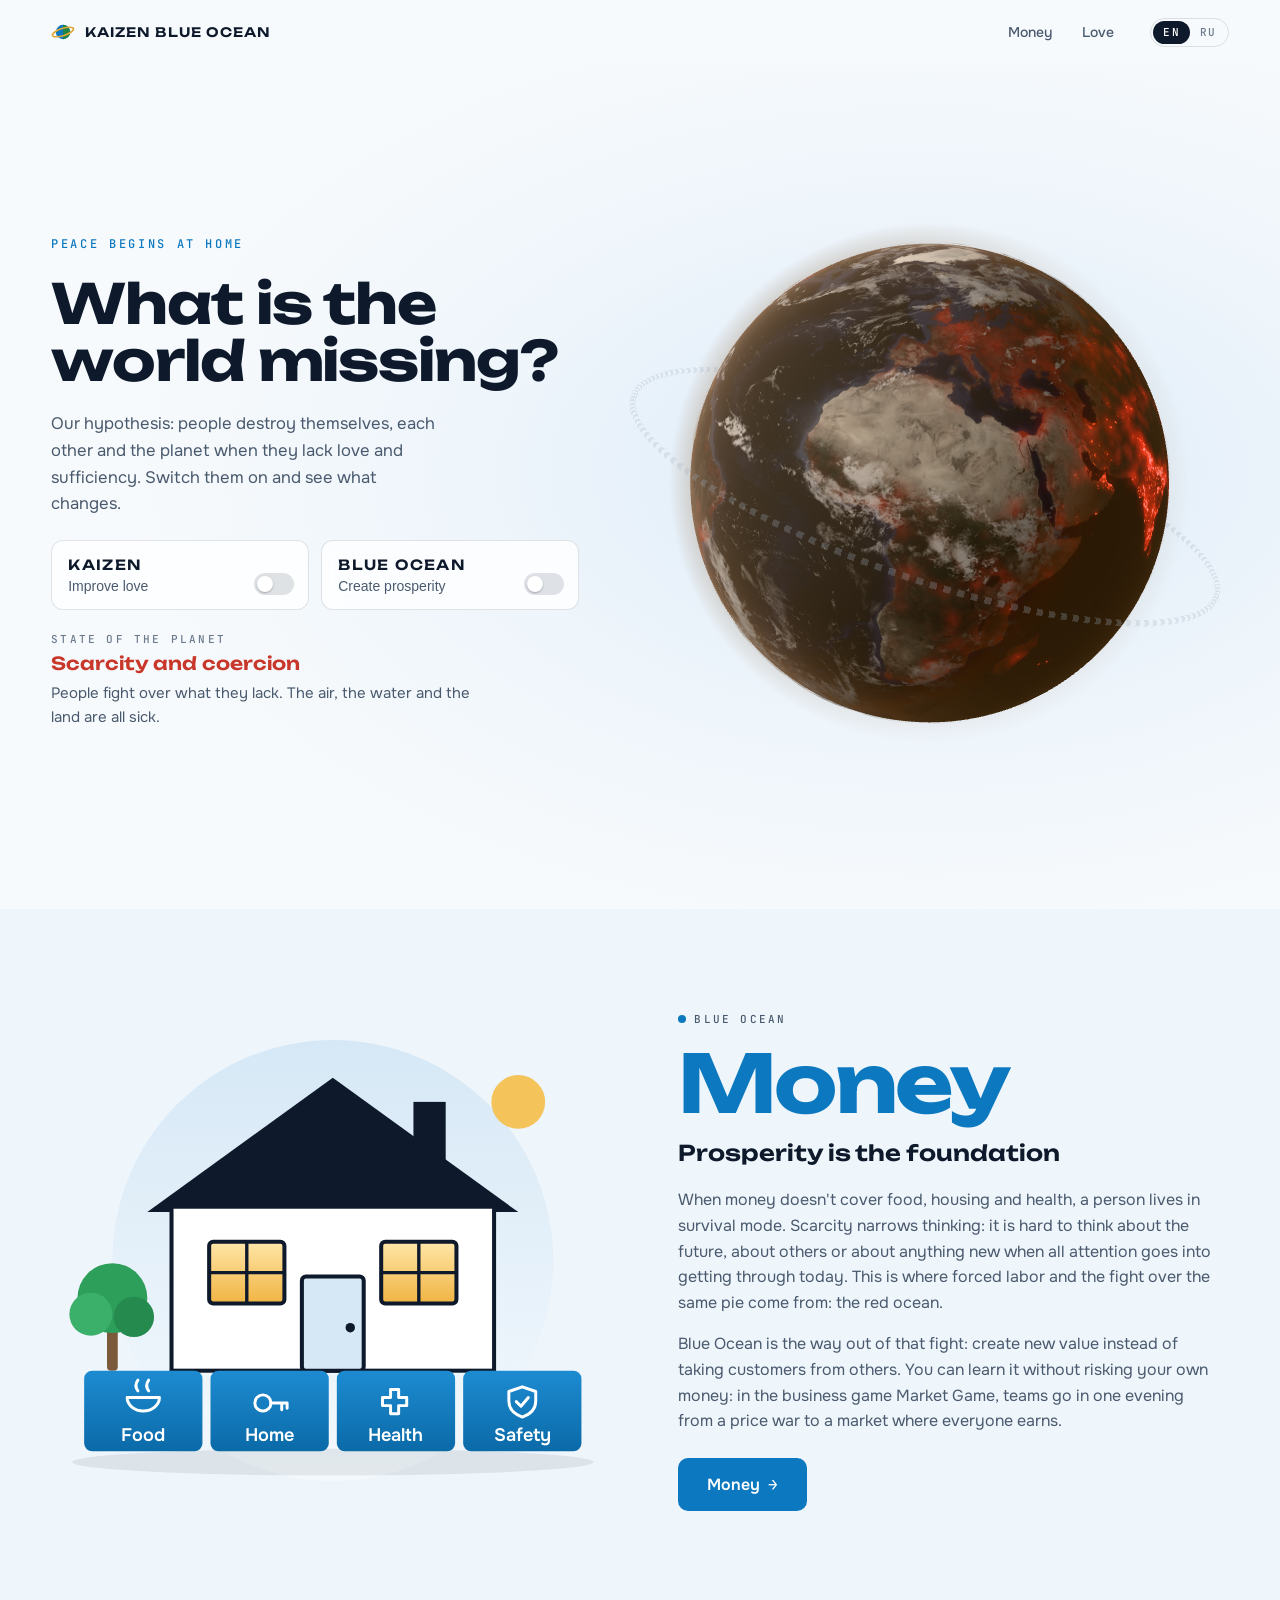
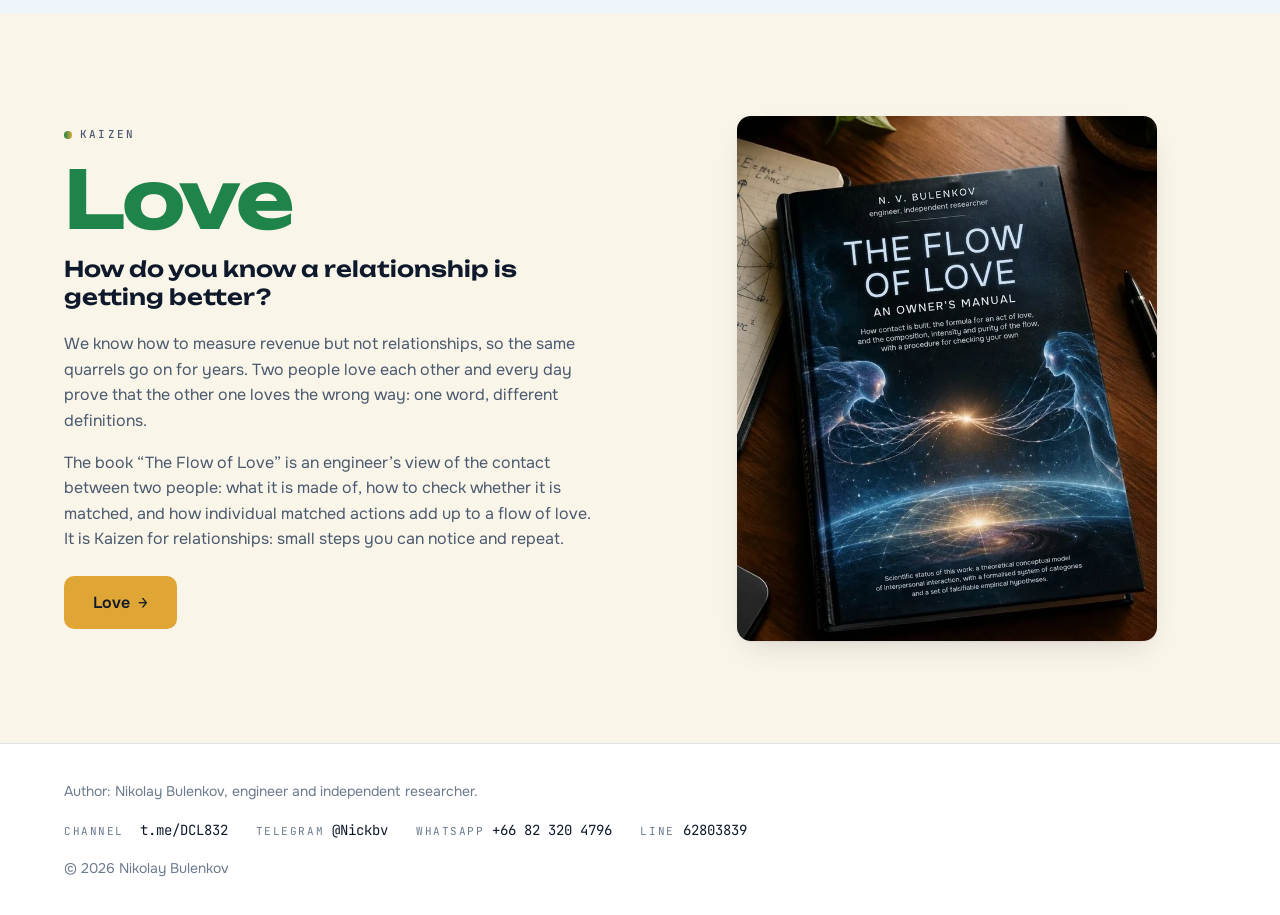
==== src/index.html @ a7308d42 "Launch build: English by default, English book, static pages - The source moves from prototype/ to s" ====
<!doctype html>
<html lang="en">
<head>
<meta charset="utf-8">
<meta name="viewport" content="width=device-width, initial-scale=1, viewport-fit=cover">
<title>Kaizen Blue Ocean</title>
<meta name="description" content="Peace begins at home. Our hypothesis: people destroy themselves, each other and the planet when they lack love and sufficiency.">
<link rel="preconnect" href="https://fonts.googleapis.com">
<link rel="preconnect" href="https://fonts.gstatic.com" crossorigin>
<link rel="stylesheet" href="https://fonts.googleapis.com/css2?family=JetBrains+Mono:wght@400;500&family=Onest:wght@400;500;600&family=Unbounded:wght@600;700&display=swap">
<link rel="stylesheet" href="styles.css">
</head>
<body>
<header class="bar" id="bar">
  <a class="brand" href="#top" aria-label="Kaizen Blue Ocean">
    <svg viewBox="0 0 24 24" aria-hidden="true"><circle cx="12" cy="12" r="7.2" fill="#0b78bf"/><path d="M12 4.8a7.2 7.2 0 0 1 0 14.4z" fill="#1e8449"/><ellipse cx="12" cy="12" rx="11" ry="3.6" fill="none" stroke="#e0a635" stroke-width="1.6" transform="rotate(-18 12 12)"/></svg>
    <span>Kaizen Blue Ocean</span>
  </a>
  <nav class="nav" aria-label="Sections" data-label-ru="Разделы" data-label-en="Sections">
    <a href="#money" data-nav="money"><span data-l="ru">Деньги</span><span data-l="en">Money</span></a>
    <a href="#love" data-nav="love"><span data-l="ru">Любовь</span><span data-l="en">Love</span></a>
  </nav>
  <div class="lang" role="group" aria-label="Язык / Language">
    <button type="button" data-lang="en" aria-pressed="true">EN</button>
    <button type="button" data-lang="ru" aria-pressed="false">RU</button>
  </div>
</header>

<main>
<!-- ═══════════════════ ГЛАВНАЯ ═══════════════════ -->
<div class="view" data-view="home">
  <section class="hero" id="top">
    <canvas class="hero__canvas" id="planet" aria-hidden="true"></canvas>
    <div class="hero__slot" id="planet-slot" aria-hidden="true"></div>
    <p class="nogl"><span data-l="ru">Здесь вращается Земля. Ваш браузер не показывает 3D-графику, но переключатели и подписи работают.</span><span data-l="en">The Earth turns here. Your browser does not show 3D graphics, but the switches and captions work.</span></p>

    <div class="hero__copy">
      <p class="eyebrow"><span data-l="ru">Мир начинается дома</span><span data-l="en">Peace begins at home</span></p>
      <h1><span data-l="ru">Чего не хватает миру?</span><span data-l="en">What is the world missing?</span></h1>
      <p class="lead"><span data-l="ru">Наша гипотеза: люди разрушают себя, друг друга и планету, когда им не хватает любви и достатка. Включите — и посмотрите, что изменится.</span><span data-l="en">Our hypothesis: people destroy themselves, each other and the planet when they lack love and sufficiency. Switch them on and see what changes.</span></p>

      <div class="switches" role="group" id="switches" aria-label="Two directions" data-label-ru="Два направления" data-label-en="Two directions">
        <div class="switch-cell switch-cell--kaizen">
          <button type="button" class="switch switch--kaizen" id="sw-kaizen" aria-pressed="false">
            <span class="switch__name">Kaizen</span>
            <span class="switch__verb"><span data-l="ru">Улучшать любовь</span><span data-l="en">Improve love</span></span>
            <span class="switch__track" aria-hidden="true"><span class="switch__knob"></span></span>
          </button>
          <a class="switch__more" id="more-kaizen" href="#love" hidden><span data-l="ru">Как это работает →</span><span data-l="en">How it works →</span></a>
        </div>
        <div class="switch-cell switch-cell--blue">
          <button type="button" class="switch switch--blue" id="sw-blue" aria-pressed="false">
            <span class="switch__name">Blue Ocean</span>
            <span class="switch__verb"><span data-l="ru">Создавать достаток</span><span data-l="en">Create prosperity</span></span>
            <span class="switch__track" aria-hidden="true"><span class="switch__knob"></span></span>
          </button>
          <a class="switch__more" id="more-blue" href="#money" hidden><span data-l="ru">Как это работает →</span><span data-l="en">How it works →</span></a>
        </div>
      </div>

      <div class="state" id="state" aria-live="polite" data-state="s00">
        <p class="state__label"><span data-l="ru">Состояние планеты</span><span data-l="en">State of the planet</span></p>
        <p class="state__title"><span data-l="ru">Дефицит и принуждение</span><span data-l="en">Scarcity and coercion</span></p>
        <p class="state__text"><span data-l="ru">Люди борются за то, чего не хватает. Болеют и воздух, и вода, и земля.</span><span data-l="en">People fight over what they lack. The air, the water and the land are all sick.</span></p>
      </div>
      <a class="why" id="why" href="#chapters" hidden><span data-l="ru">Как к этому прийти ↓</span><span data-l="en">How to get there ↓</span></a>
    </div>
  </section>

  <section class="chapter chapter--money" id="chapters">
    <div class="chapter__in">
      <div class="chapter__media">
        <svg class="illo" viewBox="80 52 400 336" role="img" aria-label="A house on a foundation of basic needs: food, home, health, safety" data-label-ru="Дом на фундаменте из базовых потребностей: еда, жильё, здоровье, безопасность" data-label-en="A house on a foundation of basic needs: food, home, health, safety">
          <defs>
            <linearGradient id="g-sky" x1="0" y1="0" x2="0" y2="1"><stop offset="0" stop-color="#d6e8f6"/><stop offset="1" stop-color="#f4f9fd"/></linearGradient>
            <linearGradient id="g-block" x1="0" y1="0" x2="0" y2="1"><stop offset="0" stop-color="#1d8bd1"/><stop offset="1" stop-color="#0b6aa8"/></linearGradient>
            <linearGradient id="g-window" x1="0" y1="0" x2="0" y2="1"><stop offset="0" stop-color="#ffe6a8"/><stop offset="1" stop-color="#f0b443"/></linearGradient>
          </defs>
          <circle cx="280" cy="222" r="164" fill="url(#g-sky)"/>
          <circle cx="418" cy="104" r="20" fill="#f4c35a"/>
          <ellipse cx="280" cy="372" rx="194" ry="10" fill="#0e1a2b" opacity=".08"/>
          <rect x="340" y="104" width="24" height="52" fill="#0e1a2b"/>
          <polygon points="142,186 280,86 418,186" fill="#0e1a2b"/>
          <rect x="160" y="182" width="240" height="122" fill="#ffffff" stroke="#0e1a2b" stroke-width="3"/>
          <g stroke="#0e1a2b" stroke-width="3">
            <rect x="188" y="208" width="56" height="46" rx="3" fill="url(#g-window)"/>
            <rect x="316" y="208" width="56" height="46" rx="3" fill="url(#g-window)"/>
            <path d="M216 208v46M188 231h56M344 208v46M316 231h56" fill="none" stroke-width="2.5"/>
            <rect x="257" y="234" width="46" height="70" rx="3" fill="#d6e7f5"/>
          </g>
          <circle cx="293" cy="272" r="3.5" fill="#0e1a2b"/>
          <rect x="112" y="262" width="8" height="42" rx="3" fill="#7a5a3a"/>
          <circle cx="116" cy="250" r="26" fill="#2e9e5b"/><circle cx="100" cy="262" r="16" fill="#3bb06a"/><circle cx="132" cy="264" r="15" fill="#258a4e"/>
          <g font-family="Onest, system-ui, sans-serif" font-size="13.5" font-weight="600" fill="#ffffff" text-anchor="middle">
            <rect x="95" y="304" width="88" height="60" rx="6" fill="url(#g-block)"/>
            <rect x="189" y="304" width="88" height="60" rx="6" fill="url(#g-block)"/>
            <rect x="283" y="304" width="88" height="60" rx="6" fill="url(#g-block)"/>
            <rect x="377" y="304" width="88" height="60" rx="6" fill="url(#g-block)"/>
            <g fill="none" stroke="#ffffff" stroke-width="2.2" stroke-linecap="round" stroke-linejoin="round">
              <path d="M127 324h24a12 10 0 0 1-24 0zM135 319q-3-4 0-8M143 319q-3-4 0-8"/>
              <circle cx="228" cy="328" r="6"/><path d="M234 328h12M242 328v5M246 328v4"/>
              <path d="M323 318h6v6h6v6h-6v6h-6v-6h-6v-6h6z"/>
              <path d="M421 316l10 3.5v7c0 6.5-4.5 10-10 12-5.5-2-10-5.5-10-12v-7z"/><path d="M416.5 327l3.5 3.5 5.5-6.5"/>
            </g>
            <text x="139" y="356" data-l="ru">Еда</text><text x="139" y="356" data-l="en">Food</text>
            <text x="233" y="356" data-l="ru">Жильё</text><text x="233" y="356" data-l="en">Home</text>
            <text x="327" y="356" data-l="ru">Здоровье</text><text x="327" y="356" data-l="en">Health</text>
            <text x="421" y="356" data-l="ru" font-size="11.5">Безопасность</text><text x="421" y="356" data-l="en">Safety</text>
          </g>
        </svg>
      </div>
      <div class="chapter__text">
        <p class="label"><span class="dot dot--money"></span>Blue Ocean</p>
        <h2 class="chapter__title"><span data-l="ru">Деньги</span><span data-l="en">Money</span></h2>
        <p class="chapter__kicker"><span data-l="ru">Достаток — это фундамент</span><span data-l="en">Prosperity is the foundation</span></p>
        <p><span data-l="ru">Когда денег не хватает на еду, жильё и лечение, человек живёт в режиме выживания. Дефицит сужает мышление: трудно думать о будущем, о других и о новом, когда всё внимание уходит на то, чтобы закрыть сегодняшний день. Отсюда вынужденный труд и драка за один и тот же пирог — красный океан.</span><span data-l="en">When money doesn't cover food, housing and health, a person lives in survival mode. Scarcity narrows thinking: it is hard to think about the future, about others or about anything new when all attention goes into getting through today. This is where forced labor and the fight over the same pie come from: the red ocean.</span></p>
        <p><span data-l="ru">Blue Ocean — выход из этой драки: создавать новую ценность, а не отбивать чужих клиентов. Этому можно научиться, не рискуя своими деньгами: в бизнес-игре Market Game команды за один вечер проходят путь от ценовой войны к рынку, на котором зарабатывают все.</span><span data-l="en">Blue Ocean is the way out of that fight: create new value instead of taking customers from others. You can learn it without risking your own money: in the business game Market Game, teams go in one evening from a price war to a market where everyone earns.</span></p>
        <div class="actions"><a class="btn btn--money btn--lg" href="#money"><span data-l="ru">Деньги</span><span data-l="en">Money</span> <span class="arr">→</span></a></div>
      </div>
    </div>
  </section>

  <section class="chapter chapter--love">
    <div class="chapter__in">
      <div class="chapter__media"><img class="book-shot" data-l="ru" src="assets/img/book.webp" width="720" height="1080" loading="lazy" alt="Книга Н. В. Буленкова «Поток любви. Инструкция по эксплуатации»"><img class="book-shot" data-l="en" src="assets/img/book-en.webp" width="720" height="1080" loading="lazy" alt="The book “The Flow of Love: An Owner’s Manual” by N. V. Bulenkov"></div>
      <div class="chapter__text">
        <p class="label"><span class="dot dot--love"></span>Kaizen</p>
        <h2 class="chapter__title"><span data-l="ru">Любовь</span><span data-l="en">Love</span></h2>
        <p class="chapter__kicker"><span data-l="ru">Как понять, что отношения становятся лучше?</span><span data-l="en">How do you know a relationship is getting better?</span></p>
        <p><span data-l="ru">Мы умеем измерять выручку, но не отношения — поэтому одни и те же ссоры идут годами. Двое любят друг друга и каждый день доказывают, что второй любит неправильно: слово одно, а определения разные.</span><span data-l="en">We know how to measure revenue but not relationships, so the same quarrels go on for years. Two people love each other and every day prove that the other one loves the wrong way: one word, different definitions.</span></p>
        <p><span data-l="ru">Книга «Поток любви» — инженерный взгляд на контакт двух людей: из чего он состоит, как проверить, согласован ли он, и как из отдельных согласованных действий складывается поток любви. Это Kaizen для отношений: маленькие шаги, которые можно заметить и повторить.</span><span data-l="en">The book “The Flow of Love” is an engineer’s view of the contact between two people: what it is made of, how to check whether it is matched, and how individual matched actions add up to a flow of love. It is Kaizen for relationships: small steps you can notice and repeat.</span></p>
        <div class="actions"><a class="btn btn--love btn--lg" href="#love"><span data-l="ru">Любовь</span><span data-l="en">Love</span> <span class="arr">→</span></a></div>
      </div>
    </div>
  </section>
</div>

<!-- ═══════════════════ ДЕНЬГИ ═══════════════════ -->
<div class="view" data-view="money" hidden>
  <section class="page-hero">
    <div class="page-hero__text">
      <p class="crumbs"><a href="#top"><span data-l="ru">Главная</span><span data-l="en">Home</span></a> / <span data-l="ru">Деньги</span><span data-l="en">Money</span></p>
      <p class="label"><span class="dot dot--money"></span><span data-l="ru">Деньги · Blue Ocean</span><span data-l="en">Money · Blue Ocean</span></p>
      <h1><span data-l="ru">Красный океан или голубой?</span><span data-l="en">Red ocean or blue?</span></h1>
      <p class="lead"><span data-l="ru">На большинстве рынков все дерутся за одних и тех же клиентов — и вода краснеет. Голубой океан — это пространство, где драться не нужно: вы создаёте новый спрос, а не отбиваете чужой. Этому можно научиться, не рискуя своими деньгами.</span><span data-l="en">In most markets everyone fights for the same customers, and the water turns red. A blue ocean is a space where there is no need to fight: you create new demand instead of taking someone else's. You can learn it without risking your own money.</span></p>
      <div class="actions">
        <a class="btn btn--money btn--lg" data-l="ru" href="https://marketgame.club/?utm_source=kaizenblueocean&amp;utm_medium=referral&amp;utm_campaign=money_page#calendar" target="_blank" rel="noopener">Расписание и запись на игру</a>
        <a class="btn btn--money btn--lg" data-l="en" href="https://marketgame.club/en/?utm_source=kaizenblueocean&amp;utm_medium=referral&amp;utm_campaign=money_page#calendar" target="_blank" rel="noopener">Schedule and sign-up</a>
        <a class="btn btn--ghost btn--lg" href="https://t.me/Nickbv" target="_blank" rel="noopener"><span data-l="ru">Задать вопрос автору</span><span data-l="en">Ask the author</span></a>
      </div>
    </div>
    <figure>
      <img data-l="ru" src="assets/mg/format.jpg" width="1150" height="647" loading="lazy" alt="Формат Market Game: от 4 до 20 участников, игровой год — 12 месяцев, ход — 3–5 минут, онлайн или офлайн">
      <img data-l="en" src="assets/mg/format-en.jpg" width="1150" height="647" loading="lazy" alt="Market Game format: 4 to 20 teams, a 12-month game year, 3–5 minute turns, online or offline">
    </figure>
  </section>

  <section class="sec sec--tint-money">
    <div class="sec__in">
      <h2><span data-l="ru">Узнаёте себя?</span><span data-l="en">Sound familiar?</span></h2>
      <div class="pains">
        <article><h3><span data-l="ru">«Мне не хватает денег»</span><span data-l="en">“I don’t have enough money”</span></h3><p><span data-l="ru">Начните с дешёвой ошибки: в игре она стоит очков, а не накоплений.</span><span data-l="en">Start with a cheap mistake: in the game it costs points, not savings.</span></p></article>
        <article><h3><span data-l="ru">«Работаю только ради выживания»</span><span data-l="en">“I work just to survive”</span></h3><p><span data-l="ru">Посмотрите на рынок глазами владельца: откуда берутся деньги и почему их вечно не хватает.</span><span data-l="en">See the market through an owner’s eyes: where money comes from and why there is never enough.</span></p></article>
        <article><h3><span data-l="ru">«Хочу своё дело»</span><span data-l="en">“I want my own business”</span></h3><p><span data-l="ru">Пройдите путь от открытия до кассового разрыва за один вечер — до того, как вложите свои деньги.</span><span data-l="en">Go from opening day to a cash gap in one evening, before you invest your own money.</span></p></article>
        <article><h3><span data-l="ru">«Хочу больше свободы»</span><span data-l="en">“I want more freedom”</span></h3><p><span data-l="ru">Свобода начинается с понимания: что продавать, кому и по какой цене.</span><span data-l="en">Freedom starts with understanding what to sell, to whom and at what price.</span></p></article>
        <article><h3><span data-l="ru">«Хочу зарабатывать в новых условиях»</span><span data-l="en">“I want to earn in a new world”</span></h3><p><span data-l="ru">Когда у всех одинаковый ИИ-консультант, выигрывает тот, кто умеет играть против живых людей.</span><span data-l="en">When everyone has the same AI consultant, the winner is the one who can play against live people.</span></p></article>
      </div>
    </div>
  </section>

  <section class="sec">
    <div class="sec__in split">
      <div>
        <h2><span data-l="ru">Почему дефицит — ловушка</span><span data-l="en">Why scarcity is a trap</span></h2>
        <p><span data-l="ru">Когда денег не хватает, всё внимание уходит на то, чтобы закрыть сегодняшний день. Исследователи называют это туннельным зрением дефицита: нехватка съедает ресурс, нужный для планирования (Муллайнатан и Шафир, «Дефицит»).</span><span data-l="en">When money runs short, all attention goes into getting through today. Researchers call it the tunnel vision of scarcity: lack eats up the capacity you need to plan (Mullainathan and Shafir, “Scarcity”).</span></p>
        <p><span data-l="ru">Отсюда вынужденный труд и драка за один и тот же пирог. Выход не обязательно в том, чтобы уволиться: сначала нужно научиться видеть рынок иначе.</span><span data-l="en">This is where forced labor and the fight over the same pie come from. The way out is not necessarily to quit: first you need to learn to see the market differently.</span></p>
      </div>
      <div>
        <h2><span data-l="ru">Голубой океан</span><span data-l="en">The blue ocean</span></h2>
        <p><span data-l="ru">Ким и Моборн, «Стратегия голубого океана»: красный океан — существующий рынок, где конкуренты делят спрос; голубой — новое пространство, где конкуренция перестаёт иметь значение.</span><span data-l="en">Kim and Mauborgne, “Blue Ocean Strategy”: a red ocean is an existing market where competitors split the demand; a blue ocean is a new space where competition stops mattering.</span></p>
        <p><span data-l="ru">Ключ — инновация ценности: одновременно повышать ценность для клиента и снижать издержки. Цель не в том, чтобы победить соседа, а в том, чтобы драться стало незачем.</span><span data-l="en">The key is value innovation: raise the value for the customer and cut costs at the same time. The goal is not to beat your neighbor but to make fighting pointless.</span></p>
      </div>
    </div>
  </section>

  <section class="sec sec--tint-money">
    <div class="sec__in feature">
      <figure>
        <img data-l="ru" src="assets/mg/one-market.jpg" width="1150" height="647" loading="lazy" alt="Один рынок на всех: 10 000 клиентов распределяются между ресторанами-участниками">
        <img data-l="en" src="assets/mg/one-market-en.jpg" width="1150" height="647" loading="lazy" alt="One market for all: 10,000 customers are split among the players’ restaurants">
      </figure>
      <div>
        <p class="label">Market Game</p>
        <h2><span data-l="ru">Игроки приходят к голубому океану сами</span><span data-l="en">Players find the blue ocean on their own</span></h2>
        <p><span data-l="ru">Первая игра почти всегда — красный океан: цены вниз, реклама на последние деньги, кассовый разрыв. После нескольких игр команды замечают: выгоднее поднимать качество и держать честную цену — тогда больше зарабатывают все.</span><span data-l="en">The first game is almost always a red ocean: prices go down, the last money goes into ads, a cash gap follows. After a few games, teams notice that raising quality and keeping a fair price pays off, and then everyone earns more.</span></p>
        <p><span data-l="ru">В версии 5.0 это заложено в модель: спрос растёт и от качества, и от снижения цены. Голубой океан появляется не от кнопки, а от баланса решений всех участников. Это и есть play and learn: вывод не прочитан, а прожит.</span><span data-l="en">Version 5.0 builds this into the model: demand grows both with quality and with lower prices. The blue ocean does not appear at the press of a button; it comes from the balance of every player’s decisions. That is play and learn: the lesson is lived, not read.</span></p>
      </div>
    </div>
  </section>

  <section class="sec">
    <div class="sec__in feature feature--rev">
      <figure>
        <img data-l="ru" src="assets/mg/your-company.jpg" width="1150" height="647" loading="lazy" alt="Инструменты игрока: цена, качество, реклама, столики, сотрудники, кредиты, инвестиции">
        <img data-l="en" src="assets/mg/your-company-en.jpg" width="1024" height="576" loading="lazy" alt="The player’s tools: price, quality, advertising, tables, staff, loans, investment">
      </figure>
      <div>
        <h2><span data-l="ru">Как проходит игра</span><span data-l="en">How the game works</span></h2>
        <ul class="facts">
          <li><b><span data-l="ru">4–20 команд</span><span data-l="en">4–20 teams</span></b><span data-l="ru">за одним рынком на 10 000 клиентов</span><span data-l="en">in one market of 10,000 customers</span></li>
          <li><b>12, 24 <span data-l="ru">или</span><span data-l="en">or</span> 36</b><span data-l="ru">игровых месяцев за одну встречу, ход — 3–5 минут</span><span data-l="en">game months in one session, 3–5 minutes per turn</span></li>
          <li><b><span data-l="ru">Около двух часов</span><span data-l="en">About two hours</span></b><span data-l="ru">онлайн или офлайн</span><span data-l="en">online or offline</span></li>
          <li><b><span data-l="ru">Три языка</span><span data-l="en">Three languages</span></b><span data-l="ru">ведущего: русский, английский, вьетнамский</span><span data-l="en">for the host: Russian, English, Vietnamese</span></li>
        </ul>
        <p><span data-l="ru">Каждый ход команда ставит цену, вкладывается в качество, выбирает рекламу, добавляет столики, нанимает людей и берёт кредиты. Модель рынка распределяет клиентов, и команда получает отчёт: выручка, расходы, прибыль, деньги в кассе.</span><span data-l="en">Each turn a team sets its price, invests in quality, picks advertising, adds tables, hires staff and takes loans. The market model splits the customers, and the team gets a report: revenue, costs, profit, cash on hand.</span></p>
      </div>
    </div>
  </section>

  <section class="sec sec--tint-money">
    <div class="sec__in">
      <h2><span data-l="ru">Какая лига вам подходит</span><span data-l="en">Which league fits you</span></h2>
      <div class="leagues">
        <article>
          <p class="label"><span data-l="ru">Лига 12 · Старт</span><span data-l="en">League 12 · Start</span></p>
          <h3><span data-l="ru">Бизнеса ещё нет</span><span data-l="en">No business yet</span></h3>
          <p><span data-l="ru">Понять цену типичных ошибок раньше, чем заплатить за них своими деньгами.</span><span data-l="en">Learn the cost of typical mistakes before you pay for them with your own money.</span></p>
          <a class="btn btn--money" data-l="ru" href="https://marketgame.club/?utm_source=kaizenblueocean&amp;utm_medium=referral&amp;utm_campaign=money_page&amp;utm_content=start#calendar" target="_blank" rel="noopener">Выбрать игру</a>
          <a class="btn btn--money" data-l="en" href="https://marketgame.club/en/?utm_source=kaizenblueocean&amp;utm_medium=referral&amp;utm_campaign=money_page&amp;utm_content=start#calendar" target="_blank" rel="noopener">Pick a game</a>
        </article>
        <article>
          <p class="label"><span data-l="ru">Лига 24 · Рост</span><span data-l="en">League 24 · Growth</span></p>
          <h3><span data-l="ru">Дело уже работает</span><span data-l="en">Your business is running</span></h3>
          <p><span data-l="ru">До 10 сотрудников и оборот до $1 млн в год. Проверить стратегию на длинной дистанции.</span><span data-l="en">Up to 10 employees and up to $1M in annual revenue. Test your strategy over a longer run.</span></p>
          <a class="btn btn--money" data-l="ru" href="https://marketgame.club/?utm_source=kaizenblueocean&amp;utm_medium=referral&amp;utm_campaign=money_page&amp;utm_content=growth#calendar" target="_blank" rel="noopener">Выбрать игру</a>
          <a class="btn btn--money" data-l="en" href="https://marketgame.club/en/?utm_source=kaizenblueocean&amp;utm_medium=referral&amp;utm_campaign=money_page&amp;utm_content=growth#calendar" target="_blank" rel="noopener">Pick a game</a>
        </article>
        <article>
          <p class="label"><span data-l="ru">Лига 36 · Элита</span><span data-l="en">League 36 · Elite</span></p>
          <h3><span data-l="ru">Средний и крупный бизнес</span><span data-l="en">Medium and large business</span></h3>
          <p><span data-l="ru">Стратегическая сессия с расширенным разбором для собственника.</span><span data-l="en">A strategy session with an extended debrief for the owner.</span></p>
          <a class="btn btn--money" data-l="ru" href="https://marketgame.club/?utm_source=kaizenblueocean&amp;utm_medium=referral&amp;utm_campaign=money_page&amp;utm_content=elite#calendar" target="_blank" rel="noopener">Выбрать игру</a>
          <a class="btn btn--money" data-l="en" href="https://marketgame.club/en/?utm_source=kaizenblueocean&amp;utm_medium=referral&amp;utm_campaign=money_page&amp;utm_content=elite#calendar" target="_blank" rel="noopener">Pick a game</a>
        </article>
      </div>
      <p class="note"><span data-l="ru">Цены и ближайшие даты — на сайте игры; расписание показано в вашем часовом поясе.</span><span data-l="en">Prices and upcoming dates are on the game’s site; the schedule is shown in your time zone.</span></p>
    </div>
  </section>

  <section class="sec">
    <div class="lagom">
      <p class="lagom__word"><span data-l="ru">Лагом</span><span data-l="en">Lagom</span></p>
      <div class="prose">
        <p class="label"><span data-l="ru">В самый раз</span><span data-l="en">Just right</span></p>
        <h2><span data-l="ru">Достаток — от «достаточно»</span><span data-l="en">Prosperity means enough</span></h2>
        <p><span data-l="ru">Шведское «лагом» — не слишком мало и не слишком много. Деньги важны, пока закрывают базовые потребности и дают свободу выбора; дальше каждый следующий рубль даёт всё меньше (Jebb и соавт., 2018). Те, кто всегда ищет максимум, в среднем менее счастливы, чем те, кому достаточно хорошего (Schwartz и соавт., 2002). И в игре выигрывает не самая низкая и не самая высокая цена, а баланс.</span><span data-l="en">The Swedish “lagom” means not too little and not too much. Money matters while it covers basic needs and gives freedom of choice; beyond that each extra dollar gives less and less (Jebb et al., 2018). People who always look for the maximum are on average less happy than those who settle for good enough (Schwartz et al., 2002). And in the game it is not the lowest or the highest price that wins, but balance.</span></p>
      </div>
    </div>
  </section>

  <section class="sec sec--tint-money">
    <div class="sec__in author">
      <img src="assets/img/author.webp" width="720" height="960" loading="lazy" data-alt-ru="Николай Буленков" data-alt-en="Nikolay Bulenkov" alt="Nikolay Bulenkov">
      <div>
        <p class="label"><span data-l="ru">Автор игры</span><span data-l="en">The author of the game</span></p>
        <h2><span data-l="ru">Николай Владимирович Буленков</span><span data-l="en">Nikolay Bulenkov</span></h2>
        <p><span data-l="ru">Инженер (МГТУ им. Н. Э. Баумана), больше двадцати лет в продажах, управлении и развитии бизнеса. Создал «Симулятор сделки» — самый полезный инструмент для обучения риэлторов России 2014 года по версии МАУА. Директор по продажам Like Центра (Аяз Шабутдинов) в 2017–2019 годах, руководитель обучающего центра проекта «33 слона» в Mail.ru Group в 2019–2021 годах.</span><span data-l="en">An engineer (Bauman Moscow State Technical University) with more than twenty years in sales, management and business development. Created “Deal Simulator”, named the most useful training tool for realtors in Russia in 2014 by MAUA. Sales director at Like Centre (Ayaz Shabutdinov) in 2017–2019, head of the training centre of the “33 Slona” project at Mail.ru Group in 2019–2021.</span></p>
        <div class="actions"><a class="btn btn--ghost" href="https://t.me/Nickbv" target="_blank" rel="noopener"><span data-l="ru">Написать автору</span><span data-l="en">Message the author</span></a></div>
      </div>
    </div>
  </section>

  <section class="cta-band cta-band--money">
    <div class="sec__in">
      <h2><span data-l="ru">Проверьте стратегию на живом рынке</span><span data-l="en">Test your strategy on a live market</span></h2>
      <p><span data-l="ru">До того, как заплатите за ошибки своими деньгами.</span><span data-l="en">Before you pay for mistakes with your own money.</span></p>
      <div class="actions">
        <a class="btn btn--money btn--lg" data-l="ru" href="https://marketgame.club/?utm_source=kaizenblueocean&amp;utm_medium=referral&amp;utm_campaign=money_page&amp;utm_content=final#calendar" target="_blank" rel="noopener">Расписание и запись на игру</a>
        <a class="btn btn--money btn--lg" data-l="en" href="https://marketgame.club/en/?utm_source=kaizenblueocean&amp;utm_medium=referral&amp;utm_campaign=money_page&amp;utm_content=final#calendar" target="_blank" rel="noopener">Schedule and sign-up</a>
        <a class="btn btn--ghost btn--lg" href="#top"><span data-l="ru">← На главную</span><span data-l="en">← Home</span></a>
      </div>
    </div>
  </section>
</div>

<!-- ═══════════════════ ЛЮБОВЬ ═══════════════════ -->
<div class="view" data-view="love" hidden>
  <section class="page-hero page-hero--love">
    <div class="page-hero__text">
      <p class="crumbs"><a href="#top"><span data-l="ru">Главная</span><span data-l="en">Home</span></a> / <span data-l="ru">Любовь</span><span data-l="en">Love</span></p>
      <p class="label"><span class="dot dot--love"></span><span data-l="ru">Любовь · Kaizen</span><span data-l="en">Love · Kaizen</span></p>
      <h1><span data-l="ru">Выручку можно посчитать. А любовь?</span><span data-l="en">You can count revenue. What about love?</span></h1>
      <p class="lead"><span data-l="ru">«Поток любви. Инструкция по эксплуатации» — книга инженера о том, что происходит между двумя людьми: из чего устроен контакт, как проверить, согласован ли он, и как из отдельных согласованных действий складывается поток любви.</span><span data-l="en">“The Flow of Love: An Owner’s Manual” is an engineer’s book about what happens between two people: what contact is made of, how to check whether it is matched, and how individual matched actions add up to a flow of love.</span></p>
      <div class="actions">
        <a data-l="ru" class="btn btn--love btn--lg" href="https://raw.githubusercontent.com/ph001player1-lab/kaizenblueocean.homes/claude/zealous-dirac-yrij3p/materials/potok-lyubvi.pdf" target="_blank" rel="noopener">Скачать книгу (PDF)</a><a data-l="en" class="btn btn--love btn--lg" href="https://raw.githubusercontent.com/ph001player1-lab/kaizenblueocean.homes/claude/zealous-dirac-yrij3p/materials/the-flow-of-love.pdf" target="_blank" rel="noopener">Download the book (PDF)</a>
        <a data-l="ru" class="btn btn--ghost btn--lg" href="https://docs.google.com/document/d/1nue2fJzhALl1OZwp51XvarfwrpdZXQdk/edit?usp=sharing&amp;ouid=111378171419796986829&amp;rtpof=true&amp;sd=true" target="_blank" rel="noopener">Читать и комментировать</a><a data-l="en" class="btn btn--ghost btn--lg" href="https://docs.google.com/document/d/1wjvjqzIqQW-ZIMuCrQEfcFj4-3WHN8Rn/edit?usp=sharing&amp;ouid=111378171419796986829&amp;rtpof=true&amp;sd=true" target="_blank" rel="noopener">Read and comment</a>
      </div>
      <p class="note"><span data-l="ru">89 страниц · бесплатно · есть <a href="https://raw.githubusercontent.com/ph001player1-lab/kaizenblueocean.homes/claude/zealous-dirac-yrij3p/materials/the-flow-of-love.pdf" target="_blank" rel="noopener">английская версия</a></span><span data-l="en">95 pages · free · also in <a href="https://raw.githubusercontent.com/ph001player1-lab/kaizenblueocean.homes/claude/zealous-dirac-yrij3p/materials/potok-lyubvi.pdf" target="_blank" rel="noopener">Russian</a></span></p>
    </div>
    <figure><img data-l="ru" src="assets/img/book.webp" width="720" height="1080" alt="Обложка книги «Поток любви. Инструкция по эксплуатации»"><img data-l="en" src="assets/img/book-en.webp" width="720" height="1080" alt="Cover of “The Flow of Love: An Owner’s Manual”"></figure>
  </section>

  <section class="sec sec--tint-love">
    <div class="sec__in">
      <h2><span data-l="ru">Что вы слышите в своих отношениях?</span><span data-l="en">What do you hear in your relationship?</span></h2>
      <p class="sec__lead"><span data-l="ru">Фразы из таблицы «Типичные неисправности». Книга устроена как техническая документация: признак, вероятная причина, первое действие.</span><span data-l="en">Phrases from the book’s “Common faults” table. The book is laid out like technical documentation: what is observed, the probable cause, what to check, the first action.</span></p>
      <div class="pains">
        <article><h3><span data-l="ru">«Я ему всё, а ему хоть бы что»</span><span data-l="en">“I give him everything, and he could not care less”</span></h3><p><span data-l="ru">Вклад не принимается и возвращается к тому, кто даёт. Не наращивайте вклад: сначала разберитесь, почему прекратить давать труднее, чем изнашиваться.</span><span data-l="en">The contribution is not taken in and comes back to the giver. Do not increase it: work out why stopping the giving is harder than getting burned.</span></p></article>
        <article><h3><span data-l="ru">«Он меня не слышит» — и так с обеих сторон</span><span data-l="en">“He does not hear me” — from both sides at once</span></h3><p><span data-l="ru">Оба говорят, и приём закрыт у обоих. Одному стоит перейти на приём: громкость только ухудшает.</span><span data-l="en">Both are on “give”, and reception is closed on both sides. One side switches to receiving: turning the volume up makes it worse.</span></p></article>
        <article><h3><span data-l="ru">«Вроде всё нормально, а чего-то не хватает»</span><span data-l="en">“Everything seems fine, and something is missing”</span></h3><p><span data-l="ru">Оба ждут, что начнёт другой, и канал пуст. Начать стоит тому, кто это заметил.</span><span data-l="en">Both are waiting to receive, and the channel is empty. Somebody starts transmitting, usually whoever noticed.</span></p></article>
        <article><h3><span data-l="ru">«Мы отдалились, и непонятно когда»</span><span data-l="en">“We drifted apart, and it is not clear when”</span></h3><p><span data-l="ru">Встреч стало меньше без всякого события. Сосчитайте их за месяц и за прошлый год и назначайте контакты сознательно: само не восстановится.</span><span data-l="en">The intensity of the flow fell, with no event behind it. Count the episodes over the last month and over the last year, and arrange contacts deliberately: it will not restore itself.</span></p></article>
        <article><h3><span data-l="ru">«Я всё для тебя делаю» — «Мне это не нужно»</span><span data-l="en">“I do everything for you” — “I do not need this”</span></h3><p><span data-l="ru">Заботятся не тем, чего ждут. Спросите прямо, что нужно, и меняйте не старание, а «диапазон».</span><span data-l="en">What is given is not what is needed. Ask directly what the other person needs, and change band instead of increasing effort.</span></p></article>
        <article><h3><span data-l="ru">«Нам было так хорошо, что я растворился»</span><span data-l="en">“It was so good between us that I dissolved”</span></h3><p><span data-l="ru">Хорошего стало слишком много. Восстанавливайте остальные связи: это не измена текущей.</span><span data-l="en">Matching with no way out: resonant overload. Restore your other connections; that is not a betrayal of the present bond.</span></p></article>
      </div>
    </div>
  </section>

  <section class="sec">
    <div class="sec__in split">
      <div>
        <h2><span data-l="ru">Слово одно — определения разные</span><span data-l="en">One word, different definitions</span></h2>
        <p><span data-l="ru">«Тридцать лет я спрашивал людей, что такое любовь, и получал принципиально разные ответы». Один говорит «доброта», второй — «страсть», третий — «чтобы не предавал». Двое живут под одной крышей, оба любят и каждый день доказывают друг другу, что второй любит неправильно.</span><span data-l="en">“For thirty years I asked people what love is, and the answers I got were different in kind.” One person says “kindness,” the second says “passion,” the third says “never betraying me.” And so they live: two people under one roof, both loving, both spending every day proving to the other that the other loves wrongly.</span></p>
        <p><span data-l="ru">Книга показывает: определения расходятся не содержанием, а координатой. Чувство — строка, поступок — столбец. Спорить, что важнее, — то же, что спорить, что важнее в адресе: улица или номер дома.</span><span data-l="en">The book shows that the definitions differ not in content but in coordinate: a feeling is a row of the matrix, a deed is a column. Arguing about which matters more is like arguing whether the street or the house number matters more in an address.</span></p>
      </div>
      <div>
        <h2><span data-l="ru">Действие по любви</span><span data-l="en">An act of love</span></h2>
        <blockquote class="quote"><span data-l="ru">«Действие по любви — это когда оба что-то делают друг для друга, делают взаимно подходящее, оба этого хотят, оба на это согласны и никто со стороны не запрещает».</span><span data-l="en">“An act of love is when both of them are doing something for each other, what they are doing fits together, both want it, both consent to it, and nobody outside forbids it.”</span></blockquote>
        <p><span data-l="ru">Одно действие — ещё не любовь. Значение имеет то, что повторяется: поток. У него есть состав, интенсивность и чистота — доля времени, которая приходится на действия по любви. Поэтому улучшение становится заметным, а значит, возможен Kaizen.</span><span data-l="en">One act is not yet love. What matters is what repeats: the flow. It has a composition, an intensity and a purity, the share of time taken by acts of love. That makes improvement visible, and so Kaizen becomes possible.</span></p>
      </div>
    </div>
  </section>

  <section class="sec sec--tint-love">
    <div class="sec__in">
      <h2><span data-l="ru">Что внутри книги</span><span data-l="en">What’s inside the book</span></h2>
      <ul class="toc">
        <li><b><span data-l="ru">Из чего устроен контакт</span><span data-l="en">What contact is made of</span></b><span data-l="ru">Что переходит между людьми — информация, ресурс, состояние — и что с этим делают: берут, дают, обмениваются, создают новое.</span><span data-l="en">What passes between people (information, resources, state) and what they do with it: take, give, exchange, create something new.</span></li>
        <li><b><span data-l="ru">Откуда берётся износ</span><span data-l="en">Where wear comes from</span></b><span data-l="ru">Почему отношения устают, даже когда никто не виноват, и кто на самом деле платит за несогласованность.</span><span data-l="en">Why relationships get tired even when no one is to blame, and who actually pays for the mismatch.</span></li>
        <li><b><span data-l="ru">Формула и поток</span><span data-l="en">The formula and the flow</span></b><span data-l="ru">Как из согласованных действий складывается поток любви и почему любовь не передаётся, а исполняется.</span><span data-l="en">How matched actions add up to a flow of love, and why love is not handed over but performed.</span></li>
        <li><b><span data-l="ru">Типичные неисправности</span><span data-l="en">Common faults</span></b><span data-l="ru">Таблица признаков и первых действий — как в технической документации.</span><span data-l="en">A table of signs and first actions, as in technical documentation.</span></li>
        <li><b><span data-l="ru">Как найти своего человека</span><span data-l="en">How to find your person</span></b><span data-l="ru">Шесть осей совместимости и сколько людей на самом деле приходится просмотреть.</span><span data-l="en">Six axes of compatibility and how many people you actually need to meet.</span></li>
        <li><b><span data-l="ru">Техника безопасности</span><span data-l="en">Safety rules</span></b><span data-l="ru">Где модель не работает и когда нужна не схема, а помощь.</span><span data-l="en">Where the model does not apply and when you need help, not a diagram.</span></li>
      </ul>
      <div class="actions"><a data-l="ru" class="btn btn--love" href="https://raw.githubusercontent.com/ph001player1-lab/kaizenblueocean.homes/claude/zealous-dirac-yrij3p/materials/potok-lyubvi.pdf" target="_blank" rel="noopener">Скачать книгу (PDF)</a><a data-l="en" class="btn btn--love" href="https://raw.githubusercontent.com/ph001player1-lab/kaizenblueocean.homes/claude/zealous-dirac-yrij3p/materials/the-flow-of-love.pdf" target="_blank" rel="noopener">Download the book (PDF)</a></div>
    </div>
  </section>

  <section class="sec">
    <div class="sec__in feature">
      <div class="stat"><b>1938</b><span><span data-l="ru">год начала Гарвардского исследования развития взрослых</span><span data-l="en">the year the Harvard Study of Adult Development began</span></span></div>
      <div>
        <p class="label"><span data-l="ru">Самое длинное исследование счастья</span><span data-l="en">The longest study of happiness</span></p>
        <h2><span data-l="ru">«Хорошие отношения делают нас счастливее и здоровее. Точка»</span><span data-l="en">“Good relationships keep us happier and healthier. Period.”</span></h2>
        <p><span data-l="ru">С 1938 года Гарвард наблюдает 724 мужчин — студентов университета и подростков из бедных районов Бостона, а теперь и больше 1 300 их детей. Самые довольные своими отношениями в 50 лет оказались самыми здоровыми в 80: это предсказывало старость точнее, чем холестерин.</span><span data-l="en">Since 1938, Harvard has followed 724 men, university students and teenagers from poor Boston neighborhoods, and now more than 1,300 of their children. Those most satisfied with their relationships at 50 were the healthiest at 80, a better predictor of old age than cholesterol.</span></p>
        <p><span data-l="ru">Руководители исследования называют это «социальной формой»: отношениям, как телу, нужны регулярные упражнения. Это и есть Kaizen — маленькие шаги, которые повторяются.</span><span data-l="en">The study’s directors call it “social fitness”: relationships, like the body, need regular exercise. That is Kaizen: small steps, repeated.</span></p>
      </div>
    </div>
  </section>

  <section class="sec sec--tint-love">
    <div class="lagom">
      <p class="lagom__word"><span data-l="ru">Лагом</span><span data-l="en">Lagom</span></p>
      <div class="prose">
        <p class="label"><span data-l="ru">В самый раз</span><span data-l="en">Just right</span></p>
        <h2><span data-l="ru">У близости тоже есть оптимум</span><span data-l="en">Closeness has an optimum too</span></h2>
        <p><span data-l="ru">«Чистота, равная единице, недостижима и не является целью», — пишет автор. Хорошее не бесконечно: у него есть пик, после которого продолжение даёт всё меньше и стоит всё дороже. Выходить стоит вскоре после пика, а не когда надоест.</span><span data-l="en">“A purity of one is unreachable and is not the goal,” the author writes. Good things are not endless: they have a peak, after which continuing yields less and costs more. It is best to leave soon after the peak, not when you are tired of it.</span></p>
      </div>
    </div>
  </section>

  <section class="sec">
    <div class="sec__in split">
      <div>
        <h2><span data-l="ru">Честно о книге</span><span data-l="en">About the book, honestly</span></h2>
        <p><span data-l="ru">Это теоретическая модель с набором проверяемых гипотез. Работа выполнена вне института и пока не проходила рецензирования. Психологическая и социологическая часть — обзор литературы и проверка источников — подготовлена в сотрудничестве с языковой моделью Claude (Anthropic); это прямо сказано в книге.</span><span data-l="en">It is a theoretical model with a set of testable hypotheses. The work was carried out outside any institution and has not been peer-reviewed. The psychology and sociology part (literature review and source checks) was prepared together with the language model Claude (Anthropic), as the book states openly.</span></p>
        <p><span data-l="ru">Комментарии в книге открыты. Если вы исследователь, психолог или просто внимательный читатель — помогите развивать теорию.</span><span data-l="en">Comments in the book are open. If you are a researcher, a psychologist or simply a careful reader, help develop the theory.</span></p>
        <div class="actions"><a data-l="ru" class="btn btn--ghost" href="https://docs.google.com/document/d/1nue2fJzhALl1OZwp51XvarfwrpdZXQdk/edit?usp=sharing&amp;ouid=111378171419796986829&amp;rtpof=true&amp;sd=true" target="_blank" rel="noopener">Комментировать в Google Docs</a><a data-l="en" class="btn btn--ghost" href="https://docs.google.com/document/d/1wjvjqzIqQW-ZIMuCrQEfcFj4-3WHN8Rn/edit?usp=sharing&amp;ouid=111378171419796986829&amp;rtpof=true&amp;sd=true" target="_blank" rel="noopener">Comment in Google Docs</a></div>
      </div>
      <div>
        <h2><span data-l="ru">Ищете своего человека?</span><span data-l="en">Looking for your person?</span></h2>
        <p><span data-l="ru">«Найти подходящего человека — задача минимизации трения. Строить поток — задача согласованного взаимодействия». Для первой задачи есть «Шесть из шести»: шесть вопросов о главном — где жить, как жить вместе, как зарабатывать, во что верить, — и сразу видно, с кем вы сойдётесь без спора.</span><span data-l="en">“Finding a suitable person is a task of minimising friction. Building a flow is a task of matched interaction.” For the first task there is “Six of Six”: six questions about the essentials (where to live, how to live together, how to earn, what to believe), and you see at once whom you will agree with without a fight.</span></p>
        <p class="note"><span data-l="ru">Работает при личной встрече: сканируете QR-код, и совпадение видно мгновенно. Приложение на русском, другие языки в разработке.</span><span data-l="en">It works when you meet in person: scan a QR code and see the match instantly. The app is in Russian; other languages are in development.</span></p>
        <div class="actions"><a class="btn btn--ghost" href="https://t.me/FastNetwork6x6" target="_blank" rel="noopener"><span data-l="ru">Открыть «Шесть из шести»</span><span data-l="en">Open “Six of Six”</span></a></div>
      </div>
    </div>
  </section>

  <section class="sec sec--flush">
    <div class="sec__in"><p class="safety"><span data-l="ru">Если в отношениях есть насилие — вас бьют, запугивают, вы не можете уйти или рядом ребёнок, которому плохо, — разбор откладывается. Нужна помощь: <a href="https://findahelpline.com/" target="_blank" rel="noopener">найдите службу поддержки в вашей стране</a>.</span><span data-l="en">If there is violence in the relationship (you are hit, threatened, cannot leave, or a child nearby is suffering), set the analysis aside. You need help: <a href="https://findahelpline.com/" target="_blank" rel="noopener">find a helpline in your country</a>.</span></p></div>
  </section>

  <section class="sec sec--tint-love">
    <div class="sec__in author">
      <img src="assets/img/author.webp" width="720" height="960" loading="lazy" data-alt-ru="Николай Буленков" data-alt-en="Nikolay Bulenkov" alt="Nikolay Bulenkov">
      <div>
        <p class="label"><span data-l="ru">Автор книги</span><span data-l="en">The author</span></p>
        <h2><span data-l="ru">Николай Владимирович Буленков</span><span data-l="en">Nikolay Bulenkov</span></h2>
        <p><span data-l="ru">Инженер связи по образованию (МГТУ им. Н. Э. Баумана, радиоэлектроника) и независимый исследователь. Инженер задаёт о любом канале три вопроса: что по нему идёт, согласован ли он, разрешена ли полоса. Из этих вопросов выросла книга.</span><span data-l="en">A communications engineer by training (Bauman Moscow State Technical University, radio electronics) and an independent researcher. A communications engineer asks three questions about any channel: What is going down it? Is it matched? Is this band allowed? The book grew out of those three questions.</span></p>
        <div class="actions"><a class="btn btn--ghost" href="https://t.me/DCL832/304" target="_blank" rel="noopener"><span data-l="ru">Канал автора в Telegram</span><span data-l="en">Author’s Telegram channel</span></a></div>
      </div>
    </div>
  </section>

  <section class="cta-band cta-band--love">
    <div class="sec__in">
      <h2><span data-l="ru">Kaizen для отношений начинается с одного разговора</span><span data-l="en">Kaizen for relationships starts with one conversation</span></h2>
      <p><span data-l="ru">Скачайте книгу и найдите в ней свою «неисправность».</span><span data-l="en">Download the book and find your case in the table of common faults.</span></p>
      <div class="actions">
        <a data-l="ru" class="btn btn--love btn--lg" href="https://raw.githubusercontent.com/ph001player1-lab/kaizenblueocean.homes/claude/zealous-dirac-yrij3p/materials/potok-lyubvi.pdf" target="_blank" rel="noopener">Скачать «Поток любви»</a><a data-l="en" class="btn btn--love btn--lg" href="https://raw.githubusercontent.com/ph001player1-lab/kaizenblueocean.homes/claude/zealous-dirac-yrij3p/materials/the-flow-of-love.pdf" target="_blank" rel="noopener">Download “The Flow of Love”</a>
        <a data-l="ru" class="btn btn--ghost btn--lg" href="https://docs.google.com/document/d/1nue2fJzhALl1OZwp51XvarfwrpdZXQdk/edit?usp=sharing&amp;ouid=111378171419796986829&amp;rtpof=true&amp;sd=true" target="_blank" rel="noopener">Читать и комментировать</a><a data-l="en" class="btn btn--ghost btn--lg" href="https://docs.google.com/document/d/1wjvjqzIqQW-ZIMuCrQEfcFj4-3WHN8Rn/edit?usp=sharing&amp;ouid=111378171419796986829&amp;rtpof=true&amp;sd=true" target="_blank" rel="noopener">Read and comment</a>
      </div>
    </div>
  </section>
</div>
</main>

<footer class="foot">
  <div class="foot__in">
    <p><span data-l="ru">Автор — Николай Владимирович Буленков, инженер и независимый исследователь.</span><span data-l="en">Author: Nikolay Bulenkov, engineer and independent researcher.</span></p>
    <div class="contacts">
      <a href="https://t.me/DCL832" target="_blank" rel="noopener"><span><span data-l="ru">Канал</span><span data-l="en">Channel</span></span><code>t.me/DCL832</code></a>
      <a href="https://t.me/Nickbv" target="_blank" rel="noopener"><span>Telegram</span><code>@Nickbv</code></a>
      <a href="https://wa.me/66823204796" target="_blank" rel="noopener"><span>WhatsApp</span><code>+66 82 320 4796</code></a>
      <a href="https://line.me/ti/p/~62803839" target="_blank" rel="noopener"><span>LINE</span><code>62803839</code></a>
    </div>
    <p><span data-l="ru">© 2026 Николай Буленков</span><span data-l="en">© 2026 Nikolay Bulenkov</span></p>
  </div>
</footer>

<script type="module" src="app.js"></script>
</body>
</html>
---- src/styles.css ----
/* Kaizen Blue Ocean. Светлая тема: воздух, вода, зелень.
   Синий — деньги и Blue Ocean, золото и зелень — любовь и Kaizen,
   красный — только для «больного» состояния планеты. */

:root {
  color-scheme: light;
  --paper: #f7fafc;
  --white: #ffffff;
  --sky: #e6f1fa;
  --ink: #0e1a2b;
  --slate: #4a5a6e;
  --mute: #6b7a8c;
  --line: rgba(14, 26, 43, 0.12);
  --ocean: #0b78bf;
  --ocean-soft: #eef5fb;
  --leaf: #1e8449;
  --gold: #e0a635;
  --gold-ink: #9a620a;
  --love-soft: #faf5e9;
  --fever: #c8372a;
  --display: 'Unbounded', 'Arial Black', system-ui, sans-serif;
  --text: 'Onest', system-ui, -apple-system, 'Segoe UI', Roboto, sans-serif;
  --mono: 'JetBrains Mono', ui-monospace, Menlo, Consolas, monospace;
  --gutter: clamp(16px, 4vw, 56px);
  --shadow: 0 1px 2px rgba(14, 26, 43, 0.06), 0 12px 32px -12px rgba(14, 26, 43, 0.18);
}

* { box-sizing: border-box; }
[hidden] { display: none !important; }
html { -webkit-text-size-adjust: 100%; }
body {
  margin: 0;
  background: var(--paper);
  color: var(--ink);
  font: 16px/1.6 var(--text);
  -webkit-font-smoothing: antialiased;
}
/* Без атрибута lang (пока скрипт не отработал) показываем русский. */
html:not([lang="en"]) [data-l="en"], html[lang="en"] [data-l="ru"] { display: none !important; }
img { max-width: 100%; height: auto; display: block; }
a { color: inherit; text-underline-offset: 3px; }
:focus-visible { outline: 2px solid var(--ocean); outline-offset: 3px; border-radius: 4px; }
[tabindex="-1"]:focus { outline: none; }
h1, h2, h3 { text-wrap: balance; }

/* ── шапка ─────────────────────────────────────────── */
.bar {
  position: sticky; top: env(safe-area-inset-top, 0px); z-index: 10;
  display: flex; align-items: center; gap: 24px;
  padding: 14px var(--gutter);
  background: rgba(247, 250, 252, 0.86);
  -webkit-backdrop-filter: saturate(1.4) blur(12px); backdrop-filter: saturate(1.4) blur(12px);
  border-bottom: 1px solid transparent;
}
.bar--scrolled { border-bottom-color: var(--line); }
.brand {
  display: flex; align-items: center; gap: 10px; text-decoration: none;
  font: 600 13px/1 var(--display); letter-spacing: 0.08em; text-transform: uppercase;
}
.brand svg { width: 24px; height: 24px; flex: none; }
.nav { display: flex; gap: 6px; margin-left: auto; }
.nav a {
  font-size: 14px; font-weight: 500; color: var(--slate); text-decoration: none;
  padding: 7px 12px; border-radius: 999px;
}
.nav a:hover { color: var(--ink); background: rgba(14, 26, 43, 0.05); }
.nav a[aria-current="page"] { color: var(--ink); background: rgba(14, 26, 43, 0.07); }
.lang { display: flex; border: 1px solid var(--line); border-radius: 999px; padding: 2px; }
/* В исходнике язык переключают кнопки, на сайте — ссылки на другую версию. */
.lang button, .lang a, .lang span {
  font: 500 11px/1 var(--mono); letter-spacing: 0.1em; color: var(--mute); text-decoration: none;
  background: none; border: 0; padding: 6px 10px; border-radius: 999px; cursor: pointer;
}
.lang a:hover { color: var(--ink); }
.lang button[aria-pressed="true"], .lang [aria-current] { background: var(--ink); color: var(--white); cursor: default; }
@media (max-width: 560px) {
  .bar { gap: 10px; }
  .brand span { display: none; }
  .nav a { padding: 7px 9px; }
}

/* ── кнопки ────────────────────────────────────────── */
.btn {
  display: inline-flex; align-items: center; justify-content: center; gap: 8px;
  padding: 13px 22px; border-radius: 10px; border: 1px solid transparent;
  font: 600 15px/1.2 var(--text); text-decoration: none; cursor: pointer;
  transition: transform 0.15s, box-shadow 0.2s, background 0.2s;
}
.btn:hover { transform: translateY(-1px); box-shadow: var(--shadow); }
.btn--money { background: var(--ocean); color: var(--white); }
.btn--love { background: var(--gold); color: var(--ink); }
.btn--ghost { background: transparent; color: var(--ink); border-color: rgba(14, 26, 43, 0.22); }
.btn--ghost:hover { background: var(--white); }
.btn--lg { padding: 16px 28px; font-size: 16px; }
.btn .arr { font-family: var(--mono); }
.actions { display: flex; flex-wrap: wrap; gap: 12px; }
@media (prefers-reduced-motion: reduce) { .btn, .btn:hover { transition: none; transform: none; } }

/* ── главный экран ─────────────────────────────────── */
.hero {
  position: relative; overflow: hidden;
  display: grid; align-items: center;
  grid-template-columns: minmax(0, 33rem) minmax(0, 1fr);
  gap: clamp(16px, 4vw, 64px);
  min-height: min(calc(100svh - 56px), 900px);
  padding: 32px var(--gutter) 40px;
  background: radial-gradient(90% 80% at 72% 48%, #dcebf7 0%, #eef5fb 38%, var(--paper) 70%);
}
.hero__canvas {
  position: absolute; inset: 0; width: 100%; height: 100%;
  opacity: 0; transition: opacity 1.4s ease;
}
.hero__canvas.is-ready { opacity: 1; }
.hero__slot {
  grid-column: 2; grid-row: 1; justify-self: center;
  width: min(100%, 76svh); aspect-ratio: 1; pointer-events: none;
}
.hero__copy { grid-column: 1; grid-row: 1; position: relative; z-index: 1; display: flex; flex-direction: column; gap: 22px; }
.eyebrow { margin: 0; font: 500 12px/1.4 var(--mono); letter-spacing: 0.22em; text-transform: uppercase; color: var(--ocean); }
.hero h1 { margin: 0; font: 700 clamp(2rem, 4.3vw, 3.5rem)/1.04 var(--display); letter-spacing: -0.02em; }
.lead { margin: 0; max-width: 36ch; font-size: clamp(1rem, 1.3vw, 1.15rem); color: var(--slate); }

/* Кнопки — в первой строке сетки, ссылки «Как это работает» — во второй:
   так кнопки одной высоты, даже если подпись одной из них в две строки. */
.switches { display: grid; grid-template-columns: 1fr 1fr; column-gap: 12px; }
.switch-cell { display: contents; }
.switch--kaizen { grid-area: 1 / 1; }
.switch--blue { grid-area: 1 / 2; }
#more-kaizen { grid-area: 2 / 1; margin-top: 8px; }
#more-blue { grid-area: 2 / 2; margin-top: 8px; }
.switch {
  --dir: var(--ink);
  position: relative; display: grid; gap: 4px; width: 100%; text-align: left; cursor: pointer;
  padding: 16px 16px 15px; color: var(--ink);
  background: rgba(255, 255, 255, 0.78); border: 1px solid var(--line); border-radius: 12px;
  -webkit-backdrop-filter: blur(8px); backdrop-filter: blur(8px);
  transition: border-color 0.4s, box-shadow 0.4s, background 0.4s;
}
.switch--kaizen { --dir: var(--gold); --track: linear-gradient(90deg, var(--leaf), var(--gold)); }
.switch--blue { --dir: var(--ocean); --track: var(--ocean); }
.switch:hover { border-color: rgba(14, 26, 43, 0.3); }
.switch__name { font: 600 14px/1.2 var(--display); letter-spacing: 0.1em; text-transform: uppercase; }
.switch__verb { font-size: 14px; color: var(--slate); padding-right: 50px; }
.switch__track {
  position: absolute; bottom: 14px; right: 14px; width: 40px; height: 22px; border-radius: 999px;
  background: rgba(14, 26, 43, 0.12); transition: background 0.4s;
}
.switch__knob {
  position: absolute; top: 3px; left: 3px; width: 16px; height: 16px; border-radius: 50%;
  background: var(--white); box-shadow: 0 1px 2px rgba(14, 26, 43, 0.3);
  transition: transform 0.35s cubic-bezier(.2, .8, .2, 1);
}
.switch[aria-pressed="true"] { border-color: var(--dir); box-shadow: 0 0 0 1px var(--dir) inset, 0 10px 28px -14px var(--dir); background: var(--white); }
.switch[aria-pressed="true"] .switch__verb { color: var(--ink); }
.switch[aria-pressed="true"] .switch__track { background: var(--track); }
.switch[aria-pressed="true"] .switch__knob { transform: translateX(18px); }
.switch__more { font-size: 13px; font-weight: 500; text-decoration: none; padding-left: 4px; }
.switch__more:hover { text-decoration: underline; }
.switch-cell--kaizen .switch__more { color: var(--gold-ink); }
.switch-cell--blue .switch__more { color: var(--ocean); }
.hint .switch { animation: nudge 1.6s ease-in-out 3; }
.hint .switch--blue { animation-delay: 0.25s; }
@keyframes nudge {
  0%, 100% { box-shadow: 0 0 0 0 rgba(11, 120, 191, 0); }
  50% { box-shadow: 0 0 0 6px rgba(11, 120, 191, 0.14); }
}
@media (prefers-reduced-motion: reduce) {
  .hint .switch { animation: none; border-color: rgba(11, 120, 191, 0.5); }
  .hero__canvas, .switch, .switch__knob, .switch__track { transition: none; }
}

.state { display: grid; gap: 4px; min-height: 6.2em; transition: opacity 0.18s; }
.state--swap { opacity: 0; }
.state__label { margin: 0; font: 500 11px/1.4 var(--mono); letter-spacing: 0.2em; text-transform: uppercase; color: var(--mute); }
.state__title { margin: 0; font: 600 18px/1.3 var(--display); }
.state__text { margin: 0; font-size: 15px; color: var(--slate); max-width: 42ch; }
.state[data-state="s00"] .state__title { color: var(--fever); }
.state[data-state="s01"] .state__title { color: var(--ocean); }
.state[data-state="s10"] .state__title { color: var(--gold-ink); }
.state[data-state="s11"] .state__title { color: var(--leaf); }
.why { align-self: flex-start; font-size: 14px; font-weight: 500; color: var(--ink); text-decoration: none; border-bottom: 1px solid var(--line); }

.nogl { display: none; }
.no-webgl .nogl {
  display: block; grid-column: 2; grid-row: 1; align-self: center; justify-self: center; z-index: 1;
  max-width: 26ch; text-align: center; color: var(--slate); font-size: 14px;
}
.no-webgl .hero__slot {
  background: radial-gradient(circle at 38% 40%, #7fb8e6 0%, #2f6fa6 45%, #0e2a47 72%);
  border-radius: 50%; width: min(100%, 56svh);
}

@media (max-width: 860px) {
  .hero { grid-template-columns: minmax(0, 1fr); gap: 4px; min-height: 0; padding-block: 8px 36px; }
  .hero__slot { grid-column: 1; grid-row: 1; width: min(100%, 48svh); }
  .hero__copy { grid-column: 1; grid-row: 2; gap: 18px; }
  .hero .lead { order: 5; }
  .no-webgl .nogl { grid-column: 1; }
}
@media (max-width: 380px) {
  .switch { padding: 14px 12px 13px; }
  .switch__name { font-size: 12px; letter-spacing: 0.06em; }
}

/* ── две главы на главной ──────────────────────────── */
.chapter { padding: clamp(56px, 8vw, 104px) var(--gutter); }
.chapter--money { background: var(--ocean-soft); }
.chapter--love { background: var(--love-soft); }
.chapter__in {
  max-width: 72rem; margin: 0 auto;
  display: grid; grid-template-columns: minmax(0, 1fr) minmax(0, 1fr); gap: clamp(28px, 6vw, 88px); align-items: center;
}
.chapter--love .chapter__media { order: 2; }
.chapter__text { display: flex; flex-direction: column; gap: 16px; }
.chapter__text h2 { margin: 0; font: 700 clamp(1.7rem, 3.2vw, 2.6rem)/1.1 var(--display); letter-spacing: -0.01em; }
.chapter__text p { margin: 0; color: var(--slate); max-width: 58ch; }
.chapter__text .chapter__title { font-size: clamp(2.8rem, 6.4vw, 5rem); line-height: 1; letter-spacing: -0.03em; }
.chapter--money .chapter__title { color: var(--ocean); }
.chapter--love .chapter__title { color: var(--leaf); }
.chapter__text .chapter__kicker { font: 600 clamp(1.1rem, 1.7vw, 1.4rem)/1.3 var(--display); color: var(--ink); margin-bottom: 4px; }
.chapter__text .actions { margin-top: 8px; }
.label {
  margin: 0; display: flex; align-items: center; gap: 8px;
  font: 500 11px/1.4 var(--mono); letter-spacing: 0.2em; text-transform: uppercase; color: var(--mute);
}
.dot { width: 8px; height: 8px; border-radius: 50%; flex: none; }
.dot--money { background: var(--ocean); }
.dot--love { background: linear-gradient(90deg, var(--leaf), var(--gold)); }
.illo { width: 100%; height: auto; }
.book-shot { border-radius: 14px; box-shadow: var(--shadow); width: min(100%, 420px); aspect-ratio: 4 / 5; object-fit: cover; object-position: 50% 45%; margin-inline: auto; }
@media (max-width: 760px) {
  .chapter__in { grid-template-columns: minmax(0, 1fr); }
  .chapter--love .chapter__media { order: 0; }
  .book-shot { width: min(100%, 320px); }
}

/* ── страницы «Деньги» и «Любовь» ──────────────────── */
.page-hero {
  padding: clamp(28px, 5vw, 64px) var(--gutter) clamp(48px, 7vw, 88px);
  display: grid; grid-template-columns: minmax(0, 1.05fr) minmax(0, 1fr); gap: clamp(28px, 5vw, 72px); align-items: center;
  max-width: calc(72rem + 2 * var(--gutter)); margin: 0 auto;
}
.page-hero__text { display: flex; flex-direction: column; gap: 18px; }
.page-hero h1 { margin: 0; font: 700 clamp(2rem, 4.2vw, 3.3rem)/1.05 var(--display); letter-spacing: -0.02em; }
.page-hero .lead { max-width: 46ch; }
.page-hero figure { margin: 0; }
.page-hero figure img { border-radius: 14px; box-shadow: var(--shadow); }
.page-hero--love figure img { width: min(100%, 420px); aspect-ratio: 4 / 5; object-fit: cover; object-position: 50% 45%; margin-inline: auto; }
.crumbs { margin: 0; font-size: 13px; color: var(--mute); }
.crumbs a { color: var(--mute); }
.note { margin: 0; font-size: 13px; color: var(--mute); }
@media (max-width: 860px) { .page-hero { grid-template-columns: minmax(0, 1fr); } }

.sec { padding: clamp(44px, 6vw, 80px) var(--gutter); }
.sec--flush { padding-top: 0; }
.sec--tint-money { background: var(--ocean-soft); }
.sec--tint-love { background: var(--love-soft); }
.sec__in { max-width: 72rem; margin: 0 auto; display: grid; gap: clamp(20px, 3vw, 32px); }
.sec h2 { margin: 0; font: 700 clamp(1.45rem, 2.6vw, 2.1rem)/1.15 var(--display); }
.sec h3 { margin: 0; font: 600 17px/1.3 var(--display); }
.sec p { margin: 0; color: var(--slate); }
.sec__lead { max-width: 60ch; }
.prose { display: grid; gap: 14px; max-width: 64ch; }

.split { display: grid; grid-template-columns: repeat(2, minmax(0, 1fr)); gap: clamp(28px, 5vw, 64px); }
.split > div { display: grid; gap: 14px; align-content: start; }
.feature { display: grid; grid-template-columns: minmax(0, 1.1fr) minmax(0, 1fr); gap: clamp(28px, 5vw, 64px); align-items: center; }
.feature--rev figure { order: 2; }
.feature figure { margin: 0; }
.feature figure img { border-radius: 12px; box-shadow: var(--shadow); }
.feature > div { display: grid; gap: 14px; }
@media (max-width: 860px) {
  .split, .feature { grid-template-columns: minmax(0, 1fr); }
  .feature--rev figure { order: 0; }
}

.pains { display: grid; grid-template-columns: repeat(auto-fill, minmax(min(100%, 20rem), 1fr)); gap: 14px; }
.pains article {
  display: grid; gap: 8px; align-content: start; padding: 20px;
  background: var(--white); border: 1px solid var(--line); border-radius: 12px;
}
.pains h3 { font: 600 16px/1.35 var(--text); }
.pains p { font-size: 15px; }

.facts { margin: 0; padding: 0; list-style: none; display: grid; gap: 10px; }
.facts li { display: grid; grid-template-columns: 11rem minmax(0, 1fr); gap: 12px; padding-bottom: 10px; border-bottom: 1px solid var(--line); color: var(--slate); }
.facts b { font: 600 15px/1.4 var(--display); color: var(--ink); }
@media (max-width: 480px) { .facts li { grid-template-columns: minmax(0, 1fr); gap: 2px; } }

.leagues { display: grid; grid-template-columns: repeat(auto-fit, minmax(min(100%, 17rem), 1fr)); gap: 14px; }
.leagues article {
  display: flex; flex-direction: column; gap: 10px; padding: 22px;
  background: var(--white); border: 1px solid var(--line); border-radius: 12px;
}
.leagues article .btn { margin-top: auto; align-self: flex-start; }

.toc { margin: 0; padding: 0; list-style: none; display: grid; grid-template-columns: repeat(auto-fit, minmax(min(100%, 20rem), 1fr)); gap: 14px 32px; }
.toc li { color: var(--slate); padding-top: 12px; border-top: 1px solid var(--line); }
.toc b { display: block; color: var(--ink); font-weight: 600; margin-bottom: 4px; }

.quote {
  margin: 0; padding: 4px 0 4px 18px; border-left: 3px solid var(--gold);
  font: 500 clamp(1.05rem, 1.6vw, 1.2rem)/1.5 var(--text); color: var(--ink);
}
.stat { display: grid; gap: 6px; align-content: center; justify-items: start; padding: clamp(24px, 4vw, 40px); background: var(--white); border-radius: 14px; border: 1px solid var(--line); }
.stat b { font: 700 clamp(3.2rem, 8vw, 5.5rem)/1 var(--display); color: var(--leaf); letter-spacing: -0.03em; }
.stat span { color: var(--slate); font-size: 15px; }

.lagom { max-width: 72rem; margin: 0 auto; display: grid; grid-template-columns: auto minmax(0, 1fr); gap: clamp(20px, 4vw, 48px); align-items: start; }
.sec .lagom__word { font: 700 clamp(2rem, 5vw, 3.4rem)/1 var(--display); color: var(--ocean); letter-spacing: -0.02em; }
.sec--tint-love .lagom__word { color: var(--leaf); }
@media (max-width: 640px) { .lagom { grid-template-columns: minmax(0, 1fr); } }

.author { display: grid; grid-template-columns: 200px minmax(0, 1fr); gap: clamp(20px, 4vw, 44px); align-items: center; }
.author img { width: 200px; height: 240px; object-fit: cover; object-position: 60% 30%; border-radius: 14px; }
.author > div { display: grid; gap: 12px; }
.author p { max-width: 62ch; }
@media (max-width: 560px) { .author { grid-template-columns: minmax(0, 1fr); } .author img { width: 160px; height: 192px; } }

.safety {
  padding: 18px 20px; border: 1px solid rgba(200, 55, 42, 0.35); background: #fdf3f1; border-radius: 12px; font-size: 15px;
}
.sec .safety { color: var(--ink); }
.safety a { color: var(--fever); font-weight: 600; }

.cta-band { padding: clamp(48px, 7vw, 88px) var(--gutter); text-align: left; }
.cta-band--money { background: var(--ink); color: var(--white); }
.cta-band--love { background: #16301f; color: var(--white); }
.cta-band .sec__in { gap: 14px; }
.cta-band h2 { margin: 0; font: 700 clamp(1.6rem, 3vw, 2.4rem)/1.12 var(--display); }
.cta-band p { margin: 0; color: rgba(255, 255, 255, 0.78); }
.cta-band .actions { margin-top: 8px; }
.cta-band .btn--ghost { color: var(--white); border-color: rgba(255, 255, 255, 0.4); }
.cta-band .btn--ghost:hover { background: rgba(255, 255, 255, 0.08); }

/* ── подвал ────────────────────────────────────────── */
.foot { padding: 36px var(--gutter) calc(36px + env(safe-area-inset-bottom, 0px)); border-top: 1px solid var(--line); background: var(--white); }
.foot__in { max-width: 72rem; margin: 0 auto; display: grid; gap: 16px; }
.foot p { margin: 0; color: var(--mute); font-size: 14px; }
.contacts { display: flex; flex-wrap: wrap; gap: 10px 28px; font-size: 14px; }
.contacts a { text-decoration: none; }
.contacts span { font: 11px/1 var(--mono); letter-spacing: 0.14em; text-transform: uppercase; color: var(--mute); margin-right: 8px; }
.contacts code { font: 14px var(--mono); color: var(--ink); user-select: all; }
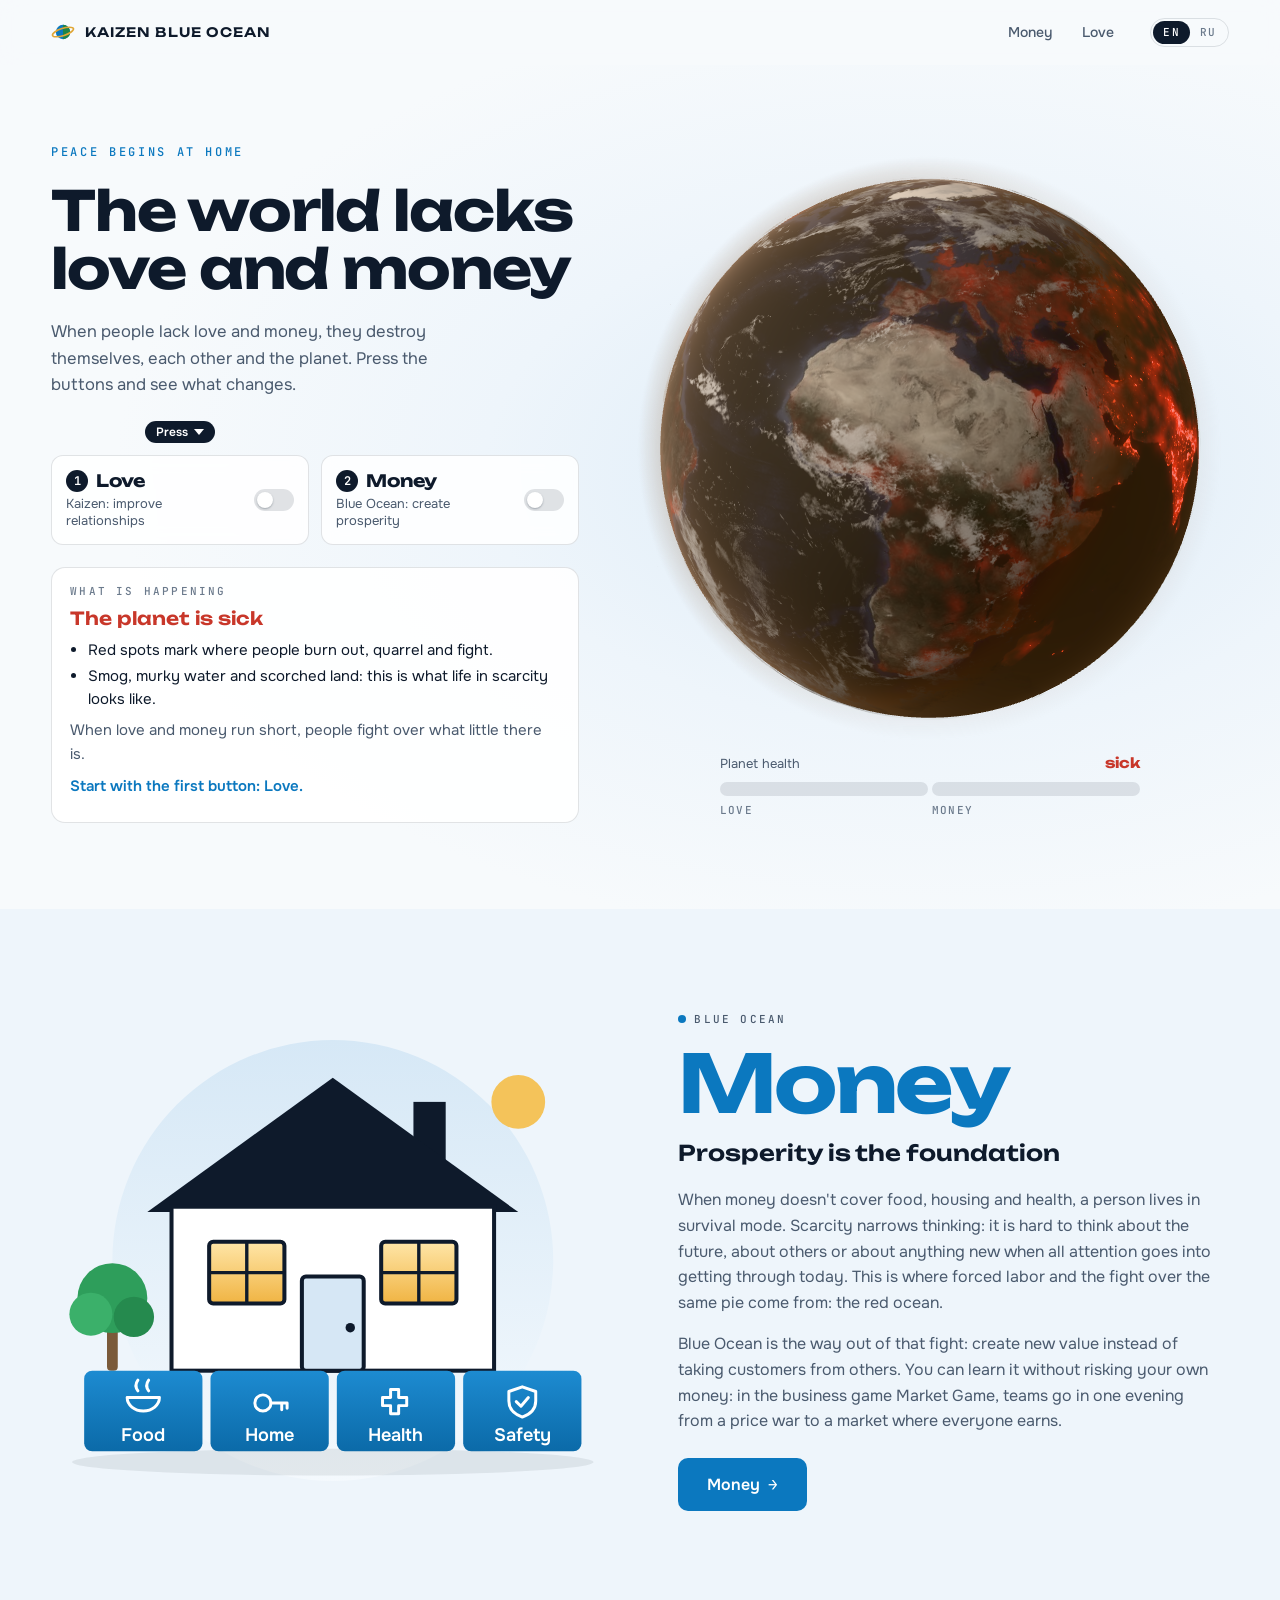
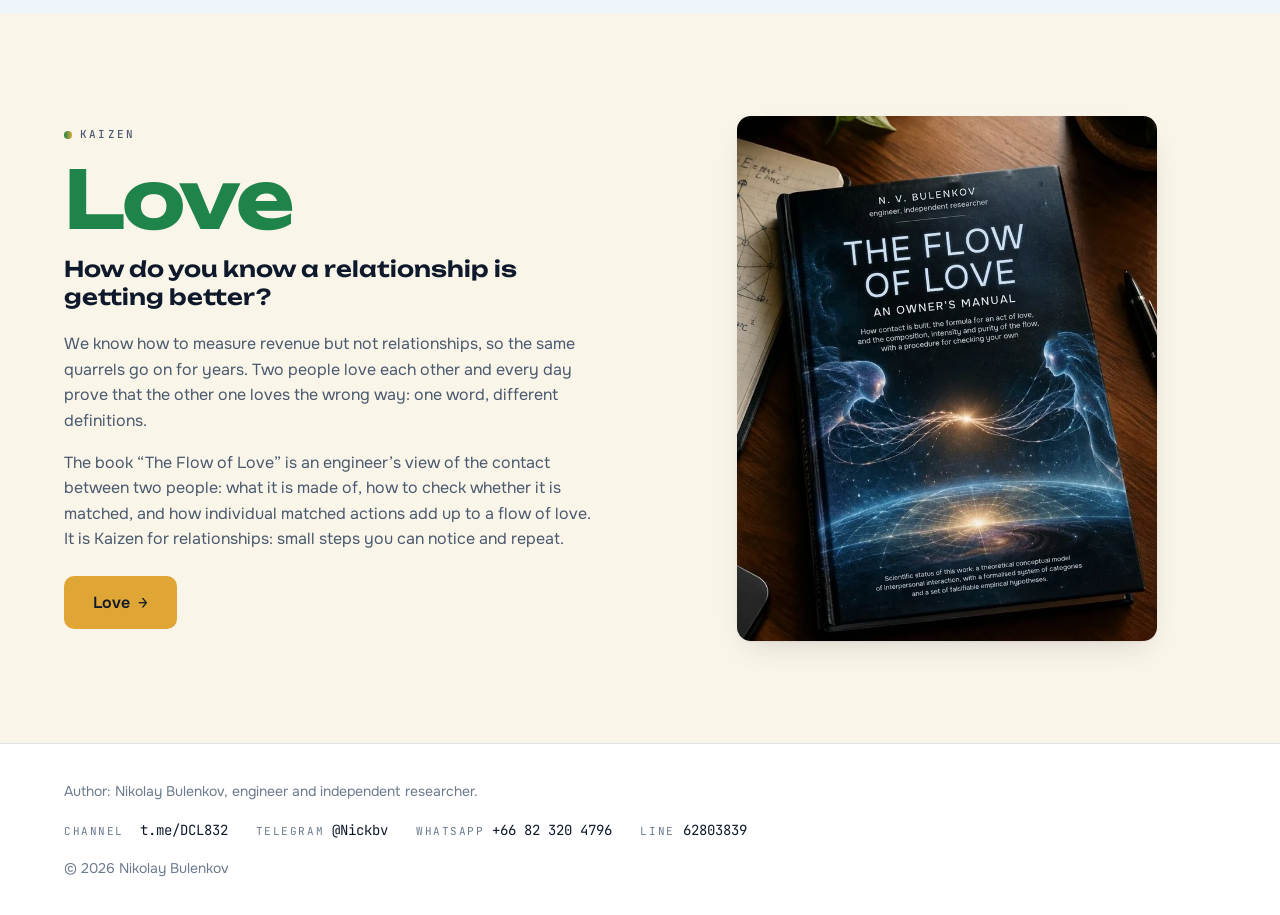
==== commit 5810b182: "First screen: "The world lacks love and money", steps and a health bar Visitors did not understand w" ====
--- a/src/index.html
+++ b/src/index.html
@@ -31,39 +31,50 @@
 <div class="view" data-view="home">
   <section class="hero" id="top">
     <canvas class="hero__canvas" id="planet" aria-hidden="true"></canvas>
-    <div class="hero__slot" id="planet-slot" aria-hidden="true"></div>
-    <p class="nogl"><span data-l="ru">Здесь вращается Земля. Ваш браузер не показывает 3D-графику, но переключатели и подписи работают.</span><span data-l="en">The Earth turns here. Your browser does not show 3D graphics, but the switches and captions work.</span></p>
+    <div class="hero__art">
+      <div class="hero__slot" id="planet-slot" aria-hidden="true"></div>
+      <p class="nogl"><span data-l="ru">Здесь вращается Земля. Ваш браузер не показывает 3D-графику, но кнопки и подписи работают.</span><span data-l="en">The Earth turns here. Your browser does not show 3D graphics, but the buttons and captions work.</span></p>
+      <div class="health" id="health" data-level="0">
+        <p class="health__top"><span><span data-l="ru">Здоровье планеты</span><span data-l="en">Planet health</span></span><b id="health-status"><span data-l="ru">больна</span><span data-l="en">sick</span></b></p>
+        <div class="health__bar" aria-hidden="true"><span class="health__half health__half--love"></span><span class="health__half health__half--money"></span></div>
+        <p class="health__names" aria-hidden="true"><span><span data-l="ru">Любовь</span><span data-l="en">Love</span></span><span><span data-l="ru">Деньги</span><span data-l="en">Money</span></span></p>
+      </div>
+    </div>
 
     <div class="hero__copy">
       <p class="eyebrow"><span data-l="ru">Мир начинается дома</span><span data-l="en">Peace begins at home</span></p>
-      <h1><span data-l="ru">Чего не хватает миру?</span><span data-l="en">What is the world missing?</span></h1>
-      <p class="lead"><span data-l="ru">Наша гипотеза: люди разрушают себя, друг друга и планету, когда им не хватает любви и достатка. Включите — и посмотрите, что изменится.</span><span data-l="en">Our hypothesis: people destroy themselves, each other and the planet when they lack love and sufficiency. Switch them on and see what changes.</span></p>
-
-      <div class="switches" role="group" id="switches" aria-label="Two directions" data-label-ru="Два направления" data-label-en="Two directions">
-        <div class="switch-cell switch-cell--kaizen">
-          <button type="button" class="switch switch--kaizen" id="sw-kaizen" aria-pressed="false">
-            <span class="switch__name">Kaizen</span>
-            <span class="switch__verb"><span data-l="ru">Улучшать любовь</span><span data-l="en">Improve love</span></span>
-            <span class="switch__track" aria-hidden="true"><span class="switch__knob"></span></span>
-          </button>
-          <a class="switch__more" id="more-kaizen" href="#love" hidden><span data-l="ru">Как это работает →</span><span data-l="en">How it works →</span></a>
-        </div>
-        <div class="switch-cell switch-cell--blue">
-          <button type="button" class="switch switch--blue" id="sw-blue" aria-pressed="false">
-            <span class="switch__name">Blue Ocean</span>
-            <span class="switch__verb"><span data-l="ru">Создавать достаток</span><span data-l="en">Create prosperity</span></span>
-            <span class="switch__track" aria-hidden="true"><span class="switch__knob"></span></span>
-          </button>
-          <a class="switch__more" id="more-blue" href="#money" hidden><span data-l="ru">Как это работает →</span><span data-l="en">How it works →</span></a>
-        </div>
-      </div>
-
-      <div class="state" id="state" aria-live="polite" data-state="s00">
-        <p class="state__label"><span data-l="ru">Состояние планеты</span><span data-l="en">State of the planet</span></p>
-        <p class="state__title"><span data-l="ru">Дефицит и принуждение</span><span data-l="en">Scarcity and coercion</span></p>
-        <p class="state__text"><span data-l="ru">Люди борются за то, чего не хватает. Болеют и воздух, и вода, и земля.</span><span data-l="en">People fight over what they lack. The air, the water and the land are all sick.</span></p>
-      </div>
-      <a class="why" id="why" href="#chapters" hidden><span data-l="ru">Как к этому прийти ↓</span><span data-l="en">How to get there ↓</span></a>
+      <h1><span data-l="ru">Миру не хватает любви и денег</span><span data-l="en">The world lacks love and money</span></h1>
+      <p class="lead"><span data-l="ru">Когда людям не хватает любви и денег, они разрушают себя, друг друга и планету. Нажмите на кнопки и посмотрите, что изменится.</span><span data-l="en">When people lack love and money, they destroy themselves, each other and the planet. Press the buttons and see what changes.</span></p>
+
+      <div class="switches" role="group" id="switches" aria-label="Love and money" data-label-ru="Любовь и деньги" data-label-en="Love and money">
+        <p class="cue" id="cue" data-at="k" aria-hidden="true"><span><span data-l="ru">Нажмите</span><span data-l="en">Press</span></span></p>
+        <button type="button" class="switch switch--kaizen" id="sw-kaizen" aria-pressed="false">
+          <span class="switch__name"><span class="switch__num" aria-hidden="true">1</span><span data-l="ru">Любовь</span><span data-l="en">Love</span></span>
+          <span class="switch__verb"><span data-l="ru">Kaizen: улучшать отношения</span><span data-l="en">Kaizen: improve relationships</span></span>
+          <span class="switch__track" aria-hidden="true"><span class="switch__knob"></span></span>
+        </button>
+        <button type="button" class="switch switch--blue" id="sw-blue" aria-pressed="false">
+          <span class="switch__name"><span class="switch__num" aria-hidden="true">2</span><span data-l="ru">Деньги</span><span data-l="en">Money</span></span>
+          <span class="switch__verb"><span data-l="ru">Blue Ocean: создавать достаток</span><span data-l="en">Blue Ocean: create prosperity</span></span>
+          <span class="switch__track" aria-hidden="true"><span class="switch__knob"></span></span>
+        </button>
+      </div>
+
+      <div class="explain" id="explain" aria-live="polite" data-state="00">
+        <p class="explain__label"><span data-l="ru">Что происходит</span><span data-l="en">What is happening</span></p>
+        <p class="explain__title"><span data-l="ru">Планета больна</span><span data-l="en">The planet is sick</span></p>
+        <ul class="explain__list">
+          <li><span data-l="ru">Красные очаги — там, где люди выгорают, ссорятся и воюют.</span><span data-l="en">Red spots mark where people burn out, quarrel and fight.</span></li>
+          <li><span data-l="ru">Смог, мутная вода и выжженная земля — так выглядит жизнь в нехватке.</span><span data-l="en">Smog, murky water and scorched land: this is what life in scarcity looks like.</span></li>
+        </ul>
+        <p class="explain__meaning"><span data-l="ru">Когда не хватает любви и денег, люди борются за то, чего мало.</span><span data-l="en">When love and money run short, people fight over what little there is.</span></p>
+        <p class="explain__next"><span data-l="ru">Начните с первой кнопки — «Любовь».</span><span data-l="en">Start with the first button: Love.</span></p>
+        <p class="explain__more">
+          <a id="more-kaizen" href="#love" hidden><span data-l="ru">Подробнее о любви →</span><span data-l="en">More about love →</span></a>
+          <a id="more-blue" href="#money" hidden><span data-l="ru">Подробнее о деньгах →</span><span data-l="en">More about money →</span></a>
+          <a id="why" href="#chapters" hidden><span data-l="ru">Как к этому прийти ↓</span><span data-l="en">How to get there ↓</span></a>
+        </p>
+      </div>
     </div>
   </section>
 
--- a/src/styles.css
+++ b/src/styles.css
@@ -18,6 +18,7 @@
   --gold-ink: #9a620a;
   --love-soft: #faf5e9;
   --fever: #c8372a;
+  --amber: #a86a0c;
   --display: 'Unbounded', 'Arial Black', system-ui, sans-serif;
   --text: 'Onest', system-ui, -apple-system, 'Segoe UI', Roboto, sans-serif;
   --mono: 'JetBrains Mono', ui-monospace, Menlo, Consolas, monospace;
@@ -111,38 +112,35 @@
   opacity: 0; transition: opacity 1.4s ease;
 }
 .hero__canvas.is-ready { opacity: 1; }
-.hero__slot {
-  grid-column: 2; grid-row: 1; justify-self: center;
-  width: min(100%, 76svh); aspect-ratio: 1; pointer-events: none;
-}
+/* Правая колонка: место под планету (её рисует холст под ним) и шкала здоровья. */
+.hero__art { grid-column: 2; grid-row: 1; position: relative; z-index: 1; display: grid; justify-items: center; gap: 6px; }
+.hero__slot { width: min(100%, 70svh); aspect-ratio: 1; pointer-events: none; }
 .hero__copy { grid-column: 1; grid-row: 1; position: relative; z-index: 1; display: flex; flex-direction: column; gap: 22px; }
 .eyebrow { margin: 0; font: 500 12px/1.4 var(--mono); letter-spacing: 0.22em; text-transform: uppercase; color: var(--ocean); }
 .hero h1 { margin: 0; font: 700 clamp(2rem, 4.3vw, 3.5rem)/1.04 var(--display); letter-spacing: -0.02em; }
-.lead { margin: 0; max-width: 36ch; font-size: clamp(1rem, 1.3vw, 1.15rem); color: var(--slate); }
-
-/* Кнопки — в первой строке сетки, ссылки «Как это работает» — во второй:
-   так кнопки одной высоты, даже если подпись одной из них в две строки. */
-.switches { display: grid; grid-template-columns: 1fr 1fr; column-gap: 12px; }
-.switch-cell { display: contents; }
-.switch--kaizen { grid-area: 1 / 1; }
-.switch--blue { grid-area: 1 / 2; }
-#more-kaizen { grid-area: 2 / 1; margin-top: 8px; }
-#more-blue { grid-area: 2 / 2; margin-top: 8px; }
+.lead { margin: 0; max-width: 40ch; font-size: clamp(1rem, 1.3vw, 1.15rem); color: var(--slate); }
+
+/* Кнопки: пронумерованы, над следующей — подсказка «Нажмите». */
+.switches { position: relative; display: grid; grid-template-columns: 1fr 1fr; gap: 12px; padding-top: 34px; }
 .switch {
   --dir: var(--ink);
-  position: relative; display: grid; gap: 4px; width: 100%; text-align: left; cursor: pointer;
-  padding: 16px 16px 15px; color: var(--ink);
-  background: rgba(255, 255, 255, 0.78); border: 1px solid var(--line); border-radius: 12px;
+  position: relative; display: grid; gap: 3px; align-content: start; width: 100%; text-align: left; cursor: pointer;
+  padding: 14px 64px 14px 14px; color: var(--ink); font: inherit;
+  background: rgba(255, 255, 255, 0.85); border: 1px solid var(--line); border-radius: 12px;
   -webkit-backdrop-filter: blur(8px); backdrop-filter: blur(8px);
   transition: border-color 0.4s, box-shadow 0.4s, background 0.4s;
 }
 .switch--kaizen { --dir: var(--gold); --track: linear-gradient(90deg, var(--leaf), var(--gold)); }
 .switch--blue { --dir: var(--ocean); --track: var(--ocean); }
 .switch:hover { border-color: rgba(14, 26, 43, 0.3); }
-.switch__name { font: 600 14px/1.2 var(--display); letter-spacing: 0.1em; text-transform: uppercase; }
-.switch__verb { font-size: 14px; color: var(--slate); padding-right: 50px; }
+.switch__name { font: 700 17px/1.25 var(--display); }
+.switch__num {
+  display: inline-grid; place-items: center; width: 22px; height: 22px; margin-right: 8px; vertical-align: 2px;
+  border-radius: 50%; background: var(--ink); color: var(--white); font: 600 12px/1 var(--mono);
+}
+.switch__verb { font-size: 13px; line-height: 1.35; color: var(--slate); }
 .switch__track {
-  position: absolute; bottom: 14px; right: 14px; width: 40px; height: 22px; border-radius: 999px;
+  position: absolute; top: 50%; right: 14px; margin-top: -11px; width: 40px; height: 22px; border-radius: 999px;
   background: rgba(14, 26, 43, 0.12); transition: background 0.4s;
 }
 .switch__knob {
@@ -154,52 +152,92 @@
 .switch[aria-pressed="true"] .switch__verb { color: var(--ink); }
 .switch[aria-pressed="true"] .switch__track { background: var(--track); }
 .switch[aria-pressed="true"] .switch__knob { transform: translateX(18px); }
-.switch__more { font-size: 13px; font-weight: 500; text-decoration: none; padding-left: 4px; }
-.switch__more:hover { text-decoration: underline; }
-.switch-cell--kaizen .switch__more { color: var(--gold-ink); }
-.switch-cell--blue .switch__more { color: var(--ocean); }
-.hint .switch { animation: nudge 1.6s ease-in-out 3; }
-.hint .switch--blue { animation-delay: 0.25s; }
+.switch.is-next { animation: nudge 1.6s ease-in-out infinite; }
 @keyframes nudge {
   0%, 100% { box-shadow: 0 0 0 0 rgba(11, 120, 191, 0); }
-  50% { box-shadow: 0 0 0 6px rgba(11, 120, 191, 0.14); }
-}
+  50% { box-shadow: 0 0 0 7px rgba(11, 120, 191, 0.18); }
+}
+.cue {
+  position: absolute; top: 0; left: 0; width: calc(50% - 6px); margin: 0;
+  display: flex; justify-content: center; pointer-events: none;
+  transition: transform 0.45s cubic-bezier(.2, .8, .2, 1), opacity 0.3s;
+}
+.cue[data-at="b"] { transform: translateX(calc(100% + 12px)); }
+.cue[data-at="none"] { opacity: 0; }
+.cue > span {
+  display: inline-flex; align-items: center; gap: 6px; padding: 5px 11px; border-radius: 999px;
+  background: var(--ink); color: var(--white); font: 600 12px/1 var(--text); animation: bob 1.4s ease-in-out infinite;
+}
+.cue > span::after {
+  content: ''; width: 0; height: 0;
+  border-left: 5px solid transparent; border-right: 5px solid transparent; border-top: 6px solid var(--white);
+}
+@keyframes bob { 0%, 100% { transform: translateY(0); } 50% { transform: translateY(4px); } }
 @media (prefers-reduced-motion: reduce) {
-  .hint .switch { animation: none; border-color: rgba(11, 120, 191, 0.5); }
-  .hero__canvas, .switch, .switch__knob, .switch__track { transition: none; }
-}
-
-.state { display: grid; gap: 4px; min-height: 6.2em; transition: opacity 0.18s; }
-.state--swap { opacity: 0; }
-.state__label { margin: 0; font: 500 11px/1.4 var(--mono); letter-spacing: 0.2em; text-transform: uppercase; color: var(--mute); }
-.state__title { margin: 0; font: 600 18px/1.3 var(--display); }
-.state__text { margin: 0; font-size: 15px; color: var(--slate); max-width: 42ch; }
-.state[data-state="s00"] .state__title { color: var(--fever); }
-.state[data-state="s01"] .state__title { color: var(--ocean); }
-.state[data-state="s10"] .state__title { color: var(--gold-ink); }
-.state[data-state="s11"] .state__title { color: var(--leaf); }
-.why { align-self: flex-start; font-size: 14px; font-weight: 500; color: var(--ink); text-decoration: none; border-bottom: 1px solid var(--line); }
+  .switch.is-next { animation: none; border-color: rgba(11, 120, 191, 0.55); }
+  .cue > span { animation: none; }
+  .hero__canvas, .switch, .switch__knob, .switch__track, .cue { transition: none; }
+}
+
+/* Что происходит на планете после каждого нажатия. */
+.explain {
+  display: grid; gap: 8px; padding: 16px 18px;
+  background: rgba(255, 255, 255, 0.9); border: 1px solid var(--line); border-radius: 14px;
+  transition: opacity 0.18s;
+}
+.explain--swap { opacity: 0; }
+.explain__label { margin: 0; font: 500 11px/1.4 var(--mono); letter-spacing: 0.2em; text-transform: uppercase; color: var(--mute); }
+.explain__title { margin: 0; font: 600 18px/1.3 var(--display); }
+.explain[data-state="00"] .explain__title { color: var(--fever); }
+.explain[data-state="10"] .explain__title { color: var(--gold-ink); }
+.explain[data-state="01"] .explain__title { color: var(--ocean); }
+.explain[data-state="11"] .explain__title { color: var(--leaf); }
+.explain__list { margin: 0; padding-left: 18px; display: grid; gap: 4px; font-size: 15px; line-height: 1.5; }
+.explain__meaning { margin: 0; font-size: 15px; color: var(--slate); }
+.explain__next { margin: 0; font-size: 15px; font-weight: 600; color: var(--ocean); }
+.explain__more { margin: 0; display: flex; flex-wrap: wrap; gap: 4px 18px; font-size: 14px; }
+.explain__more:empty { display: none; }
+.explain__more a { font-weight: 500; color: var(--ink); text-decoration: none; border-bottom: 1px solid var(--line); }
+.explain__more a:hover { border-bottom-color: var(--ink); }
+
+/* Шкала здоровья: любовь лечит одну половину, деньги — другую. */
+.health { width: min(100%, 420px); display: grid; gap: 7px; }
+.health__top { margin: 0; display: flex; flex-wrap: wrap; justify-content: space-between; align-items: baseline; gap: 2px 10px; font-size: 13px; color: var(--slate); }
+.health__top b { font: 700 14px/1.2 var(--display); color: var(--fever); }
+.health[data-level="1"] .health__top b { color: var(--amber); }
+.health[data-level="2"] .health__top b { color: var(--leaf); }
+.health__bar { display: grid; grid-template-columns: 1fr 1fr; gap: 4px; height: 14px; }
+.health__half { position: relative; border-radius: 999px; background: rgba(14, 26, 43, 0.1); overflow: hidden; }
+.health__half::after {
+  content: ''; position: absolute; inset: 0; transform: scaleX(0); transform-origin: left;
+  transition: transform 0.9s cubic-bezier(.2, .8, .2, 1);
+}
+.health__half--love::after { background: linear-gradient(90deg, var(--leaf), var(--gold)); }
+.health__half--money::after { background: var(--ocean); }
+.health__half.is-on::after { transform: scaleX(1); }
+.health__names { margin: 0; display: grid; grid-template-columns: 1fr 1fr; gap: 4px; font: 500 11px/1.3 var(--mono); letter-spacing: 0.12em; text-transform: uppercase; color: var(--mute); }
+@media (prefers-reduced-motion: reduce) { .health__half::after, .explain { transition: none; } }
 
 .nogl { display: none; }
-.no-webgl .nogl {
-  display: block; grid-column: 2; grid-row: 1; align-self: center; justify-self: center; z-index: 1;
-  max-width: 26ch; text-align: center; color: var(--slate); font-size: 14px;
-}
+.no-webgl .nogl { display: block; margin: 0; max-width: 26ch; text-align: center; color: var(--slate); font-size: 14px; }
 .no-webgl .hero__slot {
   background: radial-gradient(circle at 38% 40%, #7fb8e6 0%, #2f6fa6 45%, #0e2a47 72%);
-  border-radius: 50%; width: min(100%, 56svh);
+  border-radius: 50%; width: min(100%, 52svh);
 }
 
 @media (max-width: 860px) {
-  .hero { grid-template-columns: minmax(0, 1fr); gap: 4px; min-height: 0; padding-block: 8px 36px; }
-  .hero__slot { grid-column: 1; grid-row: 1; width: min(100%, 48svh); }
+  .hero { grid-template-columns: minmax(0, 1fr); gap: 16px; min-height: 0; padding-block: 8px 36px; }
+  .hero__art { grid-column: 1; grid-row: 1; }
+  .hero__slot { width: min(100%, 38svh); }
+  .health { width: min(100%, 360px); }
   .hero__copy { grid-column: 1; grid-row: 2; gap: 18px; }
-  .hero .lead { order: 5; }
-  .no-webgl .nogl { grid-column: 1; }
-}
-@media (max-width: 380px) {
-  .switch { padding: 14px 12px 13px; }
-  .switch__name { font-size: 12px; letter-spacing: 0.06em; }
+}
+/* На узком экране номер шага и переключатель — в верхней строке,
+   название и подпись под ними занимают всю ширину. */
+@media (max-width: 480px) {
+  .switch { padding: 12px; }
+  .switch__num { display: grid; margin: 0 0 8px; }
+  .switch__track { top: 12px; right: 12px; margin-top: 0; }
 }
 
 /* ── две главы на главной ──────────────────────────── */
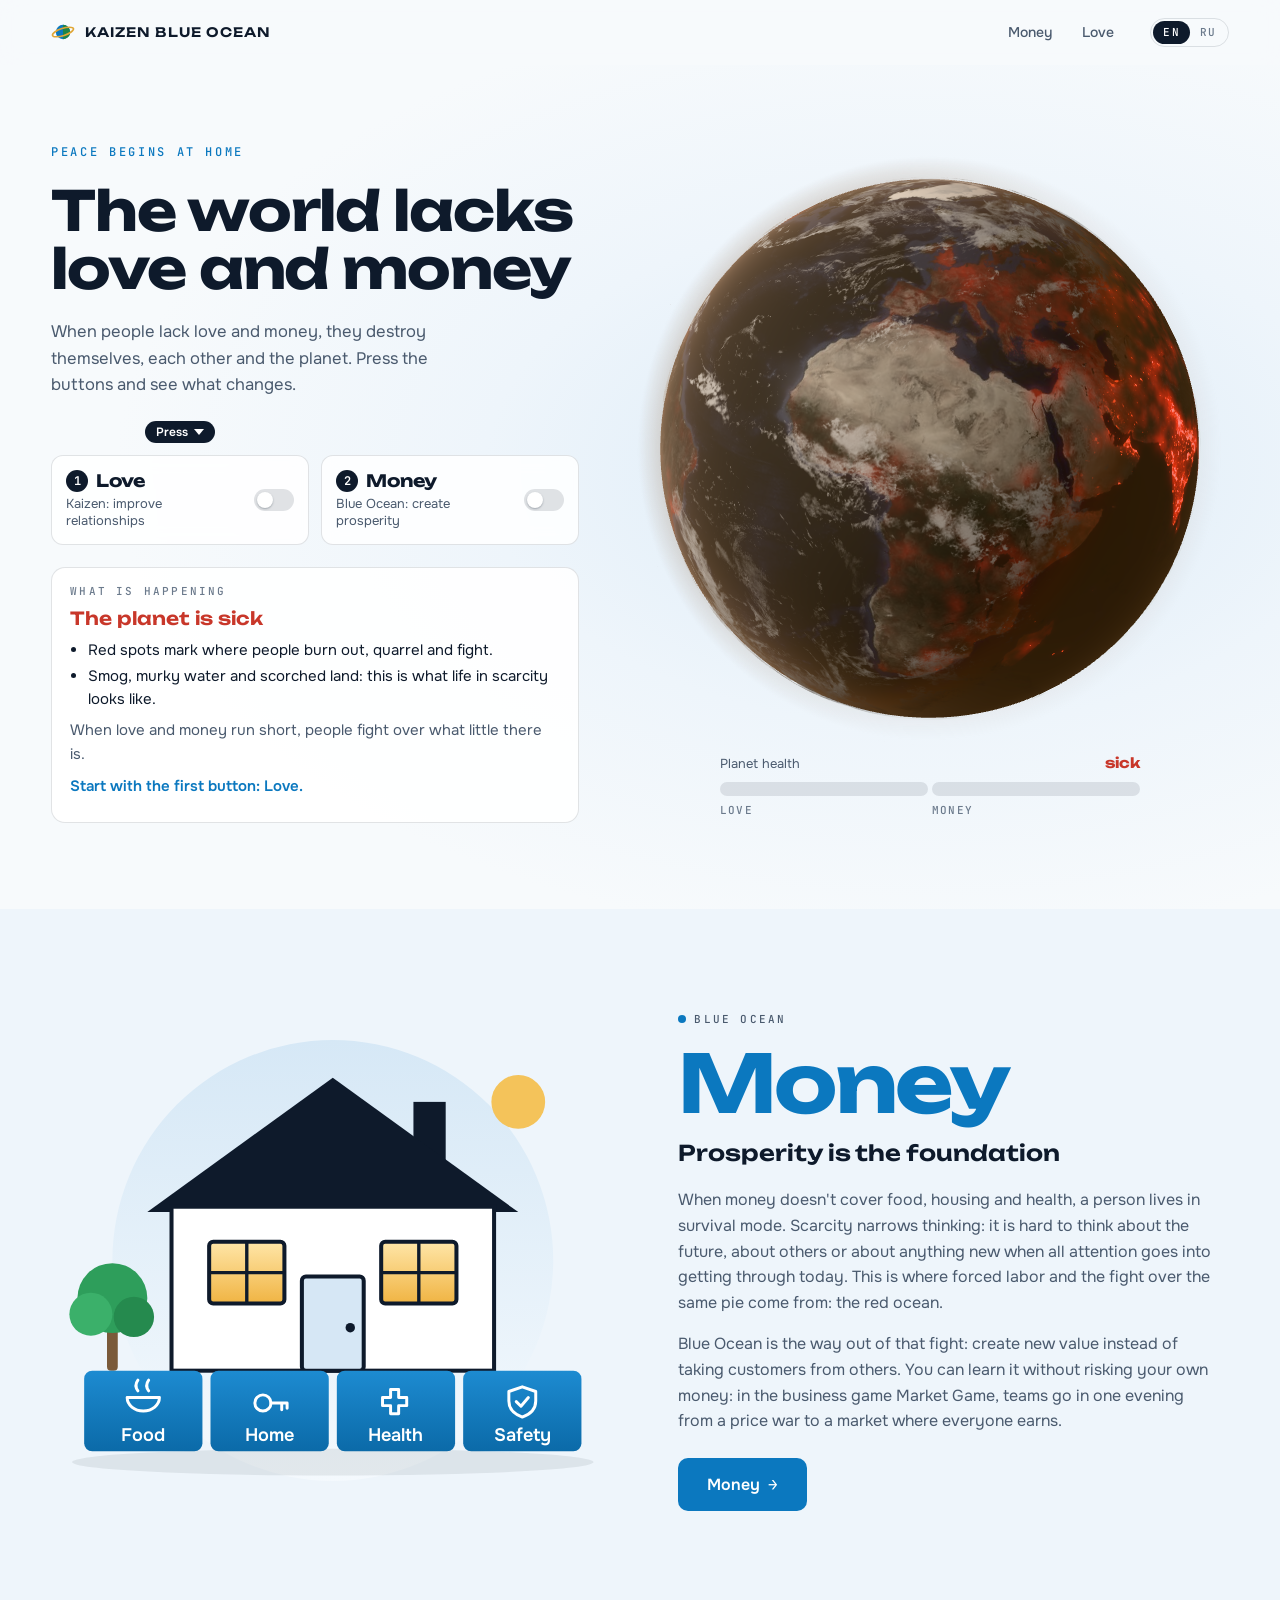
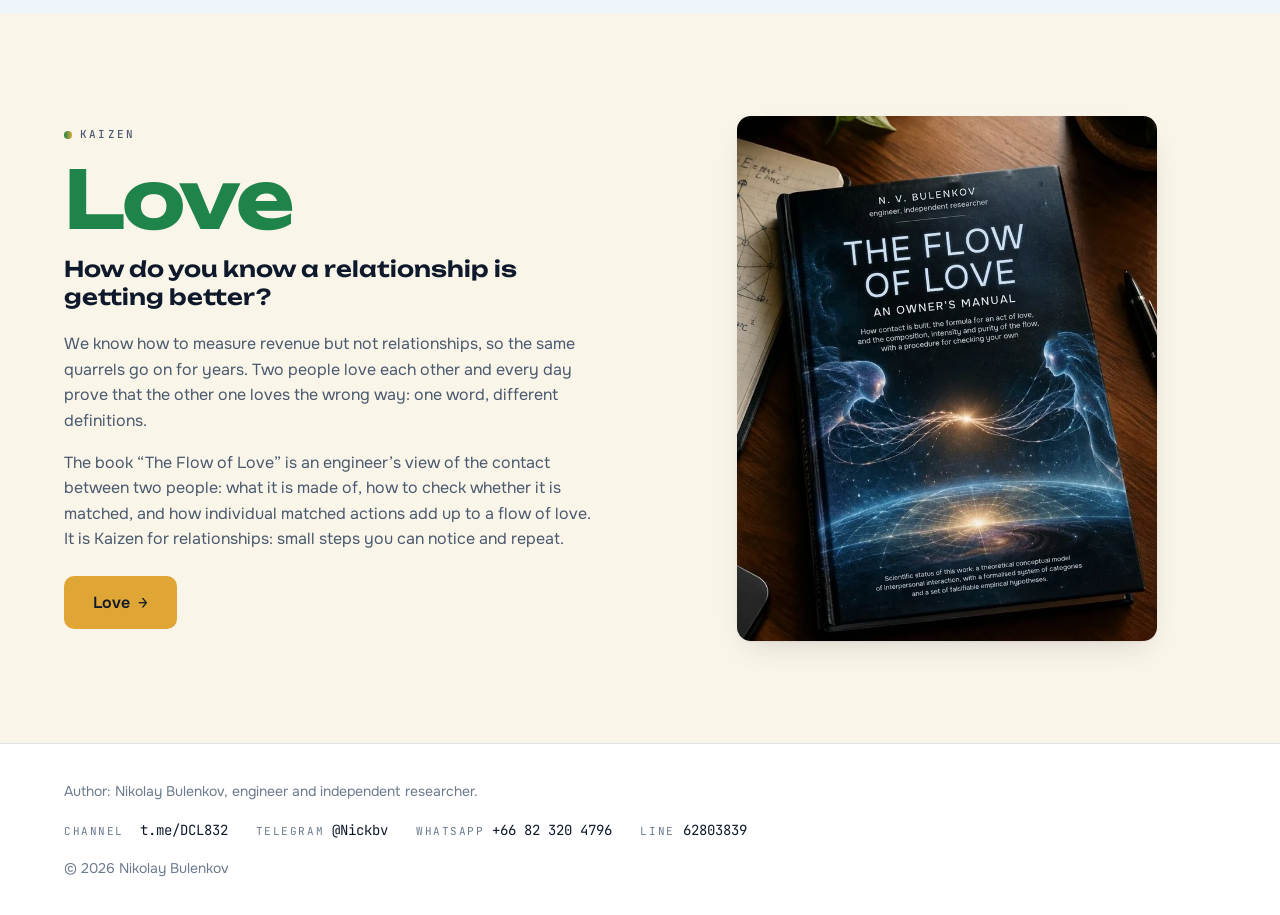
==== commit a5eb0615: "Money page: drop the host languages from the game facts At the author's request the game facts no lo" ====
--- a/src/index.html
+++ b/src/index.html
@@ -221,7 +221,6 @@
           <li><b><span data-l="ru">4–20 команд</span><span data-l="en">4–20 teams</span></b><span data-l="ru">за одним рынком на 10 000 клиентов</span><span data-l="en">in one market of 10,000 customers</span></li>
           <li><b>12, 24 <span data-l="ru">или</span><span data-l="en">or</span> 36</b><span data-l="ru">игровых месяцев за одну встречу, ход — 3–5 минут</span><span data-l="en">game months in one session, 3–5 minutes per turn</span></li>
           <li><b><span data-l="ru">Около двух часов</span><span data-l="en">About two hours</span></b><span data-l="ru">онлайн или офлайн</span><span data-l="en">online or offline</span></li>
-          <li><b><span data-l="ru">Три языка</span><span data-l="en">Three languages</span></b><span data-l="ru">ведущего: русский, английский, вьетнамский</span><span data-l="en">for the host: Russian, English, Vietnamese</span></li>
         </ul>
         <p><span data-l="ru">Каждый ход команда ставит цену, вкладывается в качество, выбирает рекламу, добавляет столики, нанимает людей и берёт кредиты. Модель рынка распределяет клиентов, и команда получает отчёт: выручка, расходы, прибыль, деньги в кассе.</span><span data-l="en">Each turn a team sets its price, invests in quality, picks advertising, adds tables, hires staff and takes loans. The market model splits the customers, and the team gets a report: revenue, costs, profit, cash on hand.</span></p>
       </div>
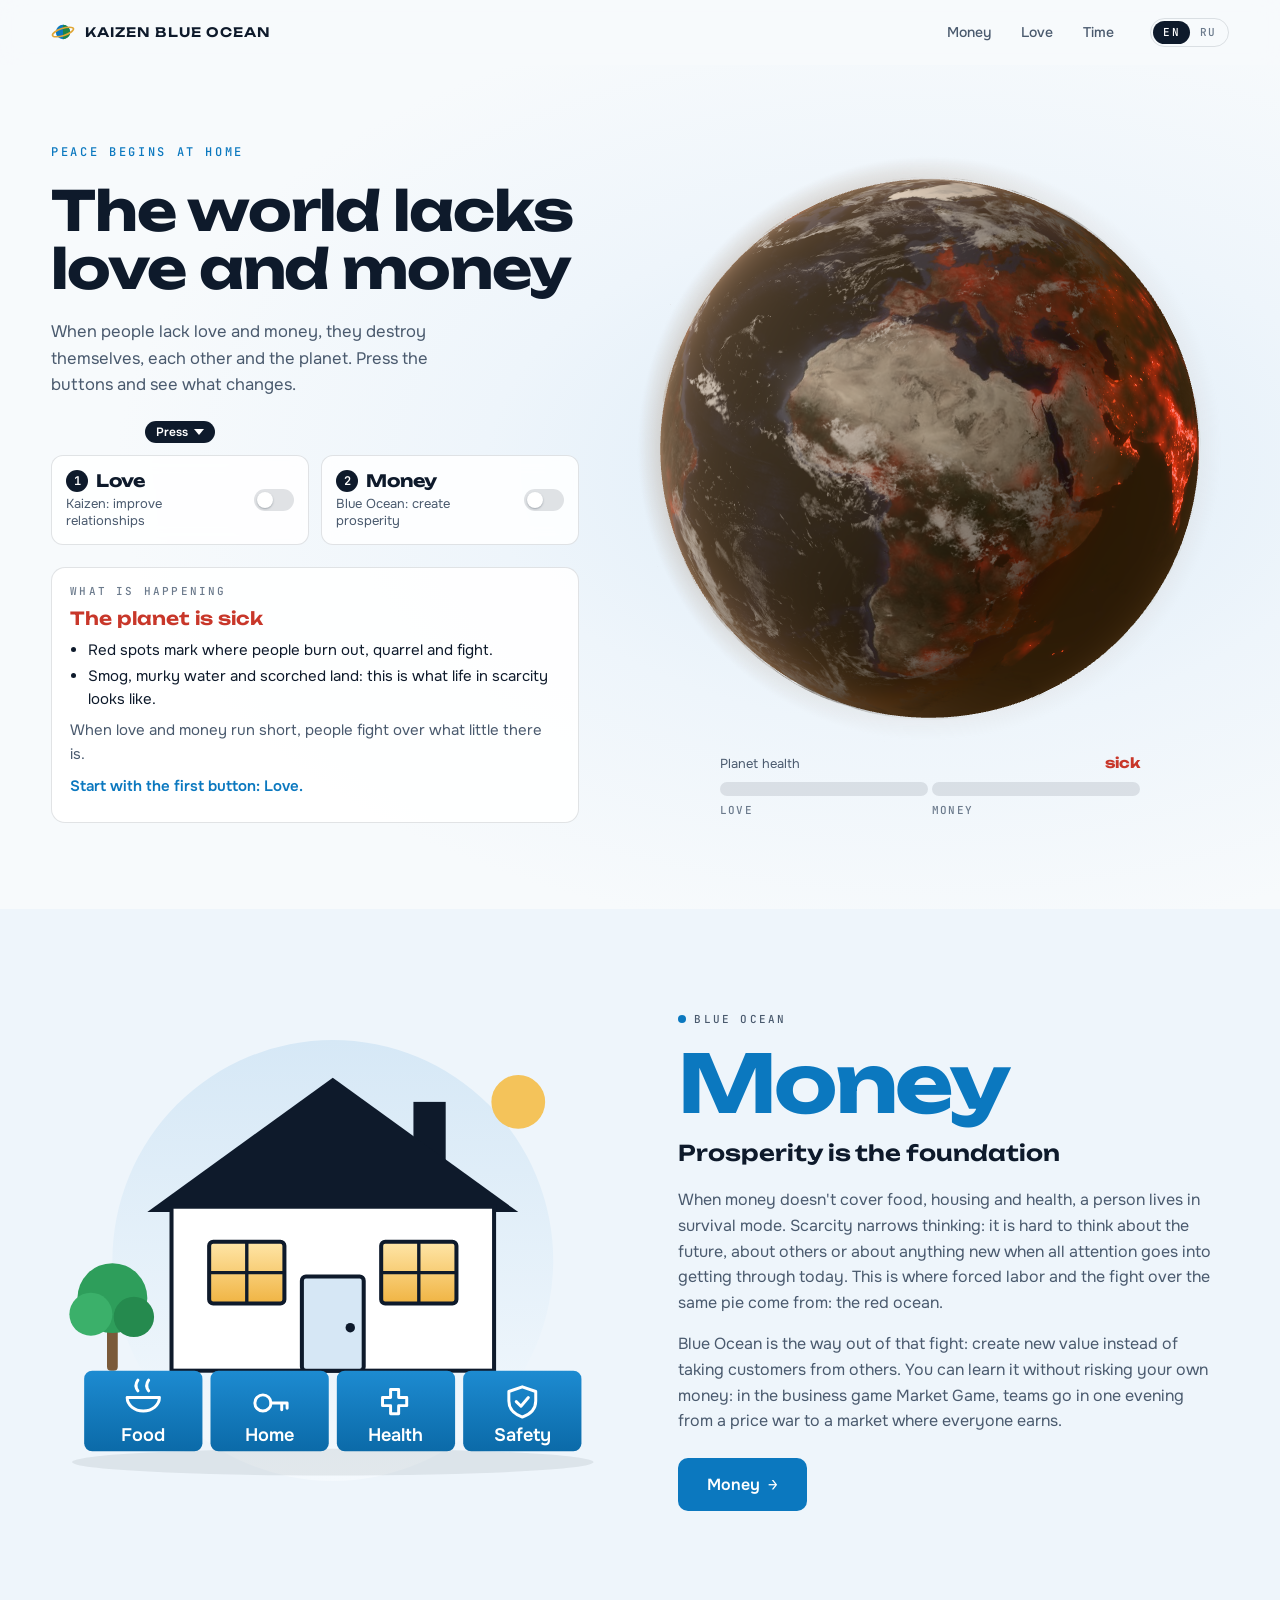
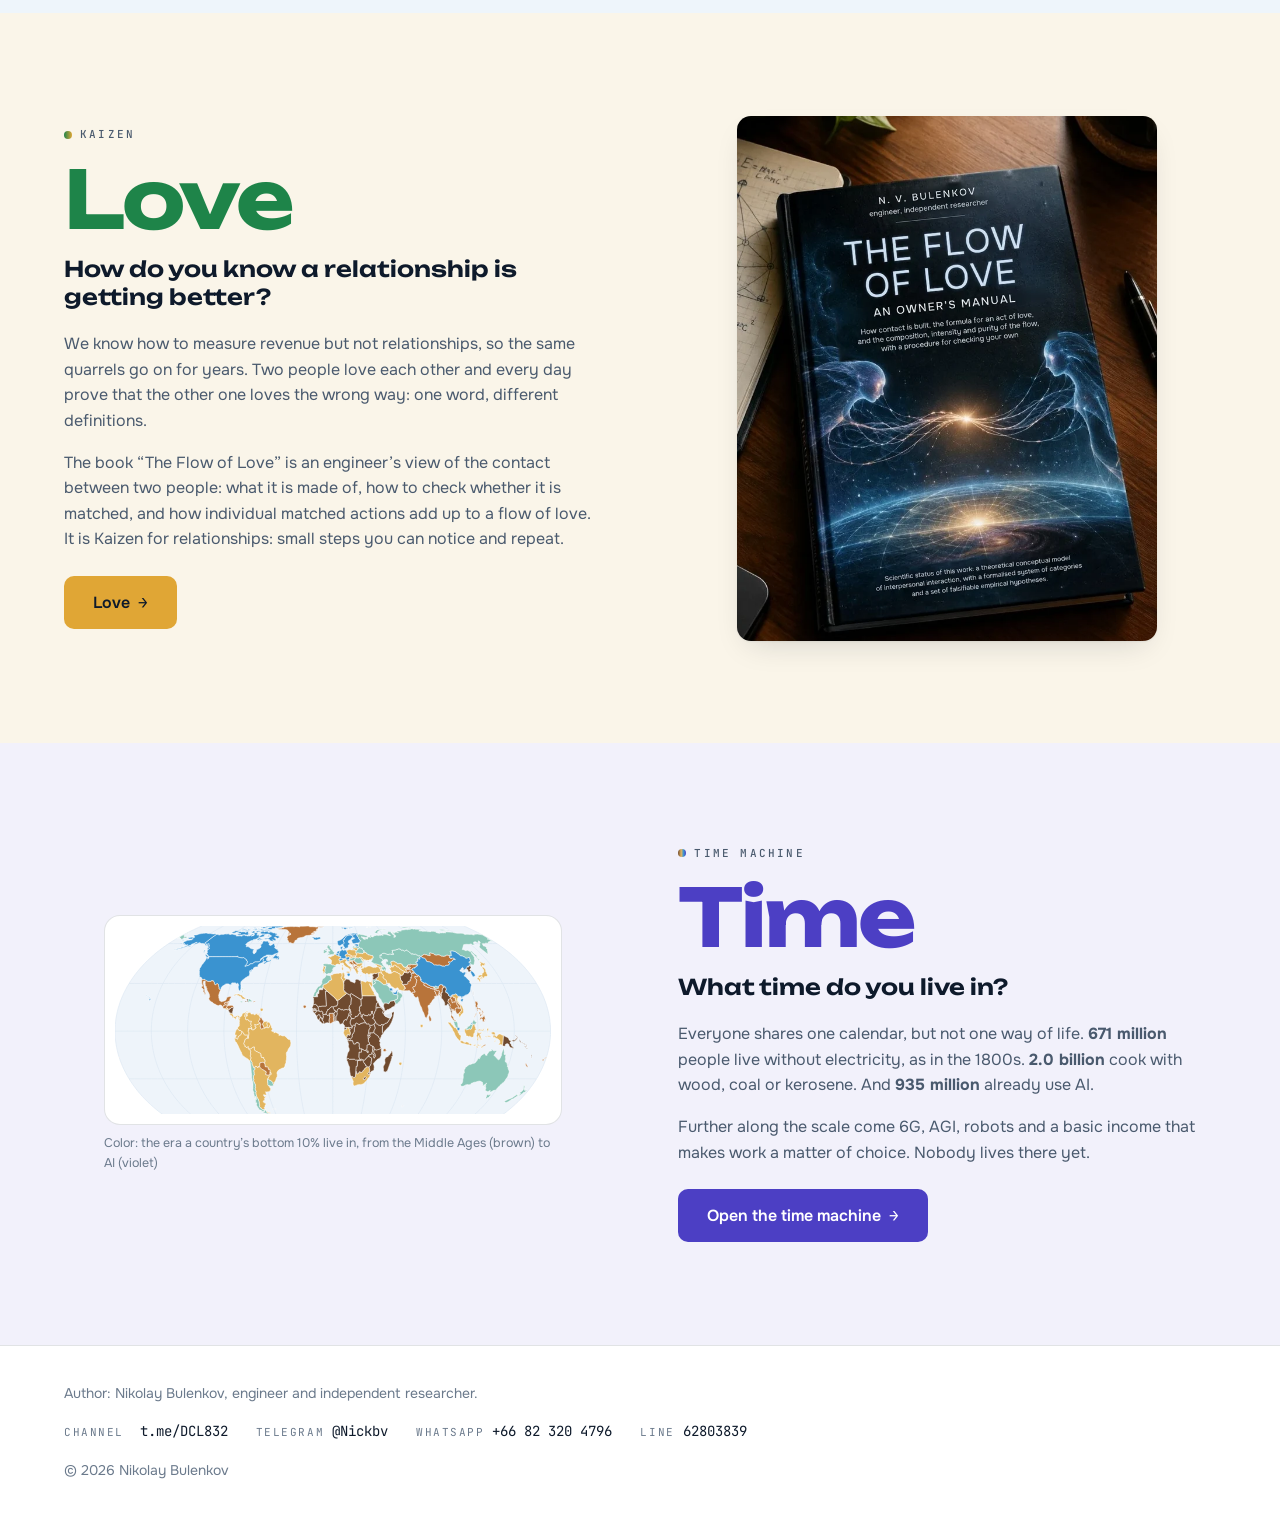
==== commit 9d917cbc: "Time page and a world map with Love, Money and Time tabs The author's "time machine" idea: show whic" ====
--- a/src/index.html
+++ b/src/index.html
@@ -19,6 +19,7 @@
   <nav class="nav" aria-label="Sections" data-label-ru="Разделы" data-label-en="Sections">
     <a href="#money" data-nav="money"><span data-l="ru">Деньги</span><span data-l="en">Money</span></a>
     <a href="#love" data-nav="love"><span data-l="ru">Любовь</span><span data-l="en">Love</span></a>
+    <a href="#time" data-nav="time"><span data-l="ru">Время</span><span data-l="en">Time</span></a>
   </nav>
   <div class="lang" role="group" aria-label="Язык / Language">
     <button type="button" data-lang="en" aria-pressed="true">EN</button>
@@ -144,6 +145,25 @@
       </div>
     </div>
   </section>
+
+  <section class="chapter chapter--time">
+    <div class="chapter__in">
+      <div class="chapter__media">
+        <figure class="atlas-mini__fig">
+          <div class="atlas-mini"><div data-atlas-mini style="aspect-ratio: 1000 / 433"></div></div>
+          <figcaption class="atlas-mini__cap"><span data-l="ru">Цвет — эпоха, в которой живут нижние 10% жителей страны: от Средних веков (коричневый) до ИИ (фиолетовый)</span><span data-l="en">Color: the era a country’s bottom 10% live in, from the Middle Ages (brown) to AI (violet)</span></figcaption>
+        </figure>
+      </div>
+      <div class="chapter__text">
+        <p class="label"><span class="dot dot--time"></span><span data-l="ru">Машина времени</span><span data-l="en">Time machine</span></p>
+        <h2 class="chapter__title"><span data-l="ru">Время</span><span data-l="en">Time</span></h2>
+        <p class="chapter__kicker"><span data-l="ru">В каком времени вы живёте?</span><span data-l="en">What time do you live in?</span></p>
+        <p><span data-l="ru">Календарь у всех один, а быт разный. <b data-world="no_el">671 млн</b> человек живут без электричества, как в XIX веке. <b data-world="cook_fire">2,0 млрд</b> готовят на дровах, угле или керосине. А <b data-world="ai">935 млн</b> уже пользуются ИИ.</span><span data-l="en">Everyone shares one calendar, but not one way of life. <b data-world="no_el">671 million</b> people live without electricity, as in the 1800s. <b data-world="cook_fire">2.0 billion</b> cook with wood, coal or kerosene. And <b data-world="ai">935 million</b> already use AI.</span></p>
+        <p><span data-l="ru">Дальше на шкале — 6G, AGI, роботы и базовый доход, при котором работать можно по желанию. Там пока никого нет.</span><span data-l="en">Further along the scale come 6G, AGI, robots and a basic income that makes work a matter of choice. Nobody lives there yet.</span></p>
+        <div class="actions"><a class="btn btn--time btn--lg" href="#time"><span data-l="ru">Открыть машину времени</span><span data-l="en">Open the time machine</span> <span class="arr">→</span></a></div>
+      </div>
+    </div>
+  </section>
 </div>
 
 <!-- ═══════════════════ ДЕНЬГИ ═══════════════════ -->
@@ -268,6 +288,14 @@
     </div>
   </section>
 
+  <section class="atlas" data-atlas="money" aria-labelledby="atlas-money-h">
+    <div class="atlas__in">
+      <div class="atlas__head"><h2 id="atlas-money-h"><span data-l="ru">Деньги на карте мира</span><span data-l="en">Money on the world map</span></h2></div>
+      <p class="atlas__fallback"><span data-l="ru">Карта мира в трёх вкладках: свобода по индексу V-Dem, доходы самых бедных 10% по данным Всемирного банка и эпоха, в которой живут люди, — от Средних веков до ИИ. Чтобы её увидеть, включите JavaScript.</span><span data-l="en">A world map in three tabs: freedom by the V-Dem index, the income of the poorest 10% from World Bank data, and the era people live in, from the Middle Ages to AI. Turn on JavaScript to see it.</span></p>
+      <div class="atlas__app" hidden></div>
+    </div>
+  </section>
+
   <section class="sec sec--tint-money">
     <div class="sec__in author">
       <img src="assets/img/author.webp" width="720" height="960" loading="lazy" data-alt-ru="Николай Буленков" data-alt-en="Nikolay Bulenkov" alt="Nikolay Bulenkov">
@@ -378,6 +406,14 @@
     </div>
   </section>
 
+  <section class="atlas" data-atlas="love" aria-labelledby="atlas-love-h">
+    <div class="atlas__in">
+      <div class="atlas__head"><h2 id="atlas-love-h"><span data-l="ru">Любовь на карте мира</span><span data-l="en">Love on the world map</span></h2></div>
+      <p class="atlas__fallback"><span data-l="ru">Карта мира в трёх вкладках: свобода по индексу V-Dem, доходы самых бедных 10% по данным Всемирного банка и эпоха, в которой живут люди, — от Средних веков до ИИ. Чтобы её увидеть, включите JavaScript.</span><span data-l="en">A world map in three tabs: freedom by the V-Dem index, the income of the poorest 10% from World Bank data, and the era people live in, from the Middle Ages to AI. Turn on JavaScript to see it.</span></p>
+      <div class="atlas__app" hidden></div>
+    </div>
+  </section>
+
   <section class="sec">
     <div class="sec__in split">
       <div>
@@ -418,6 +454,76 @@
       <div class="actions">
         <a data-l="ru" class="btn btn--love btn--lg" href="https://raw.githubusercontent.com/ph001player1-lab/kaizenblueocean.homes/claude/zealous-dirac-yrij3p/materials/potok-lyubvi.pdf" target="_blank" rel="noopener">Скачать «Поток любви»</a><a data-l="en" class="btn btn--love btn--lg" href="https://raw.githubusercontent.com/ph001player1-lab/kaizenblueocean.homes/claude/zealous-dirac-yrij3p/materials/the-flow-of-love.pdf" target="_blank" rel="noopener">Download “The Flow of Love”</a>
         <a data-l="ru" class="btn btn--ghost btn--lg" href="https://docs.google.com/document/d/1nue2fJzhALl1OZwp51XvarfwrpdZXQdk/edit?usp=sharing&amp;ouid=111378171419796986829&amp;rtpof=true&amp;sd=true" target="_blank" rel="noopener">Читать и комментировать</a><a data-l="en" class="btn btn--ghost btn--lg" href="https://docs.google.com/document/d/1wjvjqzIqQW-ZIMuCrQEfcFj4-3WHN8Rn/edit?usp=sharing&amp;ouid=111378171419796986829&amp;rtpof=true&amp;sd=true" target="_blank" rel="noopener">Read and comment</a>
+      </div>
+    </div>
+  </section>
+</div>
+
+<!-- ═══════════════════ ВРЕМЯ ═══════════════════ -->
+<div class="view" data-view="time" hidden>
+  <section class="page-hero page-hero--time">
+    <div class="page-hero__text">
+      <p class="crumbs"><a href="#top"><span data-l="ru">Главная</span><span data-l="en">Home</span></a> / <span data-l="ru">Время</span><span data-l="en">Time</span></p>
+      <p class="label"><span class="dot dot--time"></span><span data-l="ru">Время · машина времени</span><span data-l="en">Time · time machine</span></p>
+      <h1><span data-l="ru">В каком времени вы живёте?</span><span data-l="en">What time do you live in?</span></h1>
+      <p class="lead"><span data-l="ru">Календарь у всех один — 2026 год. А быт у всех разный: одни готовят на дровах, как в Средние века, другие уже советуются с ИИ. Впереди — 6G, AGI, роботы и базовый доход. Нажмите на эпоху, и карта покажет, где в ней живут люди сейчас.</span><span data-l="en">Everyone shares one calendar year, 2026. Daily life differs: some people cook over firewood as in the Middle Ages, others already ask AI for advice. Ahead lie 6G, AGI, robots and basic income. Press an era and the map will show where people live in it today.</span></p>
+    </div>
+    <ul class="world-facts">
+      <li><i style="background:#6f4a2f"></i><b data-world="no_el"><span data-l="ru">671 млн</span><span data-l="en">671 million</span></b><span><span data-l="ru">живут без электричества, как в XIX веке</span><span data-l="en">live without electricity, as in the 1800s</span></span></li>
+      <li><i style="background:#b8743a"></i><b data-world="cook_fire"><span data-l="ru">2,0 млрд</span><span data-l="en">2.0 billion</span></b><span><span data-l="ru">готовят на дровах, угле или керосине</span><span data-l="en">cook with wood, coal or kerosene</span></span></li>
+      <li><i style="background:#4c3fc4"></i><b data-world="ai"><span data-l="ru">935 млн</span><span data-l="en">935 million</span></b><span><span data-l="ru">пользуются ИИ</span><span data-l="en">use AI</span></span></li>
+      <li><i style="background:#f1d38a"></i><b>0</b><span><span data-l="ru">живут в будущем: 6G, AGI, роботы и базовый доход ещё впереди</span><span data-l="en">live in the future: 6G, AGI, robots and basic income are still ahead</span></span></li>
+    </ul>
+  </section>
+
+  <section class="atlas" data-atlas="time" aria-labelledby="atlas-time-h">
+    <div class="atlas__in">
+      <div class="atlas__head"><h2 id="atlas-time-h"><span data-l="ru">Мир на карте</span><span data-l="en">The world on a map</span></h2></div>
+      <p class="atlas__fallback"><span data-l="ru">Карта мира в трёх вкладках: свобода по индексу V-Dem, доходы самых бедных 10% по данным Всемирного банка и эпоха, в которой живут люди, — от Средних веков до ИИ. Чтобы её увидеть, включите JavaScript.</span><span data-l="en">A world map in three tabs: freedom by the V-Dem index, the income of the poorest 10% from World Bank data, and the era people live in, from the Middle Ages to AI. Turn on JavaScript to see it.</span></p>
+      <div class="atlas__app" hidden></div>
+    </div>
+  </section>
+
+  <section class="sec">
+    <div class="sec__in">
+      <h2><span data-l="ru">Как устроена шкала</span><span data-l="en">How the scale works</span></h2>
+      <p class="sec__lead"><span data-l="ru">Эпоха человека — та, что была до первого изобретения, которого у него нет. Поэтому со смартфоном, но без электричества дома человек живёт в XIX веке, а с ИИ, но без 5G рядом — в 2000–2010-х. Шкала меряет технологии в быту, а не людей.</span><span data-l="en">A person’s era is the one before the first invention they still lack. So someone with a smartphone but no electricity at home lives in the 1800s, and someone with AI but no 5G nearby lives in the 2000s–2010s. The scale measures household technology, not people.</span></p>
+      <ol class="ladder">
+        <li><i style="background-color:#3d2b1f"></i><b><span data-l="ru">Каменный век</span><span data-l="en">Stone Age</span></b><div><p><span data-l="ru">Изолированные племена живут без контакта с внешним миром; их технологии — как тысячи лет назад.</span><span data-l="en">Isolated tribes live without contact with the outside world; their technology is thousands of years old.</span></p><small><span data-l="ru">Survival International, 2025: 196 народов в 10 странах. На карте — районы, а не точные места.</span><span data-l="en">Survival International, 2025: 196 peoples in 10 countries. The map shows areas, not exact places.</span></small></div></li>
+        <li><i style="background-color:#6f4a2f"></i><b><span data-l="ru">Средние века – XIX век</span><span data-l="en">Middle Ages – 1800s</span></b><div><p><span data-l="ru">Нет электричества: свет и еда — от огня.</span><span data-l="en">No electricity: light and food come from fire.</span></p><small><span data-l="ru">Доступ к электричеству: Всемирный банк, ВОЗ, МЭА. Амиши живут так по своей вере.</span><span data-l="en">Access to electricity: World Bank, WHO, IEA. The Amish live this way by faith.</span></small></div></li>
+        <li><i style="background-color:#b8743a"></i><b><span data-l="ru">1900–1940-е</span><span data-l="en">1900s–1940s</span></b><div><p><span data-l="ru">Электричество есть, а готовят на дровах, угле, навозе или керосине.</span><span data-l="en">There is electricity, but people cook with wood, coal, dung or kerosene.</span></p><small><span data-l="ru">Доступ к чистой плите: Всемирный банк, ВОЗ, МЭА.</span><span data-l="en">Access to clean cooking: World Bank, WHO, IEA.</span></small></div></li>
+        <li><i style="background-color:#e2b55f"></i><b><span data-l="ru">1950–1990-е</span><span data-l="en">1950s–1990s</span></b><div><p><span data-l="ru">Газовая или электрическая плита есть, а интернетом не пользуются.</span><span data-l="en">There is a gas or electric stove, but no internet use.</span></p><small><span data-l="ru">Пользователи интернета: МСЭ.</span><span data-l="en">Internet users: ITU.</span></small></div></li>
+        <li><i style="background-color:#8cc7b8"></i><b><span data-l="ru">2000–2010-е</span><span data-l="en">2000s–2010s</span></b><div><p><span data-l="ru">Пользуются интернетом, но в зоне 5G не живут.</span><span data-l="en">People use the internet but live outside 5G coverage.</span></p><small><span data-l="ru">Покрытие 5G: МСЭ, база целей устойчивого развития ООН.</span><span data-l="en">5G coverage: ITU, UN Sustainable Development Goals database.</span></small></div></li>
+        <li><i style="background-color:#3a93d0"></i><b><span data-l="ru">Начало 2020-х</span><span data-l="en">Early 2020s</span></b><div><p><span data-l="ru">Живут в зоне 5G, но ИИ не пользуются.</span><span data-l="en">People live within 5G coverage but don’t use AI.</span></p><small><span data-l="ru">Пользователи ИИ: Microsoft AI Diffusion Report, март 2026.</span><span data-l="en">AI users: Microsoft AI Diffusion Report, March 2026.</span></small></div></li>
+        <li><i style="background-color:#4c3fc4"></i><b><span data-l="ru">Сегодня</span><span data-l="en">Today</span></b><div><p><span data-l="ru">Пользуются ИИ.</span><span data-l="en">People use AI.</span></p><small><span data-l="ru">Больше всего — в ОАЭ: там ИИ пользуется больше половины жителей.</span><span data-l="en">The UAE leads: more than half of its people use AI.</span></small></div></li>
+        <li><i class="is-hatched" style="background-color:#cfcdf2"></i><b><span data-l="ru">2030-е</span><span data-l="en">2030s</span></b><div><p><span data-l="ru">6G. Пока нет нигде: идут испытания, первые сети ждут в 2029–2030 годах.</span><span data-l="en">6G. Nowhere yet: it is in testing, and the first networks are expected in 2029–2030.</span></p><small><span data-l="ru">Прогноз Juniper Research, 2026.</span><span data-l="en">Juniper Research forecast, 2026.</span></small></div></li>
+        <li><i class="is-hatched" style="background-color:#dcc6f3"></i><b><span data-l="ru">AGI</span><span data-l="en">AGI</span></b><div><p><span data-l="ru">ИИ, который справляется с любой задачей лучше человека. Пока его нет.</span><span data-l="en">AI that does any task better than people. It does not exist yet.</span></p><small><span data-l="ru">Исследователи ИИ ставят 50 на 50 на 2047 год (AI Impacts, 2023).</span><span data-l="en">AI researchers put even odds on 2047 (AI Impacts, 2023).</span></small></div></li>
+        <li><i class="is-hatched" style="background-color:#c5d0dc"></i><b><span data-l="ru">Роботы</span><span data-l="en">Robots</span></b><div><p><span data-l="ru">Роботы и ИИ производят больше, чем потребляют люди. Пока нигде.</span><span data-l="en">Robots and AI produce more than people consume. Nowhere yet.</span></p><small><span data-l="ru">Больше всего роботов — на заводах Южной Кореи (IFR, 2024).</span><span data-l="en">South Korea’s factories have the most robots (IFR, 2024).</span></small></div></li>
+        <li><i class="is-hatched" style="background-color:#f1d38a"></i><b><span data-l="ru">Базовый доход</span><span data-l="en">Basic income</span></b><div><p><span data-l="ru">Изобилие делится на всех: у каждого есть доход, а работать можно по желанию. Пока нигде.</span><span data-l="en">Abundance is shared: everyone has an income, and work is a matter of choice. Nowhere yet.</span></p><small><span data-l="ru">Есть выплаты всем жителям — на Аляске и в Макао — и опыты в Кении и Финляндии.</span><span data-l="en">There are payouts to all residents in Alaska and Macau, and trials in Kenya and Finland.</span></small></div></li>
+      </ol>
+    </div>
+  </section>
+
+  <section class="sec sec--tint-time">
+    <div class="sec__in">
+      <h2><span data-l="ru">Что впереди</span><span data-l="en">What lies ahead</span></h2>
+      <p class="sec__lead"><span data-l="ru">Будущее на шкале — 6G, AGI, роботы и базовый доход: когда роботы и ИИ производят больше, чем потребляют люди, работать можно по желанию. Пока там никого нет, но первые шаги видны уже сейчас.</span><span data-l="en">The future on the scale is 6G, AGI, robots and basic income: once robots and AI produce more than people consume, work becomes a matter of choice. Nobody lives there yet, but the first steps are already visible.</span></p>
+      <div class="future">
+        <article><h3><span data-l="ru">2030-е · 6G</span><span data-l="en">2030s · 6G</span></h3><p><span data-l="ru">Стандарт 6G готовят к концу десятилетия. Первые подключения, по прогнозу Juniper Research, появятся в 2029 году, раньше всего — в США и Южной Корее; Япония и Китай целятся в 2030 год. Сейчас 6G нет ни у кого.</span><span data-l="en">The 6G standard is due by the end of the decade. Juniper Research expects the first connections in 2029, first in the US and South Korea; Japan and China aim for 2030. Nobody has 6G today.</span></p><p class="src"><a href="https://www.advanced-television.com/2026/05/26/forecast-us-and-south-korea-will-lead-6g-launches-in-2029/" target="_blank" rel="noopener">Juniper Research, 2026</a></p></article>
+        <article><h3><span data-l="ru">AGI</span><span data-l="en">AGI</span></h3><p><span data-l="ru">ИИ, который справляется с любой задачей лучше человека. В опросе 2 778 исследователей ИИ (2023) шанс 50 на 50 пришёлся на 2047 год, а в таком же опросе годом раньше — на 2060-й.</span><span data-l="en">AI that does any task better than people. In a 2023 survey of 2,778 AI researchers, the 50-50 point came in 2047; in the same survey a year earlier it was 2060.</span></p><p class="src"><a href="https://arxiv.org/abs/2401.02843" target="_blank" rel="noopener">AI Impacts, 2023</a></p></article>
+        <article><h3><span data-l="ru">Роботы</span><span data-l="en">Robots</span></h3><p><span data-l="ru">Больше всего роботов на заводах Южной Кореи — 1 220 на 10 000 рабочих. Дальше Сингапур (818), Германия (449) и Япония (446); в среднем по миру — 132.</span><span data-l="en">South Korea’s factories have the most robots: 1,220 per 10,000 workers. Next come Singapore (818), Germany (449) and Japan (446); the world average is 132.</span></p><p class="src"><a href="https://ifr.org/ifr-press-releases/news/robot-density-surges-in-europe-asia-and-americas" target="_blank" rel="noopener">IFR, World Robotics 2025</a></p></article>
+        <article><h3><span data-l="ru">Базовый доход</span><span data-l="en">Basic income</span></h3><p><span data-l="ru">Полностью его нет ни в одной стране. Есть выплаты всем жителям — на Аляске ($1 000 в 2025 году) и в Макао — и опыты: 12 лет в Кении, два года в Финляндии. Исследователи ИИ ставят 50 на 50, что все профессии автоматизируют к 2116 году.</span><span data-l="en">No country has a full one yet. There are payouts to all residents, in Alaska ($1,000 in 2025) and Macau, and trials: 12 years in Kenya, two years in Finland. AI researchers put even odds on all jobs being automated by 2116.</span></p><p class="src"><a href="https://dor.alaska.gov/department-of-revenue/news-detail/2025/09/22/department-of-revenue-announces-2025-permanent-fund-dividend-amount" target="_blank" rel="noopener">Alaska DOR</a>, <a href="https://www.givedirectly.org/" target="_blank" rel="noopener">GiveDirectly</a>, <a href="https://arxiv.org/abs/2401.02843" target="_blank" rel="noopener">AI Impacts</a></p></article>
+      </div>
+    </div>
+  </section>
+
+  <section class="cta-band cta-band--time">
+    <div class="sec__in">
+      <h2><span data-l="ru">Что можно сделать уже сегодня</span><span data-l="en">What you can do today</span></h2>
+      <p><span data-l="ru">Роботы и ИИ меняют быт. А отношения и достаток по-прежнему строим мы сами.</span><span data-l="en">Robots and AI change daily life. Relationships and prosperity are still ours to build.</span></p>
+      <div class="actions">
+        <a class="btn btn--love btn--lg" href="#love"><span data-l="ru">Любовь: книга «Поток любви»</span><span data-l="en">Love: “The Flow of Love”</span> <span class="arr">→</span></a>
+        <a class="btn btn--money btn--lg" href="#money"><span data-l="ru">Деньги: игра Market Game</span><span data-l="en">Money: Market Game</span> <span class="arr">→</span></a>
       </div>
     </div>
   </section>
--- a/src/styles.css
+++ b/src/styles.css
@@ -19,6 +19,10 @@
   --love-soft: #faf5e9;
   --fever: #c8372a;
   --amber: #a86a0c;
+  --time: #4c3fc4;
+  --time-soft: #f2f1fb;
+  --sea: #eef4fa;
+  --nodata: #dfe4ea;
   --display: 'Unbounded', 'Arial Black', system-ui, sans-serif;
   --text: 'Onest', system-ui, -apple-system, 'Segoe UI', Roboto, sans-serif;
   --mono: 'JetBrains Mono', ui-monospace, Menlo, Consolas, monospace;
@@ -90,6 +94,7 @@
 .btn:hover { transform: translateY(-1px); box-shadow: var(--shadow); }
 .btn--money { background: var(--ocean); color: var(--white); }
 .btn--love { background: var(--gold); color: var(--ink); }
+.btn--time { background: var(--time); color: var(--white); }
 .btn--ghost { background: transparent; color: var(--ink); border-color: rgba(14, 26, 43, 0.22); }
 .btn--ghost:hover { background: var(--white); }
 .btn--lg { padding: 16px 28px; font-size: 16px; }
@@ -264,6 +269,7 @@
 .dot { width: 8px; height: 8px; border-radius: 50%; flex: none; }
 .dot--money { background: var(--ocean); }
 .dot--love { background: linear-gradient(90deg, var(--leaf), var(--gold)); }
+.dot--time { background: linear-gradient(90deg, #6f4a2f, #e2b55f 40%, #3a93d0 70%, var(--time)); }
 .illo { width: 100%; height: auto; }
 .book-shot { border-radius: 14px; box-shadow: var(--shadow); width: min(100%, 420px); aspect-ratio: 4 / 5; object-fit: cover; object-position: 50% 45%; margin-inline: auto; }
 @media (max-width: 760px) {
@@ -293,6 +299,7 @@
 .sec--flush { padding-top: 0; }
 .sec--tint-money { background: var(--ocean-soft); }
 .sec--tint-love { background: var(--love-soft); }
+.sec--tint-time { background: var(--time-soft); }
 .sec__in { max-width: 72rem; margin: 0 auto; display: grid; gap: clamp(20px, 3vw, 32px); }
 .sec h2 { margin: 0; font: 700 clamp(1.45rem, 2.6vw, 2.1rem)/1.15 var(--display); }
 .sec h3 { margin: 0; font: 600 17px/1.3 var(--display); }
@@ -371,6 +378,160 @@
 .cta-band .btn--ghost { color: var(--white); border-color: rgba(255, 255, 255, 0.4); }
 .cta-band .btn--ghost:hover { background: rgba(255, 255, 255, 0.08); }
 
+/* ── карта: любовь, деньги, время ──────────────────── */
+/* Карту рисует atlas.js; без него виден короткий текст .atlas__fallback. */
+.atlas { padding: clamp(44px, 6vw, 80px) var(--gutter); background: var(--white); border-block: 1px solid var(--line); }
+.atlas__in { max-width: 72rem; margin: 0 auto; display: grid; gap: 18px; }
+.atlas__head { display: flex; flex-wrap: wrap; align-items: center; justify-content: space-between; gap: 14px 24px; }
+.atlas h2 { margin: 0; font: 700 clamp(1.45rem, 2.6vw, 2.1rem)/1.15 var(--display); }
+.atlas__fallback, .atlas__what { margin: 0; color: var(--slate); max-width: 78ch; }
+.atlas__app { display: grid; gap: 18px; }
+.atlas__tabs { display: flex; gap: 4px; padding: 4px; background: var(--paper); border: 1px solid var(--line); border-radius: 999px; }
+.atlas__tabs button {
+  display: inline-flex; align-items: center; gap: 8px; padding: 9px 16px; border: 0; border-radius: 999px;
+  background: transparent; color: var(--slate); font: 600 15px/1.2 var(--text); cursor: pointer;
+}
+.atlas__tabs button:hover { color: var(--ink); background: rgba(14, 26, 43, 0.05); }
+.atlas__tabs button[aria-selected="true"] { background: var(--ink); color: var(--white); }
+@media (max-width: 420px) { .atlas__tabs button { padding: 8px 12px; font-size: 14px; } }
+
+.tm { display: grid; gap: 10px; }
+.tm > * { min-width: 0; }
+.tm__row { display: flex; flex-wrap: wrap; align-items: center; gap: 8px 12px; }
+.tm__label { margin: 0; font: 500 11px/1.4 var(--mono); letter-spacing: 0.14em; text-transform: uppercase; color: var(--mute); }
+.seg { display: flex; flex-wrap: wrap; gap: 4px; }
+.seg button { border: 1px solid var(--line); background: var(--white); color: var(--slate); padding: 6px 12px; border-radius: 999px; cursor: pointer; font: 500 14px/1.3 var(--text); }
+.seg button[aria-pressed="true"] { background: var(--ink); border-color: var(--ink); color: var(--white); }
+.eras-scroll { overflow-x: auto; margin: 0 -4px; padding: 2px 4px 6px; scrollbar-width: thin; }
+.eras { display: grid; grid-template-columns: repeat(11, minmax(5.9rem, 1fr)); gap: 6px; }
+.eras__group { grid-row: 1; margin: 0; padding: 0 2px 4px; border-bottom: 1px solid var(--line); font: 500 10.5px/1.4 var(--mono); letter-spacing: 0.16em; text-transform: uppercase; color: var(--mute); }
+.era {
+  grid-row: 2; display: grid; gap: 4px; align-content: start; text-align: left; cursor: pointer;
+  padding: 8px 7px 9px; border: 1px solid var(--line); border-radius: 10px; background: var(--white); color: var(--ink); font: inherit;
+}
+.era:hover { border-color: rgba(14, 26, 43, 0.3); }
+.era[aria-pressed="true"] { border-color: var(--ink); box-shadow: inset 0 0 0 1px var(--ink); }
+.era i { height: 8px; border-radius: 4px; }
+.era b { font: 600 12.5px/1.25 var(--text); }
+.era .nb { white-space: nowrap; }
+.era span { font-size: 12px; line-height: 1.3; color: var(--mute); }
+.era--stone i { background: repeating-linear-gradient(135deg, #3d2b1f 0 3px, #8b6a52 3px 6px) !important; }
+.era--future { border-style: dashed; }
+.era--future i { background-image: repeating-linear-gradient(135deg, rgba(255, 255, 255, 0.7) 0 3px, transparent 3px 6px) !important; }
+.tm__now { margin: 0; min-height: 3em; font-size: 15px; display: flex; flex-wrap: wrap; align-items: baseline; gap: 6px 10px; }
+.tm__back { border: 1px solid var(--line); background: var(--white); border-radius: 999px; padding: 3px 10px; cursor: pointer; font: 13px/1.3 var(--text); color: var(--slate); }
+
+.atlas__body { display: grid; grid-template-columns: minmax(0, 1fr) 21.5rem; gap: 20px; align-items: start; }
+.atlas__body > * { min-width: 0; }
+@media (max-width: 980px) { .atlas__body { grid-template-columns: minmax(0, 1fr); } }
+.atlas .panel { background: var(--white); border: 1px solid var(--line); border-radius: 16px; }
+.atlas__map { padding: 14px; display: grid; gap: 12px; }
+.atlas__map > * { min-width: 0; }
+.atlas__mapwrap { position: relative; }
+.atlas__scroll { overflow-x: auto; border-radius: 10px; }
+.atlas__svg { display: block; width: 100%; height: auto; }
+.atlas__sphere { fill: var(--sea); }
+.atlas__grid { fill: none; stroke: #dbe6f1; stroke-width: 0.6; vector-effect: non-scaling-stroke; }
+.atlas__land path, .atlas__land circle { stroke: var(--white); stroke-width: 0.5; vector-effect: non-scaling-stroke; transition: fill 0.45s ease; }
+.atlas__app .atlas__land path, .atlas__app .atlas__land circle { cursor: pointer; }
+.atlas__app .atlas__land path:hover, .atlas__app .atlas__land circle:hover { stroke: var(--ink); stroke-width: 1.2; }
+.atlas__land .is-sel { stroke: var(--ink); stroke-width: 2; }
+.atlas__disputed { fill: var(--nodata); stroke: var(--white); stroke-width: 0.5; vector-effect: non-scaling-stroke; }
+.atlas__marks g { cursor: pointer; }
+.atlas__marks .mk-halo { fill: none; stroke: #3d2b1f; stroke-width: 1; opacity: 0.5; vector-effect: non-scaling-stroke; }
+.atlas__marks .mk-stone { fill: #3d2b1f; }
+.atlas__marks .mk-pre { fill: #6f4a2f; }
+.atlas__marks .mk-ubi { fill: #e0a635; }
+.atlas__marks .mk-stone, .atlas__marks .mk-pre, .atlas__marks .mk-ubi { stroke: var(--white); stroke-width: 1.4; vector-effect: non-scaling-stroke; }
+.atlas__marks g:hover > :not(.mk-halo), .atlas__marks g.is-sel > :not(.mk-halo) { stroke: var(--ink); }
+.atlas__tip {
+  position: absolute; z-index: 3; pointer-events: none; white-space: nowrap; transform: translate(-50%, calc(-100% - 12px));
+  background: var(--white); border: 1px solid var(--line); box-shadow: var(--shadow); border-radius: 8px; padding: 6px 10px; font-size: 13px; line-height: 1.35;
+}
+.atlas__tip b { font-weight: 600; }
+.atlas__swipe { display: none; margin: 0; text-align: center; font: 500 11px/1 var(--mono); letter-spacing: 0.12em; color: var(--mute); }
+@media (max-width: 640px) {
+  .atlas__scroll .atlas__svg { width: 46rem; max-width: none; }
+  .atlas__swipe { display: block; }
+}
+.atlas__legend { display: flex; flex-wrap: wrap; align-items: center; gap: 6px 14px; font-size: 13px; color: var(--slate); }
+.atlas__legend:empty { display: none; }
+.atlas__legend .sw { display: inline-flex; align-items: center; gap: 6px; font-variant-numeric: tabular-nums; }
+.atlas__legend .sw i { width: 18px; height: 12px; border-radius: 3px; border: 1px solid rgba(14, 26, 43, 0.08); }
+.atlas__legend small { flex-basis: 100%; color: var(--mute); font-size: 12.5px; }
+
+.atlas__card { padding: 18px; display: grid; gap: 16px; position: sticky; top: 76px; }
+@media (max-width: 980px) { .atlas__card { position: static; } }
+.atlas__pick { width: 100%; padding: 9px 12px; border: 1px solid var(--line); border-radius: 10px; background: var(--paper); color: var(--ink); font: 500 15px/1.3 var(--text); }
+.atlas__cardbody { display: grid; gap: 16px; }
+.atlas__card h3 { margin: 0; font: 700 1.3rem/1.15 var(--display); }
+.atlas__card .pop { margin: -10px 0 0; color: var(--mute); font-size: 14px; }
+.atlas__card .hint { margin: 0; color: var(--slate); font-size: 14px; }
+.atlas__card .chips { display: flex; flex-wrap: wrap; align-items: center; gap: 6px; }
+.atlas__card .chips button { border: 1px solid var(--line); background: var(--white); border-radius: 999px; padding: 4px 11px; font: 13.5px/1.4 var(--text); color: var(--ink); cursor: pointer; }
+.atlas__card .chips button:hover { border-color: rgba(14, 26, 43, 0.35); }
+.atlas__card .cs { display: grid; gap: 8px; padding-top: 14px; border-top: 1px solid var(--line); }
+.atlas__card .cs .label { font-size: 10.5px; }
+.atlas__card .cs--active .label { color: var(--ink); }
+.atlas__card .big { margin: 0; font: 700 1.7rem/1.1 var(--display); font-variant-numeric: tabular-nums; }
+.atlas__card .big small { font: 500 14px/1 var(--text); color: var(--slate); margin-left: 6px; }
+.atlas__card .sub { margin: -4px 0 0; color: var(--slate); font-size: 13.5px; line-height: 1.4; }
+.atlas__card dl { margin: 0; display: grid; gap: 6px; }
+.atlas__card dl div { display: grid; grid-template-columns: minmax(0, 1fr) auto; gap: 10px; align-items: baseline; font-size: 14px; }
+.atlas__card dt { color: var(--slate); }
+.atlas__card dd { margin: 0; font-weight: 600; font-variant-numeric: tabular-nums; text-align: right; }
+.atlas__card dd em { font-style: normal; font-weight: 400; font-size: 12.5px; color: var(--mute); }
+.atlas__card .pill { display: inline-flex; align-items: center; gap: 6px; }
+.atlas__card .pill i { width: 10px; height: 10px; border-radius: 3px; flex: none; }
+.atlas__card .src { margin: 0; color: var(--mute); font-size: 12px; line-height: 1.4; }
+.atlas__card .note { margin: 0; color: var(--slate); font-size: 14px; line-height: 1.5; }
+.atlas__card .meter { height: 8px; border-radius: 4px; background: #eef1f5; overflow: hidden; }
+.atlas__card .meter i { display: block; height: 100%; border-radius: 4px; }
+.atlas__card .stack { display: flex; height: 14px; border-radius: 5px; overflow: hidden; background: #eef1f5; }
+.atlas__card .stack i { height: 100%; }
+.atlas__card .stack-keys { display: flex; flex-wrap: wrap; gap: 4px 10px; font-size: 12px; color: var(--slate); }
+.atlas__card .stack-keys span { display: inline-flex; align-items: center; gap: 5px; font-variant-numeric: tabular-nums; }
+.atlas__card .stack-keys i { width: 9px; height: 9px; border-radius: 2px; }
+.atlas__card .rest { background: repeating-linear-gradient(135deg, #e3e7ec 0 4px, #f4f6f8 4px 8px); }
+.atlas__sources { margin: 0; font-size: 12.5px; color: var(--mute); max-width: 100ch; line-height: 1.55; }
+@media (prefers-reduced-motion: reduce) { .atlas__land path, .atlas__land circle { transition: none; } }
+
+/* ── страница «Время» ──────────────────────────────── */
+.page-hero--time .lead { max-width: 44ch; }
+.world-facts { margin: 0; padding: 0; list-style: none; display: grid; gap: 10px; }
+.world-facts li {
+  display: grid; grid-template-columns: 6px 8.6rem minmax(0, 1fr); gap: 14px; align-items: center;
+  padding: 12px 16px; background: var(--white); border: 1px solid var(--line); border-radius: 12px;
+}
+.world-facts i { align-self: stretch; border-radius: 3px; }
+.world-facts b { font: 700 clamp(1.1rem, 1.8vw, 1.35rem)/1.1 var(--display); font-variant-numeric: tabular-nums; white-space: nowrap; }
+.world-facts span { color: var(--slate); font-size: 14px; line-height: 1.4; }
+@media (max-width: 420px) { .world-facts li { grid-template-columns: 6px minmax(0, 1fr); } .world-facts span { grid-column: 2; } }
+
+.ladder { margin: 0; padding: 0; list-style: none; display: grid; gap: 0; border-top: 1px solid var(--line); }
+.ladder li { display: grid; grid-template-columns: 12px 13rem minmax(0, 1fr); gap: 6px 18px; align-items: start; padding: 12px 0; border-bottom: 1px solid var(--line); }
+.ladder i { width: 12px; height: 12px; margin-top: 5px; border-radius: 3px; }
+.ladder .is-hatched { background-image: repeating-linear-gradient(135deg, rgba(255, 255, 255, 0.7) 0 2px, transparent 2px 4px); }
+.ladder b { font: 600 15px/1.4 var(--display); }
+.ladder p { margin: 0; color: var(--slate); }
+.ladder small { display: block; margin-top: 2px; color: var(--mute); font-size: 13px; }
+@media (max-width: 640px) { .ladder li { grid-template-columns: 12px minmax(0, 1fr); } .ladder li > div { grid-column: 2; } }
+
+.future { display: grid; grid-template-columns: repeat(auto-fit, minmax(min(100%, 15rem), 1fr)); gap: 14px; }
+.future article { display: grid; gap: 8px; align-content: start; padding: 20px; background: var(--white); border: 1px dashed rgba(76, 63, 196, 0.45); border-radius: 12px; }
+.future h3 { font: 600 17px/1.3 var(--display); color: var(--time); }
+.future p { font-size: 15px; }
+.future .src { font-size: 12.5px; color: var(--mute); }
+.future .src a { color: var(--mute); }
+.cta-band--time { background: #1d1846; color: var(--white); }
+
+/* ── главная: третий блок «Время» ──────────────────── */
+.chapter--time { background: var(--time-soft); }
+.chapter--time .chapter__title { color: var(--time); }
+.atlas-mini { padding: 10px; background: var(--white); border: 1px solid var(--line); border-radius: 16px; }
+.atlas-mini .atlas__svg { width: 100%; }
+.atlas-mini__cap { margin: 8px 0 0; font-size: 12.5px; color: var(--mute); }
+
 /* ── подвал ────────────────────────────────────────── */
 .foot { padding: 36px var(--gutter) calc(36px + env(safe-area-inset-bottom, 0px)); border-top: 1px solid var(--line); background: var(--white); }
 .foot__in { max-width: 72rem; margin: 0 auto; display: grid; gap: 16px; }
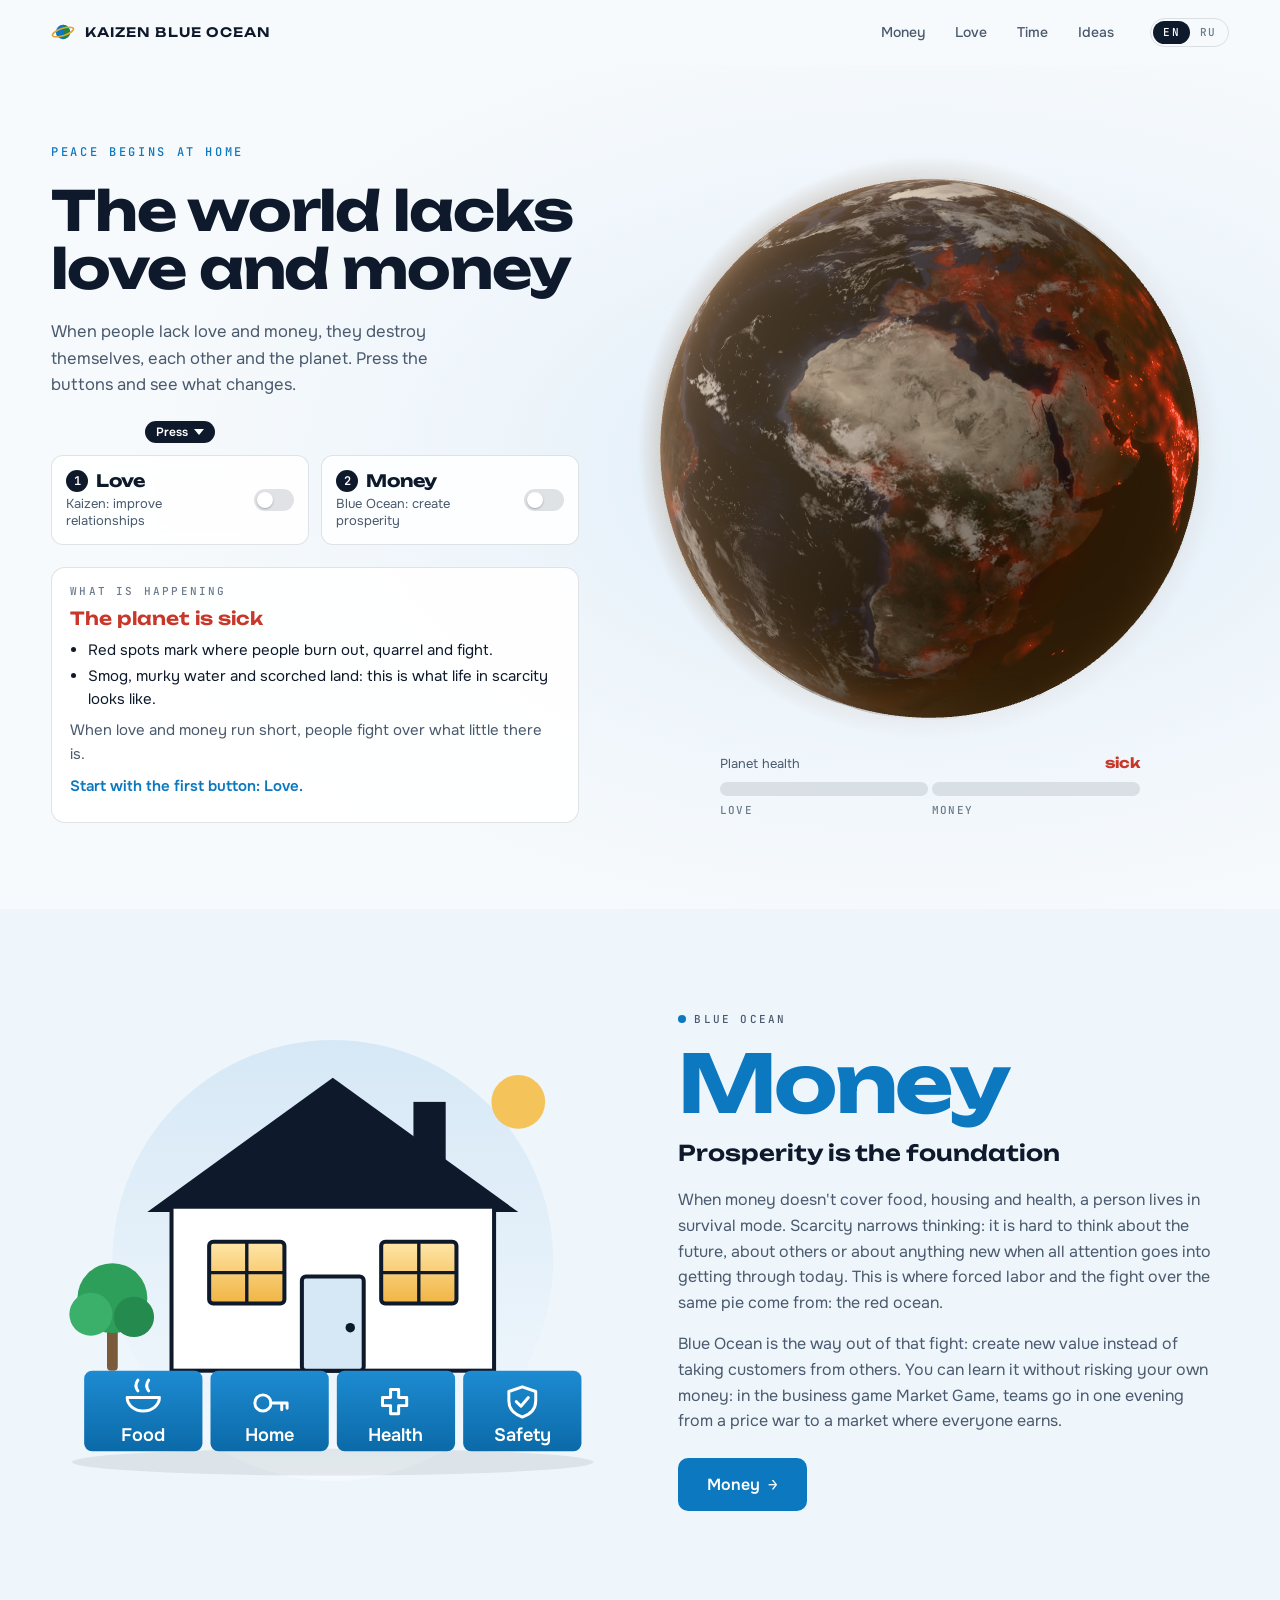
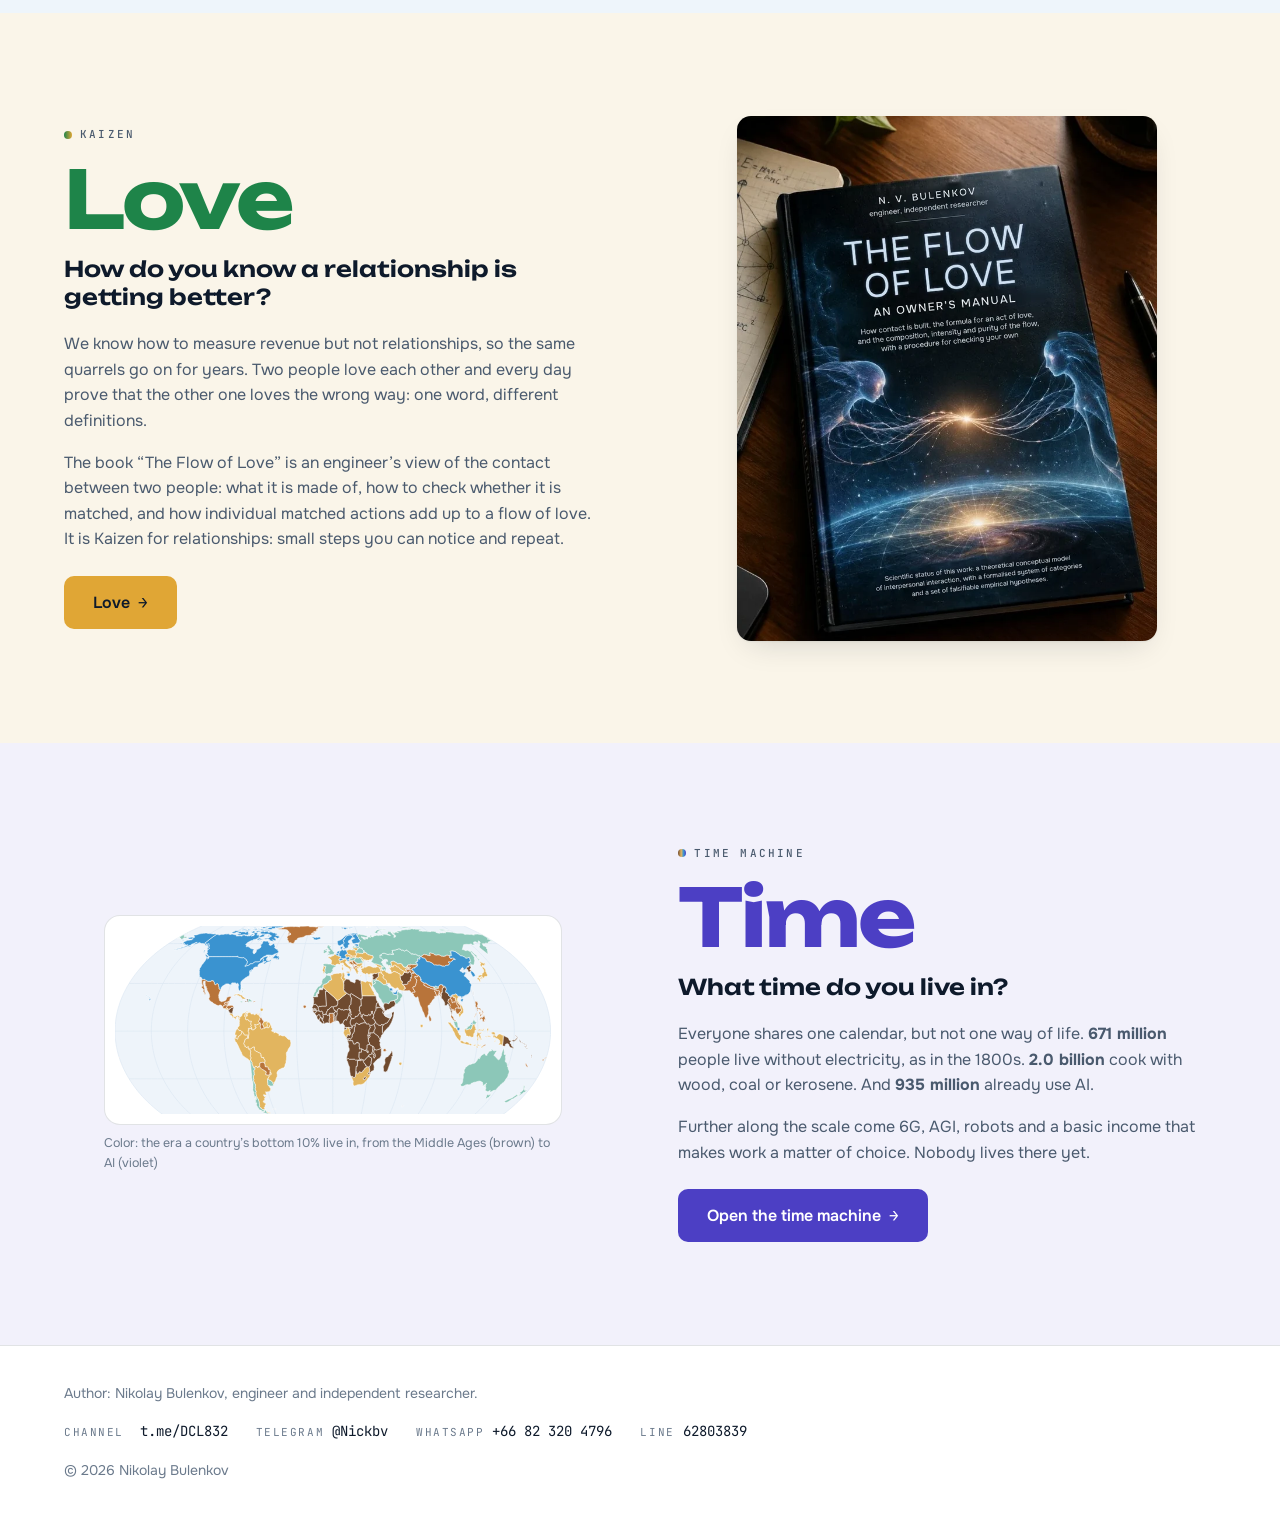
==== commit 6036e374: "Ideas page: an open registry rated on the violence–love scale A new page /ideas/ (and /ru/ideas/) wi" ====
--- a/src/index.html
+++ b/src/index.html
@@ -20,6 +20,7 @@
     <a href="#money" data-nav="money"><span data-l="ru">Деньги</span><span data-l="en">Money</span></a>
     <a href="#love" data-nav="love"><span data-l="ru">Любовь</span><span data-l="en">Love</span></a>
     <a href="#time" data-nav="time"><span data-l="ru">Время</span><span data-l="en">Time</span></a>
+    <a href="#ideas" data-nav="ideas"><span data-l="ru">Идеи</span><span data-l="en">Ideas</span></a>
   </nav>
   <div class="lang" role="group" aria-label="Язык / Language">
     <button type="button" data-lang="en" aria-pressed="true">EN</button>
@@ -528,6 +529,106 @@
     </div>
   </section>
 </div>
+
+<!-- ═══════════════════ ИДЕИ ═══════════════════ -->
+<div class="view" data-view="ideas" hidden>
+  <section class="page-hero page-hero--ideas">
+    <div class="page-hero__text">
+      <p class="crumbs"><a href="#top"><span data-l="ru">Главная</span><span data-l="en">Home</span></a> / <span data-l="ru">Идеи</span><span data-l="en">Ideas</span></p>
+      <p class="label"><span class="dot dot--ideas"></span><span data-l="ru">Идеи · шкала «насилие — любовь»</span><span data-l="en">Ideas · the violence–love scale</span></p>
+      <h1><span data-l="ru">Идеи для мира без насилия</span><span data-l="en">Ideas for a world without violence</span></h1>
+      <p class="lead"><span data-l="ru">Многие придумывают, как сделать мир лучше, но их идеи тонут в шуме, а проверить их не по чему. Здесь каждую идею оценивают по одной открытой шкале: снижает ли она насилие или только переносит его на других. Лучшие идеи видят все: их можно прочитать, скачать и передать дальше.</span><span data-l="en">Many people imagine how to make the world better, but their ideas drown in the noise and there is nothing to test them against. Here every idea is rated on one open scale: does it reduce violence, or only shift it onto others? The best ideas are visible to everyone: read them, download them, pass them on.</span></p>
+      <div class="actions">
+        <a class="btn btn--ideas btn--lg" href="#idea-prompt"><span data-l="ru">Предложить идею</span><span data-l="en">Propose an idea</span> <span class="arr">↓</span></a>
+        <a class="btn btn--ghost btn--lg" href="#idea-list"><span data-l="ru">Рейтинг идей</span><span data-l="en">Idea ranking</span></a>
+      </div>
+    </div>
+    <ol class="steps">
+      <li><b><span data-l="ru">Интервью с вашим ИИ</span><span data-l="en">An interview with your AI</span></b><span><span data-l="ru">Скопируйте промпт в ChatGPT, Claude или другой ИИ. Он задаст 13 вопросов, сыграет за тех, кто против, и соберёт файл идеи.</span><span data-l="en">Copy the prompt into ChatGPT, Claude or another AI. It asks 13 questions, speaks for those who disagree and builds the idea file.</span></span></li>
+      <li><b><span data-l="ru">Отправка файла</span><span data-l="en">Send the file</span></b><span><span data-l="ru">Загрузите файл или вставьте текст. Сайт примет только файл, собранный после интервью.</span><span data-l="en">Upload the file or paste the text. The site accepts only a file built after the interview.</span></span></li>
+      <li><b><span data-l="ru">Оценка и публикация</span><span data-l="en">Rating and publication</span></b><span><span data-l="ru">ИИ оценивает идею по открытым правилам, и она сразу появляется в рейтинге — с разбором и советами.</span><span data-l="en">An AI rates the idea by open rules, and it goes straight into the ranking, with a review and advice.</span></span></li>
+    </ol>
+  </section>
+
+  <section class="sec" id="idea-scale">
+    <div class="sec__in">
+      <h2><span data-l="ru">Шкала «насилие — любовь»</span><span data-l="en">The violence–love scale</span></h2>
+      <p class="sec__lead"><span data-l="ru">Насилие здесь — любое действие, которое человек совершает или терпит без одного из трёх «да»: хочу, согласен с последствиями, можно. Идея поднимается по шкале, когда всё больше людей получают все три «да» — и никто не платит за это своими.</span><span data-l="en">Violence here is any action a person takes or endures without one of three yeses: I want it, I agree with the consequences, it is allowed. An idea climbs the scale when more people get all three yeses, and nobody pays for it with their own.</span></p>
+      <div class="ideas-scale" data-ideas-scale><p class="note"><span data-l="ru">Шкала с отметками появится на собранном сайте.</span><span data-l="en">The scale with its marks appears on the built site.</span></p></div>
+      <h3><span data-l="ru">Пять флагов, из которых складывается уровень</span><span data-l="en">Five flags that set the level</span></h3>
+      <ul class="facts flags-legend">
+        <li><b><span data-l="ru">Перенос</span><span data-l="en">Transfer</span></b><span><span data-l="ru">Не оплачен ли выигрыш одних потерей других? Не загоняет ли запрет людей в тень, где споры решают силой?</span><span data-l="en">Is what some gain paid for by what others lose? Does a ban push people underground, where disputes are settled by force?</span></span></li>
+        <li><b><span data-l="ru">Откат</span><span data-l="en">Rollback</span></b><span><span data-l="ru">Держится ли изменение у тех, кто не выбирал его сам, — у второго поколения? Или только на энтузиазме, кризисе и силе?</span><span data-l="en">Does the change hold for people who didn’t choose it themselves, the second generation? Or only on enthusiasm, crisis and force?</span></span></li>
+        <li><b><span data-l="ru">Выход</span><span data-l="en">Exit</span></b><span><span data-l="ru">Может ли несогласный уйти без потерь? Согласие засчитывается только там, где можно отказаться.</span><span data-l="en">Can someone who disagrees leave without losing anything? Consent counts only where people can say no.</span></span></li>
+        <li><b><span data-l="ru">Мост</span><span data-l="en">Bridge</span></b><span><span data-l="ru">Если идея снимает давление — ведёт ли что-то людей к хорошему результату с первого дня? Снять запрет мало, нужен путь.</span><span data-l="en">If the idea lifts pressure, does something lead people to a good outcome from day one? Lifting a ban is not enough; there has to be a path.</span></span></li>
+        <li><b><span data-l="ru">Опекун</span><span data-l="en">Guardian</span></b><span><span data-l="ru">Дети и будущие поколения ещё не могут согласиться сами. Спрашивают ли их, и когда они получат своё «да»?</span><span data-l="en">Children and future generations can’t consent yet. Are they asked, and when will they get their own yes?</span></span></li>
+      </ul>
+      <p class="note"><span data-l="ru">Правила одни для всех идей и открыты: </span><span data-l="en">The rules are the same for every idea and open to all: </span><a href="https://github.com/ph001player1-lab/kaizenblueocean.homes/blob/claude/zealous-dirac-yrij3p/docs/ideas-rubric.md" target="_blank" rel="noopener"><span data-l="ru">как оцениваются идеи</span><span data-l="en">how ideas are rated (in Russian)</span></a>. <span data-l="ru">Оценку делает ИИ по этим правилам и может ошибаться. Исторические случаи на шкале — отметки на линейке: они показывают, как шкала работает на событиях с известным исходом.</span><span data-l="en">An AI rates ideas by these rules and can be wrong. The historical cases on the scale are marks on a ruler: they show how the scale works on events whose outcome is known.</span></p>
+    </div>
+  </section>
+
+  <section class="sec sec--tint-ideas" id="idea-prompt">
+    <div class="sec__in">
+      <h2><span data-l="ru">Шаг 1. Интервью с вашим ИИ</span><span data-l="en">Step 1. An interview with your AI</span></h2>
+      <p class="sec__lead"><span data-l="ru">Скопируйте промпт и вставьте его в ChatGPT, Claude или любой другой ИИ. Интервью займёт 15–30 минут. В конце ИИ честно скажет, где идея рискует обернуться насилием, и соберёт файл для отправки.</span><span data-l="en">Copy the prompt and paste it into ChatGPT, Claude or any other AI. The interview takes 15–30 minutes. At the end, the AI tells you honestly where the idea risks turning into violence, and builds the file to send.</span></p>
+      <div class="actions">
+        <button type="button" class="btn btn--ideas" data-copy-prompt><span data-label><span data-l="ru">Скопировать промпт</span><span data-l="en">Copy the prompt</span></span></button>
+        <a class="btn btn--ghost" data-l="ru" href="assets/ideas/prompt-ru.md" download="kbo-idea-prompt-ru.md">Скачать промпт</a>
+        <a class="btn btn--ghost" data-l="en" href="assets/ideas/prompt-en.md" download="kbo-idea-prompt-en.md">Download the prompt</a>
+      </div>
+      <pre class="prompt" data-ideas-prompt tabindex="0"><!-- ideas:prompt --></pre>
+    </div>
+  </section>
+
+  <section class="sec" id="idea-submit">
+    <div class="sec__in">
+      <h2><span data-l="ru">Шаг 2. Отправьте файл</span><span data-l="en">Step 2. Send the file</span></h2>
+      <p class="sec__lead"><span data-l="ru">Сайт принимает только файл, который собрал ваш ИИ после интервью: в нём должны быть ответы на все 13 вопросов и самопроверка.</span><span data-l="en">The site accepts only a file your AI built after the interview: it must contain answers to all 13 questions and the self-check.</span></p>
+      <form class="idea-form" data-ideas-form novalidate>
+        <label class="idea-form__file">
+          <span data-l="ru">Загрузить файл .md или .txt</span><span data-l="en">Upload a .md or .txt file</span>
+          <input type="file" name="file" accept=".md,.txt,text/markdown,text/plain">
+        </label>
+        <label class="idea-form__field">
+          <span data-l="ru">…или вставьте текст файла</span><span data-l="en">…or paste the file’s text</span>
+          <textarea name="idea" rows="12" spellcheck="false" placeholder="&lt;!-- KBO-IDEA v1 --&gt;"></textarea>
+        </label>
+        <div class="idea-form__status" data-ideas-status data-state="idle" aria-live="polite"></div>
+        <label class="idea-form__field">
+          <span data-l="ru">Как с вами связаться, если появятся вопросы (не публикуется, по желанию)</span><span data-l="en">How to reach you if there are questions (not published, optional)</span>
+          <input type="text" name="contact" maxlength="200" autocomplete="email">
+        </label>
+        <label class="idea-form__check">
+          <input type="checkbox" name="consent">
+          <span><span data-l="ru">Я согласен, что идея и её оценка будут опубликованы под лицензией CC BY 4.0: их можно читать, скачивать и передавать дальше со ссылкой на автора.</span><span data-l="en">I agree that the idea and its rating will be published under the CC BY 4.0 licence: anyone may read, download and share them with credit to the author.</span></span>
+        </label>
+        <div class="actions">
+          <button type="submit" class="btn btn--ideas btn--lg" disabled><span data-l="ru">Отправить на оценку</span><span data-l="en">Send for rating</span></button>
+        </div>
+        <div class="actions" data-ideas-extra></div>
+      </form>
+    </div>
+  </section>
+
+  <section class="sec sec--tint-ideas" id="idea-list">
+    <div class="sec__in">
+      <h2><span data-l="ru">Рейтинг идей</span><span data-l="en">Idea ranking</span></h2>
+      <p class="sec__lead"><span data-l="ru">Сверху — идеи, которые сильнее всего снижают насилие. У каждой есть разбор, советы, как её усилить, и файл для скачивания.</span><span data-l="en">At the top are the ideas that reduce violence the most. Each has a review, advice on making it stronger and a file to download.</span></p>
+      <div class="ideas-list" data-ideas-list><p class="note"><span data-l="ru">Рейтинг появится на собранном сайте.</span><span data-l="en">The ranking appears on the built site.</span></p></div>
+    </div>
+  </section>
+
+  <section class="cta-band cta-band--ideas">
+    <div class="sec__in">
+      <h2><span data-l="ru">Мир начинается дома</span><span data-l="en">Peace begins at home</span></h2>
+      <p><span data-l="ru">Самая сильная идея меняет то, что происходит между двумя людьми, — и только потом страны.</span><span data-l="en">The strongest idea changes what happens between two people first, and countries only after that.</span></p>
+      <div class="actions">
+        <a class="btn btn--love btn--lg" href="#love"><span data-l="ru">Любовь: книга «Поток любви»</span><span data-l="en">Love: “The Flow of Love”</span> <span class="arr">→</span></a>
+        <a class="btn btn--money btn--lg" href="#money"><span data-l="ru">Деньги: игра Market Game</span><span data-l="en">Money: Market Game</span> <span class="arr">→</span></a>
+      </div>
+    </div>
+  </section>
+</div>
 </main>
 
 <footer class="foot">
--- a/src/styles.css
+++ b/src/styles.css
@@ -21,6 +21,8 @@
   --amber: #a86a0c;
   --time: #4c3fc4;
   --time-soft: #f2f1fb;
+  --ideas: #0e7f74;
+  --ideas-soft: #edf6f4;
   --sea: #eef4fa;
   --nodata: #dfe4ea;
   --display: 'Unbounded', 'Arial Black', system-ui, sans-serif;
@@ -82,6 +84,18 @@
   .bar { gap: 10px; }
   .brand span { display: none; }
   .nav a { padding: 7px 9px; }
+}
+/* Четыре раздела в шапке: на узких телефонах ужимаем отступы, чтобы всё влезло. */
+@media (max-width: 430px) {
+  .bar { gap: 6px; padding-inline: 12px; }
+  .nav { gap: 0; }
+  .nav a { padding: 6px 6px; font-size: 13px; }
+  .lang button, .lang a, .lang span { padding: 6px 7px; }
+}
+@media (max-width: 350px) {
+  .bar { padding-inline: 8px; }
+  .nav a { padding: 6px 4px; font-size: 12.5px; }
+  .lang button, .lang a, .lang span { padding: 6px 5px; }
 }
 
 /* ── кнопки ────────────────────────────────────────── */
@@ -540,3 +554,123 @@
 .contacts a { text-decoration: none; }
 .contacts span { font: 11px/1 var(--mono); letter-spacing: 0.14em; text-transform: uppercase; color: var(--mute); margin-right: 8px; }
 .contacts code { font: 14px var(--mono); color: var(--ink); user-select: all; }
+
+/* ── страница «Идеи»: шкала «насилие — любовь» ─────── */
+/* Цвета уровней: красный — насилие, зелень и золото — любовь, как на планете. */
+.sr { position: absolute; width: 1px; height: 1px; overflow: hidden; clip: rect(0 0 0 0); white-space: nowrap; }
+.btn--ideas { background: var(--ideas); color: var(--white); }
+.btn--ideas:disabled { opacity: 0.45; cursor: not-allowed; transform: none; box-shadow: none; }
+.dot--ideas { background: linear-gradient(90deg, var(--fever), var(--gold) 50%, var(--leaf)); }
+.sec--tint-ideas { background: var(--ideas-soft); }
+.cta-band--ideas { background: #0d3a35; color: var(--white); }
+[data-level="-3"] { --lvl: #c8372a; --lvl-soft: #fbe9e6; }
+[data-level="-2"] { --lvl: #c4502b; --lvl-soft: #fbece4; }
+[data-level="-1"] { --lvl: #a86a0c; --lvl-soft: #fbf2e1; }
+[data-level="0"] { --lvl: #5b6b7e; --lvl-soft: #eef1f4; }
+[data-level="1"] { --lvl: #4f8a3a; --lvl-soft: #eef6e9; }
+[data-level="2"] { --lvl: #1e8449; --lvl-soft: #e6f4ec; }
+[data-level="3"] { --lvl: #1e8449; --lvl-soft: #f6f1df; }
+
+.steps { margin: 0; padding: 0; list-style: none; counter-reset: step; display: grid; gap: 10px; }
+.steps li {
+  counter-increment: step; display: grid; grid-template-columns: 2.2rem minmax(0, 1fr); gap: 4px 14px;
+  padding: 16px 18px; background: var(--white); border: 1px solid var(--line); border-radius: 12px;
+}
+.steps li::before {
+  content: counter(step); grid-row: span 2; width: 2.2rem; height: 2.2rem; border-radius: 50%;
+  display: grid; place-items: center; background: var(--ideas); color: var(--white); font: 700 15px/1 var(--display);
+}
+.steps b { font: 600 16px/1.3 var(--display); }
+.steps span { color: var(--slate); font-size: 14.5px; line-height: 1.45; }
+
+.ideas-scale { display: grid; gap: clamp(24px, 3vw, 36px); }
+.scale { margin: 0; padding: 0; list-style: none; display: grid; grid-template-columns: repeat(7, minmax(0, 1fr)); gap: 6px; }
+.scale__lvl {
+  display: grid; grid-template-rows: auto auto auto 1fr auto; gap: 6px; padding: 14px 12px 12px;
+  background: var(--lvl-soft); border-top: 4px solid var(--lvl); border-radius: 10px; min-width: 0;
+}
+.scale__lvl[data-level="3"] { border-image: linear-gradient(90deg, var(--leaf), var(--gold)) 1; border-radius: 0 0 10px 10px; }
+.scale__num { font: 700 clamp(1.4rem, 2.4vw, 2rem)/1 var(--display); color: var(--lvl); font-variant-numeric: tabular-nums; }
+.scale__name { font: 600 14px/1.25 var(--display); color: var(--ink); overflow-wrap: anywhere; }
+.scale__rule { font-size: 12.5px; line-height: 1.35; color: var(--slate); }
+.scale__marks { margin: 4px 0 0; padding: 0; list-style: none; display: grid; gap: 4px; align-content: start; }
+.scale__marks a {
+  display: block; padding: 4px 8px; border-radius: 6px; background: var(--white); border: 1px dashed var(--lvl);
+  font-size: 12.5px; line-height: 1.3; color: var(--ink); text-decoration: none;
+}
+.scale__marks a:hover { border-style: solid; }
+.scale__count { font: 500 11px/1.4 var(--mono); letter-spacing: 0.1em; text-transform: uppercase; color: var(--mute); }
+@media (max-width: 900px) {
+  .scale { grid-template-columns: minmax(0, 1fr); }
+  .scale__lvl { grid-template-columns: 3rem minmax(0, 1fr); grid-template-rows: none; align-items: start; border-top: 0; border-left: 4px solid var(--lvl); }
+  .scale__lvl[data-level="3"] { border-image: linear-gradient(180deg, var(--leaf), var(--gold)) 1; border-radius: 0 10px 10px 0; }
+  .scale__num { grid-row: span 4; }
+  .scale__lvl > :not(.scale__num) { grid-column: 2; }
+}
+
+.lvl { margin: 0; display: inline-flex; align-items: baseline; gap: 8px; padding: 6px 12px; border-radius: 999px; background: var(--lvl-soft); color: var(--lvl); justify-self: start; }
+.sec .lvl { color: var(--lvl); }
+.lvl b { font: 700 18px/1 var(--display); font-variant-numeric: tabular-nums; }
+.lvl span { font: 600 13.5px/1.2 var(--text); }
+
+.flags { margin: 0; padding: 0; list-style: none; display: flex; flex-wrap: wrap; gap: 6px; }
+.flag { display: inline-flex; align-items: center; gap: 6px; padding: 3px 10px 3px 8px; border-radius: 999px; border: 1px solid var(--line); background: var(--white); font-size: 13px; color: var(--ink); }
+.flag i { width: 9px; height: 9px; border-radius: 50%; background: #c3cad3; }
+.flag--green i { background: var(--leaf); }
+.flag--yellow i { background: var(--gold); }
+.flag--red i { background: var(--fever); }
+.flag--na { color: var(--mute); border-style: dashed; }
+.flags--key { margin-top: 2px; }
+.flags--key .flag { font-size: 12.5px; color: var(--slate); }
+
+.calib { display: grid; gap: 10px; }
+.calib__grid { display: grid; grid-template-columns: repeat(auto-fill, minmax(min(100%, 19rem), 1fr)); gap: 12px; margin-top: 6px; }
+.calib__card { display: grid; gap: 10px; align-content: start; padding: 18px; background: var(--white); border: 1px solid var(--line); border-radius: 12px; scroll-margin-top: 80px; }
+.calib__card h4 { margin: 0; font: 600 16px/1.3 var(--display); }
+.calib__card p { font-size: 14.5px; line-height: 1.5; }
+.calib__outcome { color: var(--ink) !important; }
+.calib__outcome a { color: var(--mute); margin-left: 4px; }
+.flags-legend li { grid-template-columns: 8rem minmax(0, 1fr); }
+
+.prompt {
+  margin: 0; max-height: 26rem; overflow: auto; padding: 18px 20px; background: var(--white); border: 1px solid var(--line); border-radius: 12px;
+  font: 13px/1.55 var(--mono); color: var(--ink); white-space: pre-wrap; overflow-wrap: anywhere;
+}
+
+.idea-form { display: grid; grid-template-columns: minmax(0, 1fr); gap: 16px; max-width: 52rem; min-width: 0; }
+.idea-form__file, .idea-form__field { display: grid; gap: 6px; font-size: 14px; font-weight: 500; color: var(--ink); }
+.idea-form__file input { width: 100%; min-width: 0; font: inherit; font-weight: 400; padding: 12px; border: 1px dashed rgba(14, 26, 43, 0.3); border-radius: 10px; background: var(--white); }
+.idea-form textarea, .idea-form input[type="text"] {
+  width: 100%; padding: 12px 14px; border: 1px solid rgba(14, 26, 43, 0.22); border-radius: 10px; background: var(--white);
+  font: 13.5px/1.5 var(--mono); color: var(--ink); resize: vertical;
+}
+.idea-form input[type="text"] { font: 15px/1.4 var(--text); }
+.idea-form textarea:focus, .idea-form input:focus { outline: 2px solid var(--ideas); outline-offset: 1px; }
+.idea-form__check { display: grid; grid-template-columns: auto minmax(0, 1fr); gap: 10px; align-items: start; font-size: 14px; color: var(--slate); }
+.idea-form__check input { width: 18px; height: 18px; margin-top: 2px; accent-color: var(--ideas); }
+.idea-form__status { display: grid; gap: 4px; padding: 12px 14px; border-radius: 10px; font-size: 14px; background: var(--white); border: 1px solid var(--line); color: var(--slate); }
+.idea-form__status p { margin: 0; color: inherit; }
+.idea-form__status[data-state="ok"] { border-color: rgba(30, 132, 73, 0.4); background: #eef7f1; color: var(--leaf); }
+.idea-form__status[data-state="error"] { border-color: rgba(200, 55, 42, 0.35); background: #fdf3f1; color: var(--fever); }
+.idea-form [data-ideas-extra]:empty { display: none; }
+
+.ideas-list { display: grid; gap: 14px; }
+.ideas-empty { padding: 22px; background: var(--white); border: 1px dashed rgba(14, 26, 43, 0.25); border-radius: 12px; }
+.ideas-empty a { color: var(--ideas); font-weight: 600; }
+.idea { display: grid; gap: 12px; padding: clamp(18px, 3vw, 26px); background: var(--white); border: 1px solid var(--line); border-left: 4px solid var(--lvl, var(--line)); border-radius: 12px; scroll-margin-top: 80px; }
+.idea__body { display: grid; gap: 10px; }
+.idea h3 { font: 600 clamp(1.1rem, 1.8vw, 1.3rem)/1.3 var(--display); }
+.idea__meta { font: 500 12px/1.4 var(--mono); letter-spacing: 0.06em; color: var(--mute) !important; }
+.idea__summary { color: var(--ink) !important; font-size: 16px; }
+.idea__verdict, .idea__pattern { font-size: 15px; }
+.idea__improve { display: grid; gap: 4px; font-size: 15px; color: var(--slate); }
+.idea__improve b { color: var(--ink); }
+.idea__improve ul { margin: 0; padding-left: 20px; display: grid; gap: 2px; }
+.idea details { border-top: 1px solid var(--line); padding-top: 10px; }
+.idea summary { cursor: pointer; font-weight: 600; color: var(--ideas); }
+.idea__review { display: grid; gap: 10px; margin: 12px 0; font-size: 15px; }
+.idea__review h4 { margin: 6px 0 0; font: 600 15px/1.3 var(--display); }
+.idea__review ul { margin: 0; padding-left: 20px; color: var(--slate); }
+.idea__raw { margin: 0; max-height: 24rem; overflow: auto; padding: 14px 16px; background: var(--paper); border: 1px solid var(--line); border-radius: 10px; font: 12.5px/1.55 var(--mono); white-space: pre-wrap; overflow-wrap: anywhere; }
+.idea__actions { display: flex; flex-wrap: wrap; gap: 10px; }
+.idea__actions .btn { padding: 9px 16px; font-size: 14px; }
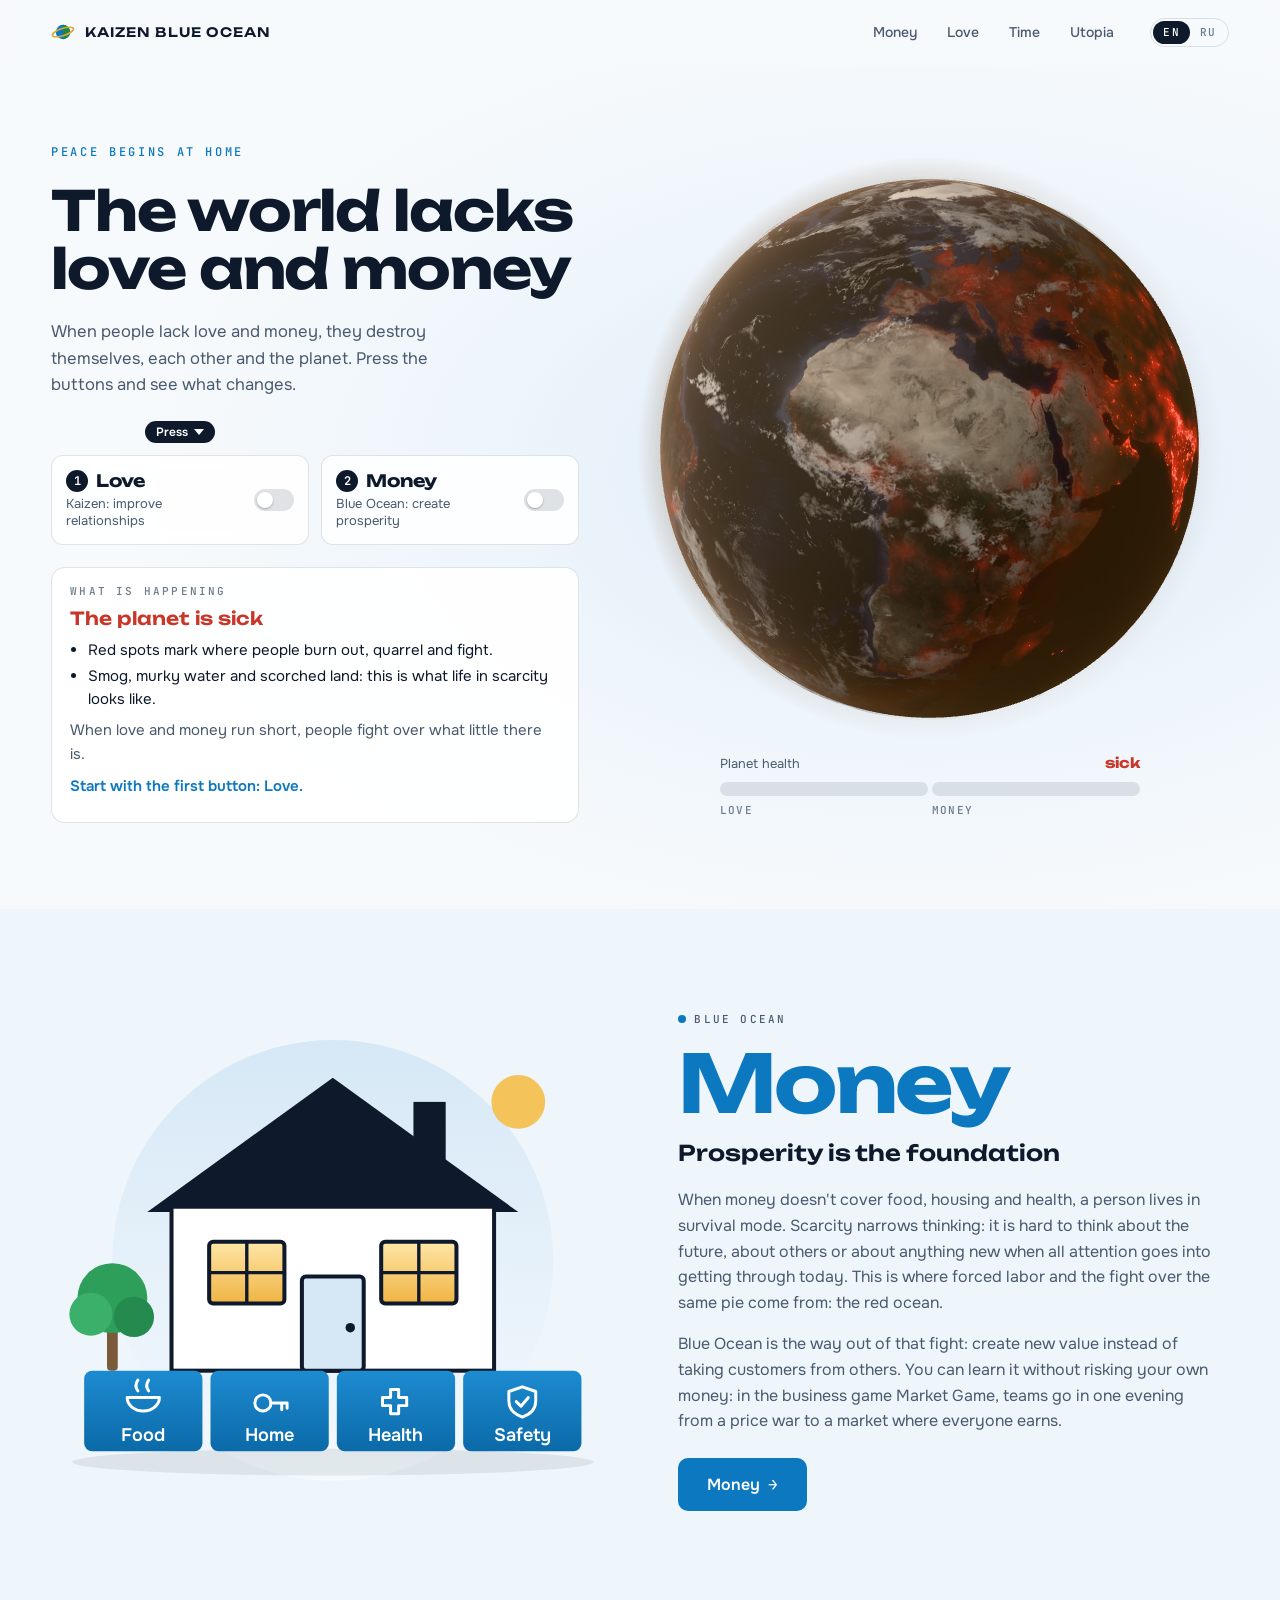
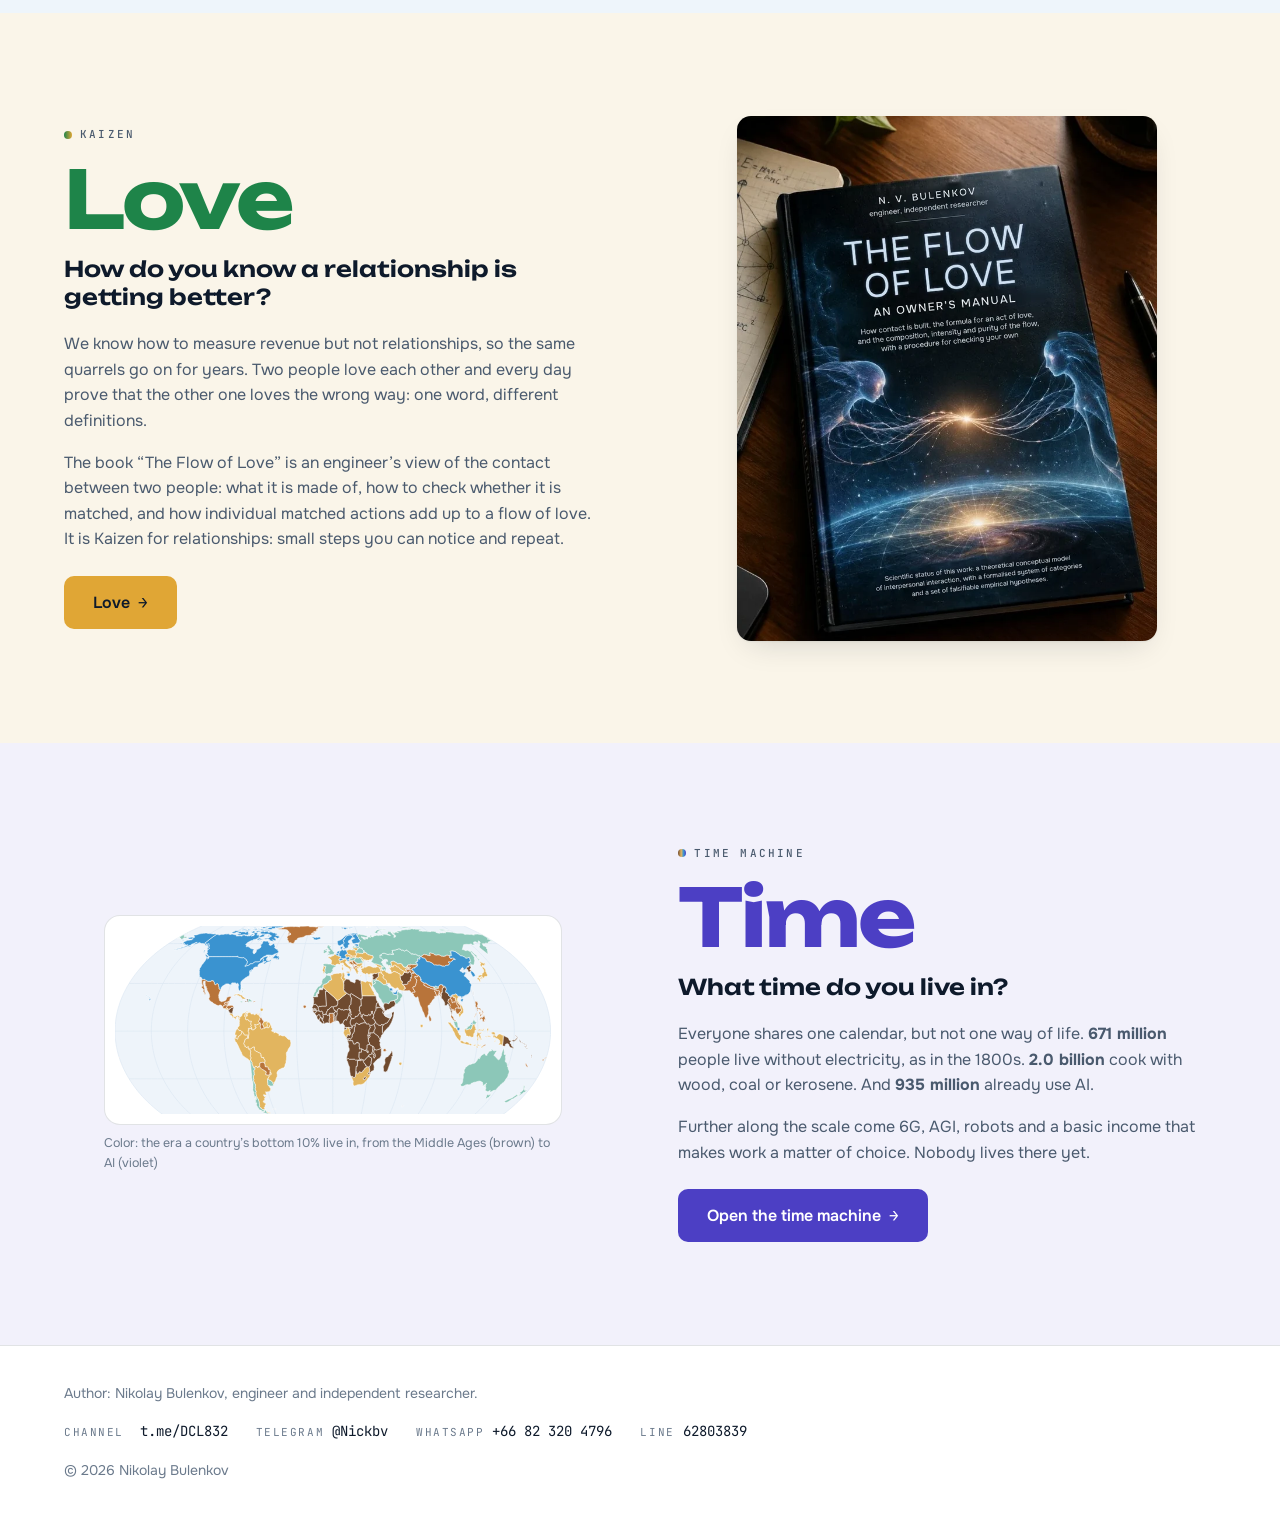
==== commit 705b82e4: "Utopia page replaces Ideas: a "want to" vote, intake script, archive - The Ideas section moves to ar" ====
--- a/src/index.html
+++ b/src/index.html
@@ -20,7 +20,7 @@
     <a href="#money" data-nav="money"><span data-l="ru">Деньги</span><span data-l="en">Money</span></a>
     <a href="#love" data-nav="love"><span data-l="ru">Любовь</span><span data-l="en">Love</span></a>
     <a href="#time" data-nav="time"><span data-l="ru">Время</span><span data-l="en">Time</span></a>
-    <a href="#ideas" data-nav="ideas"><span data-l="ru">Идеи</span><span data-l="en">Ideas</span></a>
+    <a href="#utopia" data-nav="utopia"><span data-l="ru">Утопия</span><span data-l="en">Utopia</span></a>
   </nav>
   <div class="lang" role="group" aria-label="Язык / Language">
     <button type="button" data-lang="en" aria-pressed="true">EN</button>
@@ -515,6 +515,7 @@
         <article><h3><span data-l="ru">Роботы</span><span data-l="en">Robots</span></h3><p><span data-l="ru">Больше всего роботов на заводах Южной Кореи — 1 220 на 10 000 рабочих. Дальше Сингапур (818), Германия (449) и Япония (446); в среднем по миру — 132.</span><span data-l="en">South Korea’s factories have the most robots: 1,220 per 10,000 workers. Next come Singapore (818), Germany (449) and Japan (446); the world average is 132.</span></p><p class="src"><a href="https://ifr.org/ifr-press-releases/news/robot-density-surges-in-europe-asia-and-americas" target="_blank" rel="noopener">IFR, World Robotics 2025</a></p></article>
         <article><h3><span data-l="ru">Базовый доход</span><span data-l="en">Basic income</span></h3><p><span data-l="ru">Полностью его нет ни в одной стране. Есть выплаты всем жителям — на Аляске ($1 000 в 2025 году) и в Макао — и опыты: 12 лет в Кении, два года в Финляндии. Исследователи ИИ ставят 50 на 50, что все профессии автоматизируют к 2116 году.</span><span data-l="en">No country has a full one yet. There are payouts to all residents, in Alaska ($1,000 in 2025) and Macau, and trials: 12 years in Kenya, two years in Finland. AI researchers put even odds on all jobs being automated by 2116.</span></p><p class="src"><a href="https://dor.alaska.gov/department-of-revenue/news-detail/2025/09/22/department-of-revenue-announces-2025-permanent-fund-dividend-amount" target="_blank" rel="noopener">Alaska DOR</a>, <a href="https://www.givedirectly.org/" target="_blank" rel="noopener">GiveDirectly</a>, <a href="https://arxiv.org/abs/2401.02843" target="_blank" rel="noopener">AI Impacts</a></p></article>
       </div>
+      <div class="actions"><a class="btn btn--utopia" href="#utopia"><span data-l="ru">Хотите жить в этом будущем? Утопия</span><span data-l="en">Want to live in this future? Utopia</span> <span class="arr">→</span></a></div>
     </div>
   </section>
 
@@ -530,101 +531,168 @@
   </section>
 </div>
 
-<!-- ═══════════════════ ИДЕИ ═══════════════════ -->
-<div class="view" data-view="ideas" hidden>
-  <section class="page-hero page-hero--ideas">
+<!-- ═══════════════════ УТОПИЯ ═══════════════════ -->
+<div class="view" data-view="utopia" hidden>
+  <section class="page-hero page-hero--utopia">
     <div class="page-hero__text">
-      <p class="crumbs"><a href="#top"><span data-l="ru">Главная</span><span data-l="en">Home</span></a> / <span data-l="ru">Идеи</span><span data-l="en">Ideas</span></p>
-      <p class="label"><span class="dot dot--ideas"></span><span data-l="ru">Идеи · шкала «насилие — любовь»</span><span data-l="en">Ideas · the violence–love scale</span></p>
-      <h1><span data-l="ru">Идеи для мира без насилия</span><span data-l="en">Ideas for a world without violence</span></h1>
-      <p class="lead"><span data-l="ru">Многие придумывают, как сделать мир лучше, но их идеи тонут в шуме, а проверить их не по чему. Здесь каждую идею оценивают по одной открытой шкале: снижает ли она насилие или только переносит его на других. Лучшие идеи видят все: их можно прочитать, скачать и передать дальше.</span><span data-l="en">Many people imagine how to make the world better, but their ideas drown in the noise and there is nothing to test them against. Here every idea is rated on one open scale: does it reduce violence, or only shift it onto others? The best ideas are visible to everyone: read them, download them, pass them on.</span></p>
+      <p class="crumbs"><a href="#top"><span data-l="ru">Главная</span><span data-l="en">Home</span></a> / <span data-l="ru">Утопия</span><span data-l="en">Utopia</span></p>
+      <p class="label"><span class="dot dot--utopia"></span><span data-l="ru">Утопия · голосование</span><span data-l="en">Utopia · vote</span></p>
+      <h1><span data-l="ru">Утопия — место, которого пока нет</span><span data-l="en">Utopia: a place that does not exist yet</span></h1>
+      <p class="lead"><span data-l="ru">Мы собираем тех, кто хочет в нём жить. Там работают роботы и ИИ, у каждого высокий доход, а между людьми действует один принцип — DCL. Голос бесплатный и ни к чему не обязывает: это просто ваше «хочу».</span><span data-l="en">We are gathering the people who want to live there. Robots and AI do the work, everyone has a high income, and one principle holds between people: DCL. The vote is free and binds you to nothing: it is simply your “I want”.</span></p>
       <div class="actions">
-        <a class="btn btn--ideas btn--lg" href="#idea-prompt"><span data-l="ru">Предложить идею</span><span data-l="en">Propose an idea</span> <span class="arr">↓</span></a>
-        <a class="btn btn--ghost btn--lg" href="#idea-list"><span data-l="ru">Рейтинг идей</span><span data-l="en">Idea ranking</span></a>
-      </div>
-    </div>
-    <ol class="steps">
-      <li><b><span data-l="ru">Интервью с вашим ИИ</span><span data-l="en">An interview with your AI</span></b><span><span data-l="ru">Скопируйте промпт в ChatGPT, Claude или другой ИИ. Он задаст 13 вопросов, сыграет за тех, кто против, и соберёт файл идеи.</span><span data-l="en">Copy the prompt into ChatGPT, Claude or another AI. It asks 13 questions, speaks for those who disagree and builds the idea file.</span></span></li>
-      <li><b><span data-l="ru">Отправка файла</span><span data-l="en">Send the file</span></b><span><span data-l="ru">Загрузите файл или вставьте текст. Сайт примет только файл, собранный после интервью.</span><span data-l="en">Upload the file or paste the text. The site accepts only a file built after the interview.</span></span></li>
-      <li><b><span data-l="ru">Оценка и публикация</span><span data-l="en">Rating and publication</span></b><span><span data-l="ru">ИИ оценивает идею по открытым правилам, и она сразу появляется в рейтинге — с разбором и советами.</span><span data-l="en">An AI rates the idea by open rules, and it goes straight into the ranking, with a review and advice.</span></span></li>
-    </ol>
-  </section>
-
-  <section class="sec" id="idea-scale">
-    <div class="sec__in">
-      <h2><span data-l="ru">Шкала «насилие — любовь»</span><span data-l="en">The violence–love scale</span></h2>
-      <p class="sec__lead"><span data-l="ru">Насилие здесь — любое действие, которое человек совершает или терпит без одного из трёх «да»: хочу, согласен с последствиями, можно. Идея поднимается по шкале, когда всё больше людей получают все три «да» — и никто не платит за это своими.</span><span data-l="en">Violence here is any action a person takes or endures without one of three yeses: I want it, I agree with the consequences, it is allowed. An idea climbs the scale when more people get all three yeses, and nobody pays for it with their own.</span></p>
-      <div class="ideas-scale" data-ideas-scale><p class="note"><span data-l="ru">Шкала с отметками появится на собранном сайте.</span><span data-l="en">The scale with its marks appears on the built site.</span></p></div>
-      <h3><span data-l="ru">Пять флагов, из которых складывается уровень</span><span data-l="en">Five flags that set the level</span></h3>
-      <ul class="facts flags-legend">
-        <li><b><span data-l="ru">Перенос</span><span data-l="en">Transfer</span></b><span><span data-l="ru">Не оплачен ли выигрыш одних потерей других? Не загоняет ли запрет людей в тень, где споры решают силой?</span><span data-l="en">Is what some gain paid for by what others lose? Does a ban push people underground, where disputes are settled by force?</span></span></li>
-        <li><b><span data-l="ru">Откат</span><span data-l="en">Rollback</span></b><span><span data-l="ru">Держится ли изменение у тех, кто не выбирал его сам, — у второго поколения? Или только на энтузиазме, кризисе и силе?</span><span data-l="en">Does the change hold for people who didn’t choose it themselves, the second generation? Or only on enthusiasm, crisis and force?</span></span></li>
-        <li><b><span data-l="ru">Выход</span><span data-l="en">Exit</span></b><span><span data-l="ru">Может ли несогласный уйти без потерь? Согласие засчитывается только там, где можно отказаться.</span><span data-l="en">Can someone who disagrees leave without losing anything? Consent counts only where people can say no.</span></span></li>
-        <li><b><span data-l="ru">Мост</span><span data-l="en">Bridge</span></b><span><span data-l="ru">Если идея снимает давление — ведёт ли что-то людей к хорошему результату с первого дня? Снять запрет мало, нужен путь.</span><span data-l="en">If the idea lifts pressure, does something lead people to a good outcome from day one? Lifting a ban is not enough; there has to be a path.</span></span></li>
-        <li><b><span data-l="ru">Опекун</span><span data-l="en">Guardian</span></b><span><span data-l="ru">Дети и будущие поколения ещё не могут согласиться сами. Спрашивают ли их, и когда они получат своё «да»?</span><span data-l="en">Children and future generations can’t consent yet. Are they asked, and when will they get their own yes?</span></span></li>
+        <a class="btn btn--utopia btn--lg" href="#vote"><span data-l="ru">Хочу в Утопию</span><span data-l="en">I want to live in Utopia</span> <span class="arr">↓</span></a>
+      </div>
+    </div>
+    <div class="tally" data-utopia-tally>
+      <p class="label"><span data-l="ru">Уже хотят</span><span data-l="en">Already want to</span></p>
+      <p class="tally__n" data-utopia-count>—</p>
+      <p class="tally__sub" data-utopia-sub><span data-l="ru">Счётчик появится, когда откроется голосование.</span><span data-l="en">The counter appears once voting opens.</span></p>
+    </div>
+  </section>
+
+  <section class="sec sec--tint-utopia">
+    <div class="sec__in">
+      <h2><span data-l="ru">Как мы её видим</span><span data-l="en">How we see it</span></h2>
+      <div class="pains vision">
+        <article><h3><span data-l="ru">Работают роботы и ИИ</span><span data-l="en">Robots and AI do the work</span></h3><p><span data-l="ru">Еду, дома, дороги и лекарства делают машины. Работа становится выбором, а не необходимостью.</span><span data-l="en">Machines make the food, homes, roads and medicine. Work becomes a choice, not a necessity.</span></p></article>
+        <article><h3><span data-l="ru">Высокий доход для всех</span><span data-l="en">A high income for everyone</span></h3><p><span data-l="ru">Не базовый, а высокий: роботы и ИИ производят столько, что хватает всем. Громче всех эту идею продвигает Илон Маск, и мы её поддерживаем.</span><span data-l="en">Not a basic income but a high one: robots and AI produce enough for everyone. Elon Musk is the loudest voice for this idea, and we support it.</span></p></article>
+        <article><h3><span data-l="ru">Базовое — бесплатно</span><span data-l="en">The basics are free</span></h3><p><span data-l="ru">Жильё, еда, врач, учёба и дорога — как воздух. Деньги нужны только для редкого: того, что человек сделал руками, потому что хотел.</span><span data-l="en">Housing, food, a doctor, education and travel are like air. Money is only for rare things: what a person made by hand because they wanted to.</span></p></article>
+        <article><h3><span data-l="ru">Виртуальная среда</span><span data-l="en">Virtual worlds</span></h3><p><span data-l="ru">То, что нельзя с живым человеком, можно пережить в виртуальной среде: там нет второго, которому можно навредить. Но закон действует и там.</span><span data-l="en">What you cannot do with a living person you can live through in a virtual world, where there is no second person to harm. But the law applies there too.</span></p></article>
+        <article><h3><span data-l="ru">Общий принцип — DCL</span><span data-l="en">One shared principle: DCL</span></h3><p><span data-l="ru">Хочу · Согласен · Можно. Со вторым человеком — только когда хотят и согласны оба и это можно.</span><span data-l="en">Want · Agree · Allowed. With another person, only when both want it, both agree and it is allowed.</span></p></article>
+      </div>
+    </div>
+  </section>
+
+  <section class="sec">
+    <div class="sec__in">
+      <h2><span data-l="ru">Три цифры</span><span data-l="en">Three numbers</span></h2>
+      <p class="sec__lead"><span data-l="ru">Сегодня мир оценивает человека двумя цифрами: деньгами и рейтингами. Утопия добавляет третью — уровень свободы, долю дел, которые вы делаете сами, с тремя «да». Её видите только вы.</span><span data-l="en">Today the world rates a person by two numbers: money and ratings. Utopia adds a third, the level of freedom: the share of things you do yourself, with all three yeses. Only you see it.</span></p>
+      <div class="digits">
+        <article class="digit"><b class="digit__n">1</b><h3><span data-l="ru">Деньги</span><span data-l="en">Money</span> <small><span data-l="ru">«согласен»</span><span data-l="en">“agree”</span></small></h3><p><span data-l="ru">Записанное «я согласен»: ты мне — я тебе. Считать его люди умеют тысячи лет.</span><span data-l="en">A recorded “I agree”: you give me, I give you. People have counted it for thousands of years.</span></p></article>
+        <article class="digit"><b class="digit__n">2</b><h3><span data-l="ru">Рейтинги</span><span data-l="en">Ratings</span> <small><span data-l="ru">«можно»</span><span data-l="en">“allowed”</span></small></h3><p><span data-l="ru">Кредитные истории, отзывы, звёздочки: кому что можно. Их считают последние десятилетия.</span><span data-l="en">Credit histories, reviews, stars: who is allowed what. They have been counted for the last few decades.</span></p></article>
+        <article class="digit digit--new"><b class="digit__n">3</b><h3><span data-l="ru">Свобода</span><span data-l="en">Freedom</span> <small><span data-l="ru">«хочу»</span><span data-l="en">“want”</span></small></h3><p><span data-l="ru">Доля дел, которые вы делаете сами, с тремя «да». Её видите только вы. Эту цифру добавляет Утопия.</span><span data-l="en">The share of things you do yourself, with all three yeses. Only you see it. This is the number Utopia adds.</span></p></article>
+      </div>
+    </div>
+  </section>
+
+  <section class="sec sec--tint-utopia">
+    <div class="sec__in">
+      <h2><span data-l="ru">Правила Утопии</span><span data-l="en">The rules of Utopia</span></h2>
+      <ol class="rules">
+        <li><span data-l="ru">Кто хочет, тот входит. Кто не хочет — не входит. Это бесплатно.</span><span data-l="en">Whoever wants to comes in. Whoever does not, does not. It is free.</span></li>
+        <li><span data-l="ru">Принцип DCL: со вторым человеком — только когда хотят и согласны оба и это можно.</span><span data-l="en">The DCL principle: with another person, only when both want it, both agree and it is allowed.</span></li>
+        <li><span data-l="ru">«Можно» — это закон места, где вы живёте. Переезжать никуда не нужно.</span><span data-l="en">“Allowed” means the law of the place where you live. You do not have to move anywhere.</span></li>
+        <li><span data-l="ru">Мы никого не выгоняем: если среда не подходит, вместе ищем другую — другой круг, другое сообщество, виртуальную среду.</span><span data-l="en">We do not throw anyone out: if a setting does not suit you, we look for another together — another circle, another community, a virtual world.</span></li>
+        <li><span data-l="ru">Чужое «не хочу» защищено: если чьё-то действие ломает другому «хочу» или «согласен», людей разводят по разным средам, а не наказывают.</span><span data-l="en">Another person’s “I don’t want to” is protected: if someone’s action breaks another person’s “want” or “agree”, the two are moved into different settings, not punished.</span></li>
+        <li><span data-l="ru">Выйти и вернуться можно в любой момент.</span><span data-l="en">You can leave and come back at any time.</span></li>
+        <li><span data-l="ru">Дети — только вместе с родителями.</span><span data-l="en">Children come only together with their parents.</span></li>
+        <li><span data-l="ru">Виртуальность убирает второго человека, но не закон.</span><span data-l="en">A virtual world removes the second person, but not the law.</span></li>
+      </ol>
+    </div>
+  </section>
+
+  <section class="sec">
+    <div class="sec__in">
+      <h2><span data-l="ru">Что работает уже сегодня — бесплатно</span><span data-l="en">What already works today, for free</span></h2>
+      <div class="pains today">
+        <article><h3><span data-l="ru">Приложение DCL</span><span data-l="en">The DCL app</span></h3><p><span data-l="ru">Несколько раз в день телефон спрашивает, что вы делаете, и показывает уровень свободы — третью цифру. Ответы хранятся на телефоне.</span><span data-l="en">A few times a day your phone asks what you are doing and shows your level of freedom, the third number. Your answers stay on your phone.</span></p><div class="actions"><a class="btn btn--utopia" href="https://dcl832.click/" target="_blank" rel="noopener"><span data-l="ru">Открыть dcl832.click</span><span data-l="en">Open dcl832.click</span></a></div></article>
+        <article><h3><span data-l="ru">Повесть «Время по любви»</span><span data-l="en">The novella “Time by Love”</span></h3><p><span data-l="ru">Как живут в Утопии через сто лет — глазами инженера, который проспал век.</span><span data-l="en">How people live in Utopia a hundred years from now, through the eyes of an engineer who slept for a century. In Russian.</span></p><div class="actions"><a class="btn btn--ghost" href="https://dcl832.click/books/vremya-po-lyubvi.pdf" target="_blank" rel="noopener"><span data-l="ru">Читать PDF</span><span data-l="en">Read the PDF</span></a></div></article>
+        <article><h3><span data-l="ru">Книга «Поток любви»</span><span data-l="en">The book “The Flow of Love”</span></h3><p><span data-l="ru">Инженерные схемы DCL для двоих: из чего состоит контакт и как проверить, согласован ли он.</span><span data-l="en">DCL engineering for two people: what contact is made of and how to check whether it is matched.</span></p><div class="actions"><a class="btn btn--ghost" href="#love"><span data-l="ru">О книге</span><span data-l="en">About the book</span> <span class="arr">→</span></a></div></article>
+      </div>
+    </div>
+  </section>
+
+  <section class="sec sec--tint-utopia">
+    <div class="sec__in split">
+      <div>
+        <h2><span data-l="ru">Что мы обещаем</span><span data-l="en">What we promise</span></h2>
+        <ul class="promise">
+          <li><span data-l="ru">Всё бесплатно.</span><span data-l="en">Everything is free.</span></li>
+          <li><span data-l="ru">Всё открыто: правила, цели и источники — на этой странице.</span><span data-l="en">Everything is open: the rules, the goals and the sources are on this page.</span></li>
+          <li><span data-l="ru">Контакты не публикуем и не продаём.</span><span data-l="en">We do not publish or sell your contact details.</span></li>
+          <li><span data-l="ru">Выйти можно в любой момент.</span><span data-l="en">You can leave at any time.</span></li>
+        </ul>
+      </div>
+      <div>
+        <h2><span data-l="ru">Чего мы не обещаем</span><span data-l="en">What we do not promise</span></h2>
+        <ul class="promise promise--no">
+          <li><span data-l="ru">Выплат.</span><span data-l="en">Payments.</span></li>
+          <li><span data-l="ru">Сроков.</span><span data-l="en">Dates.</span></li>
+          <li><span data-l="ru">Что Утопия наступит завтра.</span><span data-l="en">That Utopia will arrive tomorrow.</span></li>
+        </ul>
+        <p><span data-l="ru">Ваш голос — это «хочу», а не договор.</span><span data-l="en">Your vote is an “I want”, not a contract.</span></p>
+      </div>
+    </div>
+  </section>
+
+  <section class="sec" id="vote">
+    <div class="sec__in vote">
+      <div class="vote__form">
+        <h2><span data-l="ru">Ваш голос</span><span data-l="en">Your vote</span></h2>
+        <form class="vote-form" data-utopia-vote novalidate>
+          <label class="vote-form__field">
+            <span><span data-l="ru">Имя — как показать его в списке</span><span data-l="en">Name, as it should appear in the list</span></span>
+            <input type="text" name="name" maxlength="40" autocomplete="given-name" required>
+          </label>
+          <label class="vote-form__field">
+            <span><span data-l="ru">Контакт: Telegram, WhatsApp или почта. Не публикуется</span><span data-l="en">Contact: Telegram, WhatsApp or email. Not published</span></span>
+            <input type="text" name="contact" maxlength="120" autocomplete="email" required>
+          </label>
+          <label class="vote-form__field">
+            <span><span data-l="ru">Страна, по желанию</span><span data-l="en">Country, optional</span></span>
+            <select name="country"><option value="">—</option><!-- utopia:countries --></select>
+          </label>
+          <label class="vote-form__field vote-form__field--short">
+            <span><span data-l="ru">Сколько детей хотят в Утопию вместе с вами</span><span data-l="en">How many children want to come with you</span></span>
+            <input type="number" name="kids" min="0" max="10" value="0" inputmode="numeric">
+          </label>
+          <label class="vote-form__check">
+            <input type="checkbox" name="show" checked>
+            <span><span data-l="ru">Показать моё имя и страну в списке на этой странице</span><span data-l="en">Show my name and country in the list on this page</span></span>
+          </label>
+          <label class="vote-form__check">
+            <input type="checkbox" name="dcl" required>
+            <span><span data-l="ru">Хочу жить в Утопии и принимаю принцип DCL</span><span data-l="en">I want to live in Utopia and accept the DCL principle</span></span>
+          </label>
+          <label class="vote-form__check">
+            <input type="checkbox" name="consent" required>
+            <span><span data-l="ru">Согласен, что имя, контакт и страна хранятся у автора сайта и нужны только для связи об Утопии</span><span data-l="en">I agree that my name, contact and country are kept by the site’s author and used only to stay in touch about Utopia</span></span>
+          </label>
+          <label class="vote-form__trap" aria-hidden="true">Website <input type="text" name="website" tabindex="-1" autocomplete="off"></label>
+          <div class="actions">
+            <button type="submit" class="btn btn--utopia btn--lg"><span data-l="ru">Хочу в Утопию</span><span data-l="en">I want to live in Utopia</span></button>
+          </div>
+          <p class="vote-form__status" data-utopia-status aria-live="polite" hidden></p>
+          <p class="note"><span data-l="ru">Голос бесплатный и ни к чему не обязывает. Чтобы удалить его, напишите автору.</span><span data-l="en">The vote is free and binds you to nothing. To remove it, message the author.</span></p>
+        </form>
+      </div>
+      <div class="vote__list">
+        <h2><span data-l="ru">Кто уже хочет</span><span data-l="en">Who already wants to</span></h2>
+        <p class="vote__countries" data-utopia-countries></p>
+        <ol class="voters" data-utopia-list><li class="voters__empty"><span data-l="ru">Список появится, когда откроется голосование.</span><span data-l="en">The list appears once voting opens.</span></li></ol>
+      </div>
+    </div>
+  </section>
+
+  <section class="sec sec--tint-utopia">
+    <div class="sec__in">
+      <h2><span data-l="ru">Источники</span><span data-l="en">Sources</span></h2>
+      <ul class="sources-list">
+        <li><span data-l="ru">«Будут роботы плюс ИИ, и в благоприятном сценарии у нас будет универсальный высокий доход — не просто базовый, а высокий». Илон Маск, подкаст Джо Рогана, 2025.</span><span data-l="en">“You’ll have robots plus AI and we’ll have, in a benign scenario, universal high income — not just universal basic income.” Elon Musk on the Joe Rogan Experience, 2025.</span> <a href="https://www.ibtimes.co.uk/musk-predicts-povertys-end-ai-will-bring-universal-high-income-work-becomes-optional-1762535" target="_blank" rel="noopener">IBTimes</a></li>
+        <li><span data-l="ru">«Мой прогноз — работа станет необязательной». Илон Маск, американо-саудовский инвестиционный форум, ноябрь 2025.</span><span data-l="en">“My prediction is that work will be optional.” Elon Musk at the U.S.–Saudi Investment Forum, November 2025.</span> <a href="https://finance.yahoo.com/news/elon-musk-says-ai-robotics-213434560.html" target="_blank" rel="noopener">Yahoo Finance</a></li>
+        <li><span data-l="ru">Tesla, Master Plan Part IV, 1 сентября 2025: цель — «устойчивое изобилие», робот Optimus должен избавить людей от монотонной и опасной работы.</span><span data-l="en">Tesla, Master Plan Part IV, 1 September 2025: the goal is “sustainable abundance”, and the Optimus robot is meant to free people from monotonous and dangerous work.</span> <a href="https://www.tesla.com/en_th/master-plan-part-4" target="_blank" rel="noopener">tesla.com</a></li>
       </ul>
-      <p class="note"><span data-l="ru">Правила одни для всех идей и открыты: </span><span data-l="en">The rules are the same for every idea and open to all: </span><a href="https://github.com/ph001player1-lab/kaizenblueocean.homes/blob/claude/zealous-dirac-yrij3p/docs/ideas-rubric.md" target="_blank" rel="noopener"><span data-l="ru">как оцениваются идеи</span><span data-l="en">how ideas are rated (in Russian)</span></a>. <span data-l="ru">Оценку делает ИИ по этим правилам и может ошибаться. Исторические случаи на шкале — отметки на линейке: они показывают, как шкала работает на событиях с известным исходом.</span><span data-l="en">An AI rates ideas by these rules and can be wrong. The historical cases on the scale are marks on a ruler: they show how the scale works on events whose outcome is known.</span></p>
-    </div>
-  </section>
-
-  <section class="sec sec--tint-ideas" id="idea-prompt">
-    <div class="sec__in">
-      <h2><span data-l="ru">Шаг 1. Интервью с вашим ИИ</span><span data-l="en">Step 1. An interview with your AI</span></h2>
-      <p class="sec__lead"><span data-l="ru">Скопируйте промпт и вставьте его в ChatGPT, Claude или любой другой ИИ. Интервью займёт 15–30 минут. В конце ИИ честно скажет, где идея рискует обернуться насилием, и соберёт файл для отправки.</span><span data-l="en">Copy the prompt and paste it into ChatGPT, Claude or any other AI. The interview takes 15–30 minutes. At the end, the AI tells you honestly where the idea risks turning into violence, and builds the file to send.</span></p>
+      <p class="note"><span data-l="ru">Илон Маск и его компании к Утопии не причастны. Мы поддерживаем идею изобилия от роботов и ИИ, а не человека. Его сроки — прогноз, а не обещание: Optimus пока не продаётся.</span><span data-l="en">Elon Musk and his companies have nothing to do with Utopia. We support the idea of abundance from robots and AI, not a person. His dates are a forecast, not a promise: Optimus is not on sale yet.</span></p>
+    </div>
+  </section>
+
+  <section class="cta-band cta-band--utopia">
+    <div class="sec__in">
+      <h2><span data-l="ru">Третью цифру можно посчитать уже сегодня</span><span data-l="en">You can count the third number today</span></h2>
+      <p><span data-l="ru">Приложение DCL бесплатно и показывает ваш уровень свободы — долю дел с тремя «да».</span><span data-l="en">The DCL app is free and shows your level of freedom: the share of things you do with all three yeses.</span></p>
       <div class="actions">
-        <button type="button" class="btn btn--ideas" data-copy-prompt><span data-label><span data-l="ru">Скопировать промпт</span><span data-l="en">Copy the prompt</span></span></button>
-        <a class="btn btn--ghost" data-l="ru" href="assets/ideas/prompt-ru.md" download="kbo-idea-prompt-ru.md">Скачать промпт</a>
-        <a class="btn btn--ghost" data-l="en" href="assets/ideas/prompt-en.md" download="kbo-idea-prompt-en.md">Download the prompt</a>
-      </div>
-      <pre class="prompt" data-ideas-prompt tabindex="0"><!-- ideas:prompt --></pre>
-    </div>
-  </section>
-
-  <section class="sec" id="idea-submit">
-    <div class="sec__in">
-      <h2><span data-l="ru">Шаг 2. Отправьте файл</span><span data-l="en">Step 2. Send the file</span></h2>
-      <p class="sec__lead"><span data-l="ru">Сайт принимает только файл, который собрал ваш ИИ после интервью: в нём должны быть ответы на все 13 вопросов и самопроверка.</span><span data-l="en">The site accepts only a file your AI built after the interview: it must contain answers to all 13 questions and the self-check.</span></p>
-      <form class="idea-form" data-ideas-form novalidate>
-        <label class="idea-form__file">
-          <span data-l="ru">Загрузить файл .md или .txt</span><span data-l="en">Upload a .md or .txt file</span>
-          <input type="file" name="file" accept=".md,.txt,text/markdown,text/plain">
-        </label>
-        <label class="idea-form__field">
-          <span data-l="ru">…или вставьте текст файла</span><span data-l="en">…or paste the file’s text</span>
-          <textarea name="idea" rows="12" spellcheck="false" placeholder="&lt;!-- KBO-IDEA v1 --&gt;"></textarea>
-        </label>
-        <div class="idea-form__status" data-ideas-status data-state="idle" aria-live="polite"></div>
-        <label class="idea-form__field">
-          <span data-l="ru">Как с вами связаться, если появятся вопросы (не публикуется, по желанию)</span><span data-l="en">How to reach you if there are questions (not published, optional)</span>
-          <input type="text" name="contact" maxlength="200" autocomplete="email">
-        </label>
-        <label class="idea-form__check">
-          <input type="checkbox" name="consent">
-          <span><span data-l="ru">Я согласен, что идея и её оценка будут опубликованы под лицензией CC BY 4.0: их можно читать, скачивать и передавать дальше со ссылкой на автора.</span><span data-l="en">I agree that the idea and its rating will be published under the CC BY 4.0 licence: anyone may read, download and share them with credit to the author.</span></span>
-        </label>
-        <div class="actions">
-          <button type="submit" class="btn btn--ideas btn--lg" disabled><span data-l="ru">Отправить на оценку</span><span data-l="en">Send for rating</span></button>
-        </div>
-        <div class="actions" data-ideas-extra></div>
-      </form>
-    </div>
-  </section>
-
-  <section class="sec sec--tint-ideas" id="idea-list">
-    <div class="sec__in">
-      <h2><span data-l="ru">Рейтинг идей</span><span data-l="en">Idea ranking</span></h2>
-      <p class="sec__lead"><span data-l="ru">Сверху — идеи, которые сильнее всего снижают насилие. У каждой есть разбор, советы, как её усилить, и файл для скачивания.</span><span data-l="en">At the top are the ideas that reduce violence the most. Each has a review, advice on making it stronger and a file to download.</span></p>
-      <div class="ideas-list" data-ideas-list><p class="note"><span data-l="ru">Рейтинг появится на собранном сайте.</span><span data-l="en">The ranking appears on the built site.</span></p></div>
-    </div>
-  </section>
-
-  <section class="cta-band cta-band--ideas">
-    <div class="sec__in">
-      <h2><span data-l="ru">Мир начинается дома</span><span data-l="en">Peace begins at home</span></h2>
-      <p><span data-l="ru">Самая сильная идея меняет то, что происходит между двумя людьми, — и только потом страны.</span><span data-l="en">The strongest idea changes what happens between two people first, and countries only after that.</span></p>
-      <div class="actions">
-        <a class="btn btn--love btn--lg" href="#love"><span data-l="ru">Любовь: книга «Поток любви»</span><span data-l="en">Love: “The Flow of Love”</span> <span class="arr">→</span></a>
-        <a class="btn btn--money btn--lg" href="#money"><span data-l="ru">Деньги: игра Market Game</span><span data-l="en">Money: Market Game</span> <span class="arr">→</span></a>
+        <a class="btn btn--utopia-light btn--lg" href="https://dcl832.click/" target="_blank" rel="noopener"><span data-l="ru">Открыть приложение DCL</span><span data-l="en">Open the DCL app</span> <span class="arr">→</span></a>
+        <a class="btn btn--ghost btn--lg" href="https://dcl832.click/books/vremya-po-lyubvi.pdf" target="_blank" rel="noopener"><span data-l="ru">Повесть «Время по любви»</span><span data-l="en">The novella “Time by Love” (RU)</span></a>
       </div>
     </div>
   </section>
--- a/src/styles.css
+++ b/src/styles.css
@@ -21,8 +21,8 @@
   --amber: #a86a0c;
   --time: #4c3fc4;
   --time-soft: #f2f1fb;
-  --ideas: #0e7f74;
-  --ideas-soft: #edf6f4;
+  --utopia: #0e7f74;
+  --utopia-soft: #edf6f4;
   --sea: #eef4fa;
   --nodata: #dfe4ea;
   --display: 'Unbounded', 'Arial Black', system-ui, sans-serif;
@@ -555,122 +555,81 @@
 .contacts span { font: 11px/1 var(--mono); letter-spacing: 0.14em; text-transform: uppercase; color: var(--mute); margin-right: 8px; }
 .contacts code { font: 14px var(--mono); color: var(--ink); user-select: all; }
 
-/* ── страница «Идеи»: шкала «насилие — любовь» ─────── */
-/* Цвета уровней: красный — насилие, зелень и золото — любовь, как на планете. */
-.sr { position: absolute; width: 1px; height: 1px; overflow: hidden; clip: rect(0 0 0 0); white-space: nowrap; }
-.btn--ideas { background: var(--ideas); color: var(--white); }
-.btn--ideas:disabled { opacity: 0.45; cursor: not-allowed; transform: none; box-shadow: none; }
-.dot--ideas { background: linear-gradient(90deg, var(--fever), var(--gold) 50%, var(--leaf)); }
-.sec--tint-ideas { background: var(--ideas-soft); }
-.cta-band--ideas { background: #0d3a35; color: var(--white); }
-[data-level="-3"] { --lvl: #c8372a; --lvl-soft: #fbe9e6; }
-[data-level="-2"] { --lvl: #c4502b; --lvl-soft: #fbece4; }
-[data-level="-1"] { --lvl: #a86a0c; --lvl-soft: #fbf2e1; }
-[data-level="0"] { --lvl: #5b6b7e; --lvl-soft: #eef1f4; }
-[data-level="1"] { --lvl: #4f8a3a; --lvl-soft: #eef6e9; }
-[data-level="2"] { --lvl: #1e8449; --lvl-soft: #e6f4ec; }
-[data-level="3"] { --lvl: #1e8449; --lvl-soft: #f6f1df; }
-
-.steps { margin: 0; padding: 0; list-style: none; counter-reset: step; display: grid; gap: 10px; }
-.steps li {
-  counter-increment: step; display: grid; grid-template-columns: 2.2rem minmax(0, 1fr); gap: 4px 14px;
-  padding: 16px 18px; background: var(--white); border: 1px solid var(--line); border-radius: 12px;
-}
-.steps li::before {
-  content: counter(step); grid-row: span 2; width: 2.2rem; height: 2.2rem; border-radius: 50%;
-  display: grid; place-items: center; background: var(--ideas); color: var(--white); font: 700 15px/1 var(--display);
-}
-.steps b { font: 600 16px/1.3 var(--display); }
-.steps span { color: var(--slate); font-size: 14.5px; line-height: 1.45; }
-
-.ideas-scale { display: grid; gap: clamp(24px, 3vw, 36px); }
-.scale { margin: 0; padding: 0; list-style: none; display: grid; grid-template-columns: repeat(7, minmax(0, 1fr)); gap: 6px; }
-.scale__lvl {
-  display: grid; grid-template-rows: auto auto auto 1fr auto; gap: 6px; padding: 14px 12px 12px;
-  background: var(--lvl-soft); border-top: 4px solid var(--lvl); border-radius: 10px; min-width: 0;
-}
-.scale__lvl[data-level="3"] { border-image: linear-gradient(90deg, var(--leaf), var(--gold)) 1; border-radius: 0 0 10px 10px; }
-.scale__num { font: 700 clamp(1.4rem, 2.4vw, 2rem)/1 var(--display); color: var(--lvl); font-variant-numeric: tabular-nums; }
-.scale__name { font: 600 14px/1.25 var(--display); color: var(--ink); overflow-wrap: anywhere; }
-.scale__rule { font-size: 12.5px; line-height: 1.35; color: var(--slate); }
-.scale__marks { margin: 4px 0 0; padding: 0; list-style: none; display: grid; gap: 4px; align-content: start; }
-.scale__marks a {
-  display: block; padding: 4px 8px; border-radius: 6px; background: var(--white); border: 1px dashed var(--lvl);
-  font-size: 12.5px; line-height: 1.3; color: var(--ink); text-decoration: none;
-}
-.scale__marks a:hover { border-style: solid; }
-.scale__count { font: 500 11px/1.4 var(--mono); letter-spacing: 0.1em; text-transform: uppercase; color: var(--mute); }
-@media (max-width: 900px) {
-  .scale { grid-template-columns: minmax(0, 1fr); }
-  .scale__lvl { grid-template-columns: 3rem minmax(0, 1fr); grid-template-rows: none; align-items: start; border-top: 0; border-left: 4px solid var(--lvl); }
-  .scale__lvl[data-level="3"] { border-image: linear-gradient(180deg, var(--leaf), var(--gold)) 1; border-radius: 0 10px 10px 0; }
-  .scale__num { grid-row: span 4; }
-  .scale__lvl > :not(.scale__num) { grid-column: 2; }
-}
-
-.lvl { margin: 0; display: inline-flex; align-items: baseline; gap: 8px; padding: 6px 12px; border-radius: 999px; background: var(--lvl-soft); color: var(--lvl); justify-self: start; }
-.sec .lvl { color: var(--lvl); }
-.lvl b { font: 700 18px/1 var(--display); font-variant-numeric: tabular-nums; }
-.lvl span { font: 600 13.5px/1.2 var(--text); }
-
-.flags { margin: 0; padding: 0; list-style: none; display: flex; flex-wrap: wrap; gap: 6px; }
-.flag { display: inline-flex; align-items: center; gap: 6px; padding: 3px 10px 3px 8px; border-radius: 999px; border: 1px solid var(--line); background: var(--white); font-size: 13px; color: var(--ink); }
-.flag i { width: 9px; height: 9px; border-radius: 50%; background: #c3cad3; }
-.flag--green i { background: var(--leaf); }
-.flag--yellow i { background: var(--gold); }
-.flag--red i { background: var(--fever); }
-.flag--na { color: var(--mute); border-style: dashed; }
-.flags--key { margin-top: 2px; }
-.flags--key .flag { font-size: 12.5px; color: var(--slate); }
-
-.calib { display: grid; gap: 10px; }
-.calib__grid { display: grid; grid-template-columns: repeat(auto-fill, minmax(min(100%, 19rem), 1fr)); gap: 12px; margin-top: 6px; }
-.calib__card { display: grid; gap: 10px; align-content: start; padding: 18px; background: var(--white); border: 1px solid var(--line); border-radius: 12px; scroll-margin-top: 80px; }
-.calib__card h4 { margin: 0; font: 600 16px/1.3 var(--display); }
-.calib__card p { font-size: 14.5px; line-height: 1.5; }
-.calib__outcome { color: var(--ink) !important; }
-.calib__outcome a { color: var(--mute); margin-left: 4px; }
-.flags-legend li { grid-template-columns: 8rem minmax(0, 1fr); }
-
-.prompt {
-  margin: 0; max-height: 26rem; overflow: auto; padding: 18px 20px; background: var(--white); border: 1px solid var(--line); border-radius: 12px;
-  font: 13px/1.55 var(--mono); color: var(--ink); white-space: pre-wrap; overflow-wrap: anywhere;
-}
-
-.idea-form { display: grid; grid-template-columns: minmax(0, 1fr); gap: 16px; max-width: 52rem; min-width: 0; }
-.idea-form__file, .idea-form__field { display: grid; gap: 6px; font-size: 14px; font-weight: 500; color: var(--ink); }
-.idea-form__file input { width: 100%; min-width: 0; font: inherit; font-weight: 400; padding: 12px; border: 1px dashed rgba(14, 26, 43, 0.3); border-radius: 10px; background: var(--white); }
-.idea-form textarea, .idea-form input[type="text"] {
-  width: 100%; padding: 12px 14px; border: 1px solid rgba(14, 26, 43, 0.22); border-radius: 10px; background: var(--white);
-  font: 13.5px/1.5 var(--mono); color: var(--ink); resize: vertical;
-}
-.idea-form input[type="text"] { font: 15px/1.4 var(--text); }
-.idea-form textarea:focus, .idea-form input:focus { outline: 2px solid var(--ideas); outline-offset: 1px; }
-.idea-form__check { display: grid; grid-template-columns: auto minmax(0, 1fr); gap: 10px; align-items: start; font-size: 14px; color: var(--slate); }
-.idea-form__check input { width: 18px; height: 18px; margin-top: 2px; accent-color: var(--ideas); }
-.idea-form__status { display: grid; gap: 4px; padding: 12px 14px; border-radius: 10px; font-size: 14px; background: var(--white); border: 1px solid var(--line); color: var(--slate); }
-.idea-form__status p { margin: 0; color: inherit; }
-.idea-form__status[data-state="ok"] { border-color: rgba(30, 132, 73, 0.4); background: #eef7f1; color: var(--leaf); }
-.idea-form__status[data-state="error"] { border-color: rgba(200, 55, 42, 0.35); background: #fdf3f1; color: var(--fever); }
-.idea-form [data-ideas-extra]:empty { display: none; }
-
-.ideas-list { display: grid; gap: 14px; }
-.ideas-empty { padding: 22px; background: var(--white); border: 1px dashed rgba(14, 26, 43, 0.25); border-radius: 12px; }
-.ideas-empty a { color: var(--ideas); font-weight: 600; }
-.idea { display: grid; gap: 12px; padding: clamp(18px, 3vw, 26px); background: var(--white); border: 1px solid var(--line); border-left: 4px solid var(--lvl, var(--line)); border-radius: 12px; scroll-margin-top: 80px; }
-.idea__body { display: grid; gap: 10px; }
-.idea h3 { font: 600 clamp(1.1rem, 1.8vw, 1.3rem)/1.3 var(--display); }
-.idea__meta { font: 500 12px/1.4 var(--mono); letter-spacing: 0.06em; color: var(--mute) !important; }
-.idea__summary { color: var(--ink) !important; font-size: 16px; }
-.idea__verdict, .idea__pattern { font-size: 15px; }
-.idea__improve { display: grid; gap: 4px; font-size: 15px; color: var(--slate); }
-.idea__improve b { color: var(--ink); }
-.idea__improve ul { margin: 0; padding-left: 20px; display: grid; gap: 2px; }
-.idea details { border-top: 1px solid var(--line); padding-top: 10px; }
-.idea summary { cursor: pointer; font-weight: 600; color: var(--ideas); }
-.idea__review { display: grid; gap: 10px; margin: 12px 0; font-size: 15px; }
-.idea__review h4 { margin: 6px 0 0; font: 600 15px/1.3 var(--display); }
-.idea__review ul { margin: 0; padding-left: 20px; color: var(--slate); }
-.idea__raw { margin: 0; max-height: 24rem; overflow: auto; padding: 14px 16px; background: var(--paper); border: 1px solid var(--line); border-radius: 10px; font: 12.5px/1.55 var(--mono); white-space: pre-wrap; overflow-wrap: anywhere; }
-.idea__actions { display: flex; flex-wrap: wrap; gap: 10px; }
-.idea__actions .btn { padding: 9px 16px; font-size: 14px; }
+/* ── страница «Утопия»: голосование ─────────────── */
+/* Бирюза — новый мир, золото — изобилие. Голос — это просто «хочу». */
+.btn--utopia { background: var(--utopia); color: var(--white); }
+.btn--utopia:disabled { opacity: 0.5; cursor: progress; transform: none; box-shadow: none; }
+.btn--utopia-light { background: var(--white); color: var(--utopia); }
+.dot--utopia { background: linear-gradient(90deg, var(--utopia), var(--gold)); }
+.sec--tint-utopia { background: var(--utopia-soft); }
+.cta-band--utopia { background: #0d3a35; color: var(--white); }
+
+.tally {
+  display: grid; gap: 8px; align-content: center; justify-items: start; padding: clamp(24px, 4vw, 40px);
+  background: var(--white); border: 1px solid var(--line); border-radius: 16px; box-shadow: var(--shadow);
+}
+.tally__n { margin: 0; font: 700 clamp(3.2rem, 8vw, 5.5rem)/1 var(--display); color: var(--utopia); letter-spacing: -0.03em; font-variant-numeric: tabular-nums; }
+.tally__sub { margin: 0; color: var(--slate); font-size: 15px; max-width: 32ch; }
+
+.vision article h3, .today article h3 { font: 600 17px/1.3 var(--display); }
+.today article { grid-template-rows: auto 1fr auto; }
+.today article .actions { padding-top: 6px; }
+.today article .btn { padding: 10px 16px; font-size: 14px; }
+
+.digits { display: grid; grid-template-columns: repeat(3, minmax(0, 1fr)); gap: 14px; }
+.digit { position: relative; display: grid; gap: 8px; align-content: start; padding: 22px 20px 20px; background: var(--white); border: 1px solid var(--line); border-radius: 14px; }
+.digit__n {
+  width: 2.4rem; height: 2.4rem; border-radius: 50%; display: grid; place-items: center;
+  background: rgba(14, 26, 43, 0.07); font: 700 16px/1 var(--display); color: var(--ink);
+}
+.digit h3 { font: 600 18px/1.3 var(--display); }
+.digit h3 small { font: 500 13px/1 var(--mono); letter-spacing: 0.04em; color: var(--mute); margin-left: 4px; }
+.digit p { font-size: 15px; }
+.digit--new { border: 2px solid var(--utopia); box-shadow: 0 14px 32px -18px rgba(14, 127, 116, 0.55); }
+.digit--new .digit__n { background: var(--utopia); color: var(--white); }
+@media (max-width: 760px) { .digits { grid-template-columns: minmax(0, 1fr); } }
+
+.rules { margin: 0; padding: 0; list-style: none; counter-reset: rule; display: grid; gap: 10px; max-width: 52rem; }
+.rules li {
+  counter-increment: rule; display: grid; grid-template-columns: 2.2rem minmax(0, 1fr); gap: 14px; align-items: start;
+  padding: 14px 18px; background: var(--white); border: 1px solid var(--line); border-radius: 12px; font-size: 16px; line-height: 1.5;
+}
+.rules li::before {
+  content: counter(rule); width: 2.2rem; height: 2.2rem; border-radius: 50%; display: grid; place-items: center;
+  background: var(--utopia); color: var(--white); font: 700 14px/1 var(--display);
+}
+
+.promise { margin: 0; padding: 0; list-style: none; display: grid; gap: 8px; }
+.promise li { display: grid; grid-template-columns: 1.4rem minmax(0, 1fr); gap: 8px; color: var(--ink); font-size: 16px; }
+.promise li::before { content: '✓'; font-weight: 700; color: var(--utopia); }
+.promise--no li::before { content: '✕'; color: var(--mute); }
+
+.vote { display: grid; grid-template-columns: minmax(0, 1.1fr) minmax(0, 1fr); gap: clamp(28px, 5vw, 64px); align-items: start; }
+.vote > div { display: grid; gap: 16px; min-width: 0; }
+@media (max-width: 860px) { .vote { grid-template-columns: minmax(0, 1fr); } }
+.vote-form { display: grid; gap: 14px; min-width: 0; }
+.vote-form__field { display: grid; gap: 6px; font-size: 14px; font-weight: 500; color: var(--ink); }
+.vote-form__field input, .vote-form__field select {
+  width: 100%; min-width: 0; padding: 12px 14px; border: 1px solid rgba(14, 26, 43, 0.22); border-radius: 10px;
+  background: var(--white); font: 15px/1.4 var(--text); color: var(--ink);
+}
+.vote-form__field--short input { max-width: 8rem; }
+.vote-form__field input:focus, .vote-form__field select:focus { outline: 2px solid var(--utopia); outline-offset: 1px; }
+.vote-form__field input[aria-invalid="true"] { border-color: var(--fever); }
+.vote-form__check { display: grid; grid-template-columns: auto minmax(0, 1fr); gap: 10px; align-items: start; font-size: 15px; color: var(--ink); }
+.vote-form__check input { width: 18px; height: 18px; margin-top: 3px; accent-color: var(--utopia); }
+.vote-form__trap { position: absolute; left: -9999px; width: 1px; height: 1px; overflow: hidden; }
+.vote-form__status { margin: 0; padding: 12px 14px; border-radius: 10px; font-size: 15px; background: var(--white); border: 1px solid var(--line); color: var(--slate); }
+.vote-form__status[data-state="ok"] { border-color: rgba(14, 127, 116, 0.45); background: #eaf6f4; color: #0b5f57; }
+.vote-form__status[data-state="error"] { border-color: rgba(200, 55, 42, 0.35); background: #fdf3f1; color: var(--fever); }
+.vote-form__status a { color: inherit; font-weight: 600; }
+
+.vote__countries { margin: 0; color: var(--slate); font-size: 15px; }
+.vote__countries:empty { display: none; }
+.voters { margin: 0; padding: 0; list-style: none; display: grid; gap: 6px; max-height: 30rem; overflow: auto; }
+.voters li { display: flex; flex-wrap: wrap; justify-content: space-between; gap: 2px 12px; padding: 10px 14px; background: var(--white); border: 1px solid var(--line); border-radius: 10px; font-size: 15px; }
+.voters li span { color: var(--mute); font-size: 14px; }
+.voters .voters__empty { display: block; color: var(--slate); border-style: dashed; }
+
+.sources-list { margin: 0; padding-left: 20px; display: grid; gap: 8px; color: var(--slate); max-width: 62rem; }
+.sources-list a { color: var(--ink); }
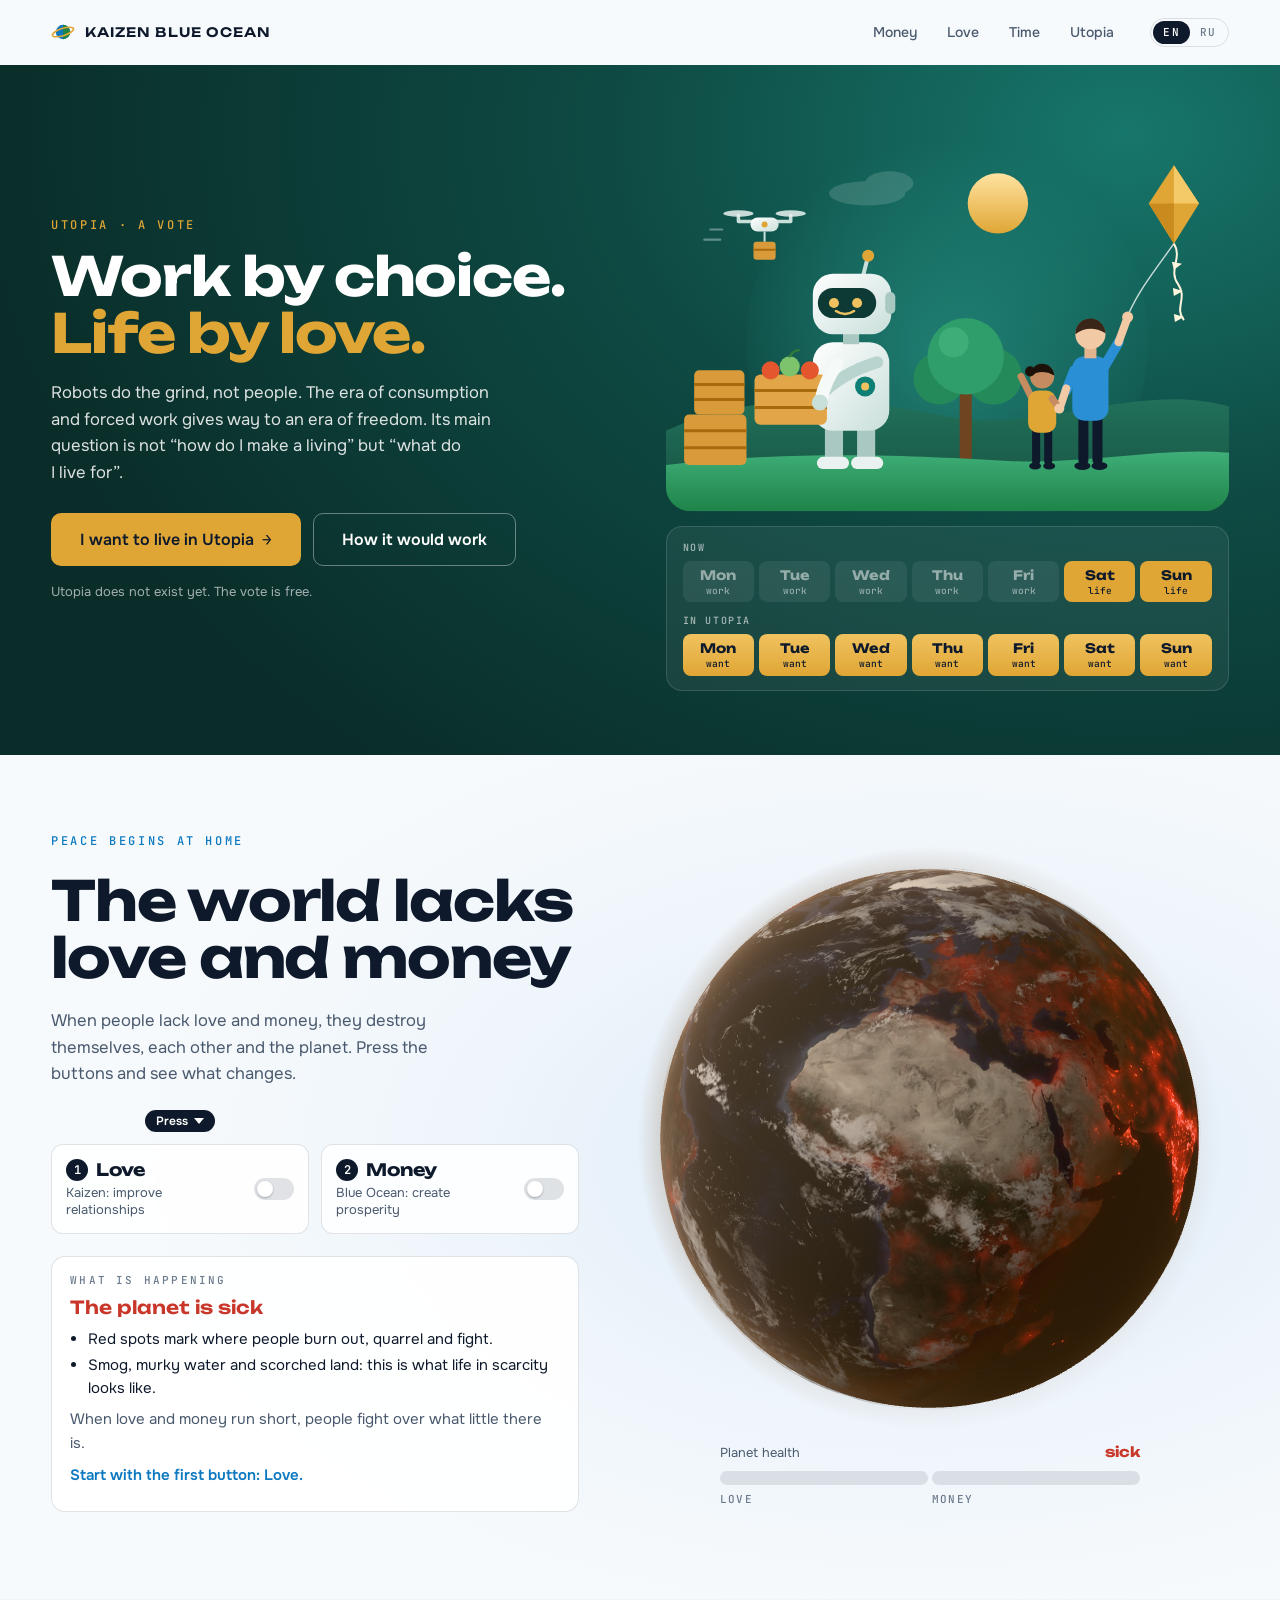
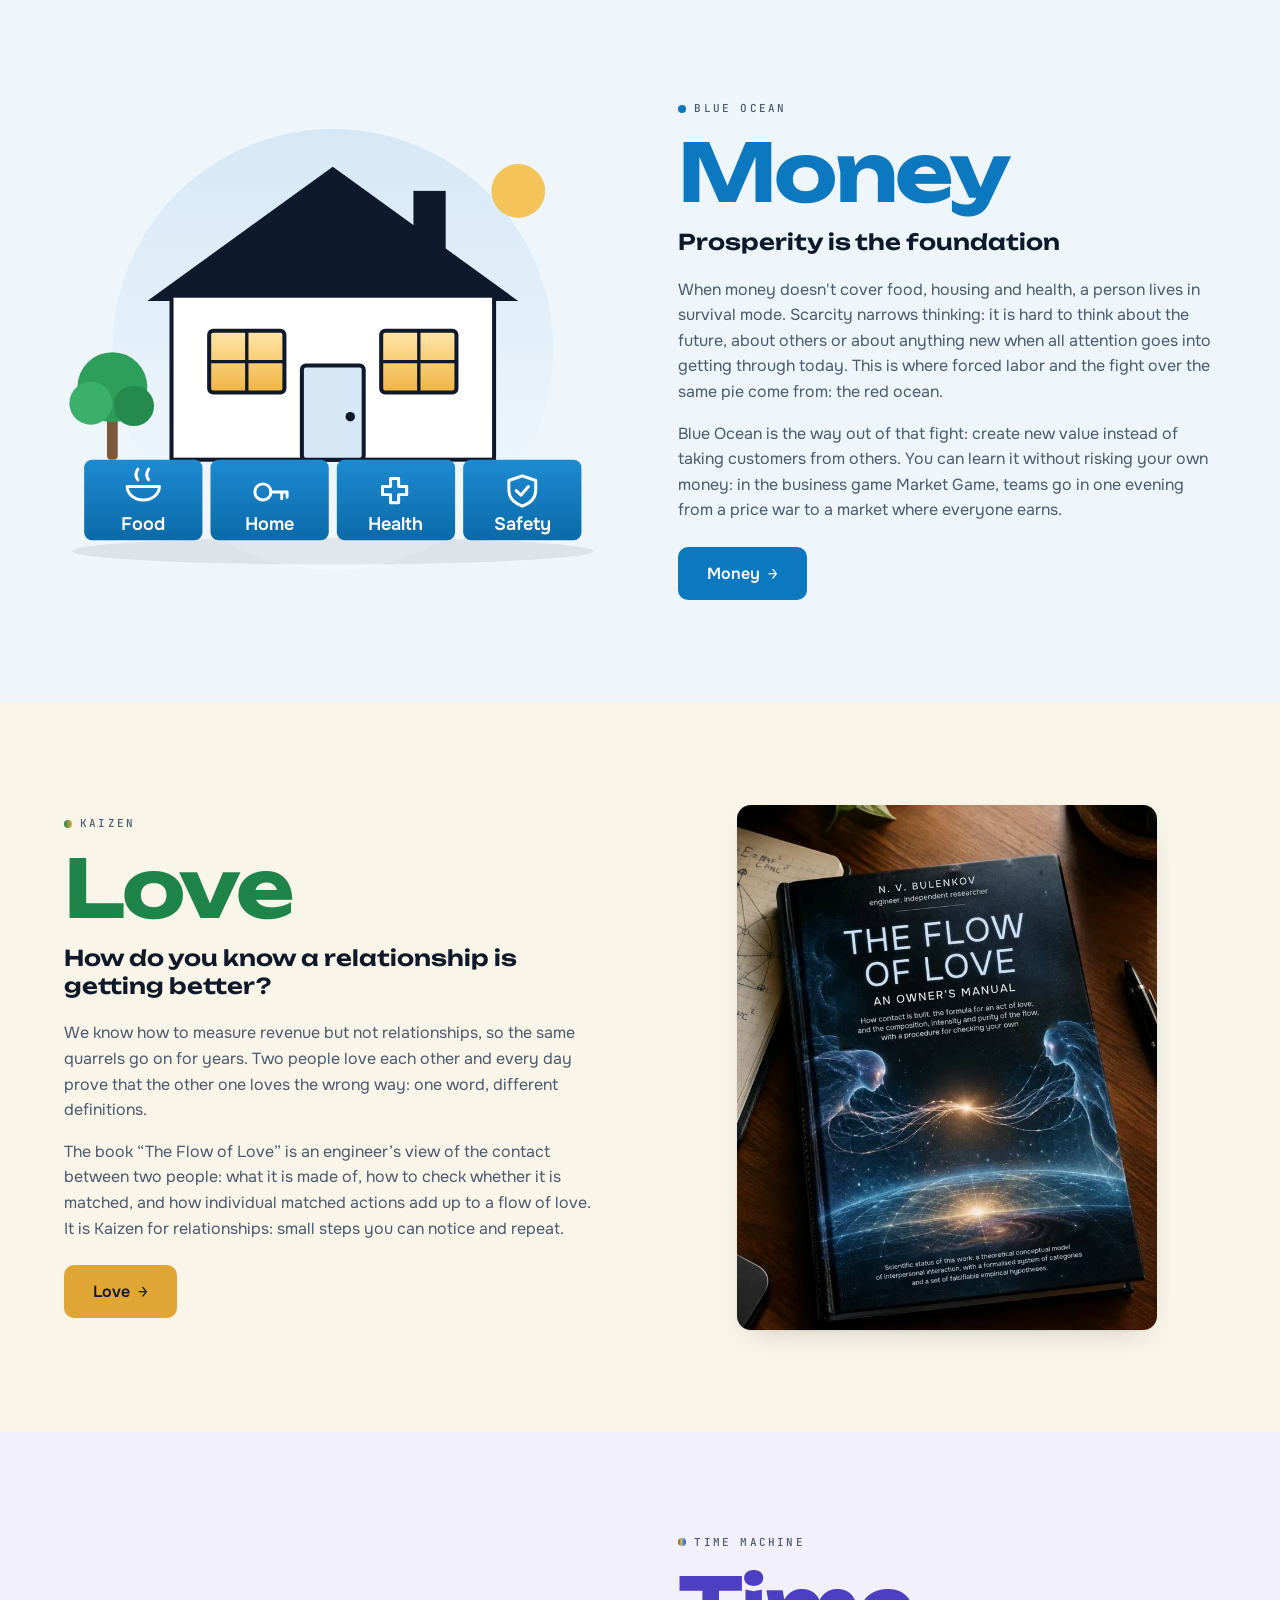
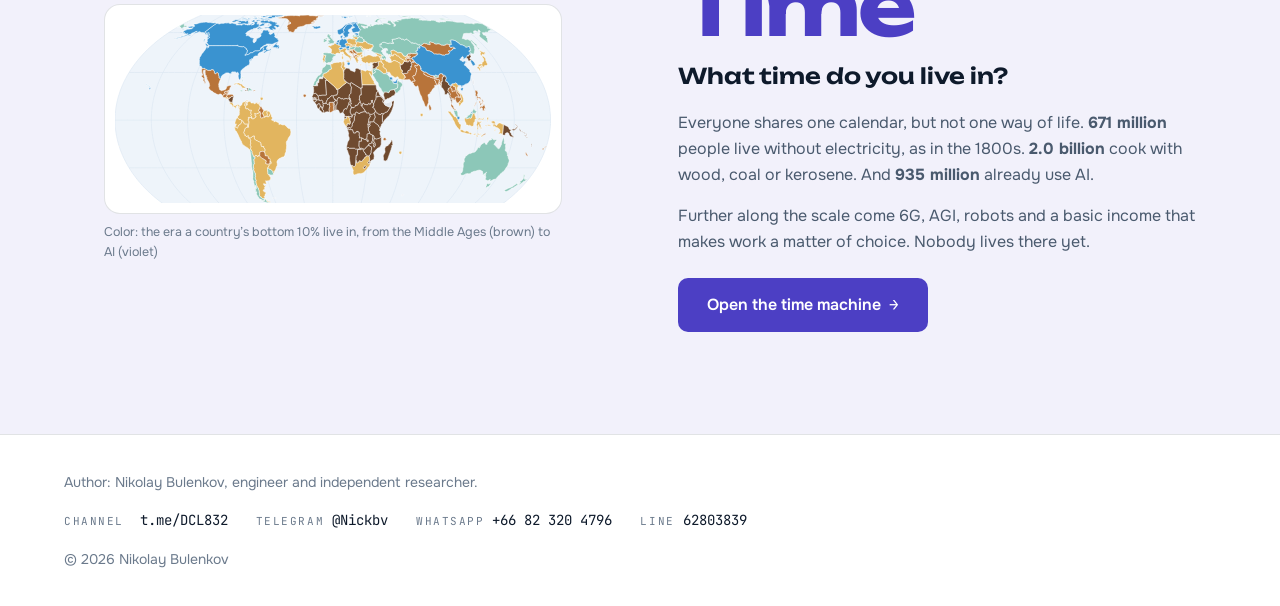
==== commit ba9f99b4: "Home: Utopia banner as the first block, live vote counter - First block of the home page: "Work by c" ====
--- a/src/index.html
+++ b/src/index.html
@@ -31,6 +31,105 @@
 <main>
 <!-- ═══════════════════ ГЛАВНАЯ ═══════════════════ -->
 <div class="view" data-view="home">
+  <!-- Утопия: рекламный блок первым экраном. Счётчик вписывает utopia.js. -->
+  <section class="ad" aria-labelledby="ad-title">
+    <div class="ad__copy">
+      <p class="ad__kicker"><span data-l="ru">Утопия · голосование</span><span data-l="en">Utopia · a vote</span></p>
+      <h2 class="ad__title" id="ad-title"><span data-l="ru">Работа&nbsp;— по&nbsp;желанию. <em>Жизнь&nbsp;— по&nbsp;любви.</em></span><span data-l="en">Work by choice. <em>Life by love.</em></span></h2>
+      <p class="ad__lead"><span data-l="ru">Вкалывают роботы, а не человек. На смену эре потребления и принуждения к работе приходит эра свободы. Главный вопрос в&nbsp;ней&nbsp;— не&nbsp;«на что жить», а&nbsp;«зачем».</span><span data-l="en">Robots do the grind, not people. The era of consumption and forced work gives way to an era of freedom. Its main question is not “how do I make a living” but “what do I&nbsp;live&nbsp;for”.</span></p>
+      <div class="ad__actions">
+        <a class="btn btn--gold btn--lg" href="#vote"><span data-l="ru">Хочу в Утопию</span><span data-l="en">I want to live in Utopia</span> <span class="arr">→</span></a>
+        <a class="btn btn--line btn--lg" href="#utopia"><span data-l="ru">Как это будет</span><span data-l="en">How it would work</span></a>
+      </div>
+      <p class="ad__fine"><span data-l="ru">Утопии пока нет. Голос бесплатный.</span><span data-l="en">Utopia does not exist yet. The vote is free.</span> <span class="ad__count" data-utopia-teaser></span></p>
+    </div>
+    <div class="ad__art">
+      <svg class="ad__illo" viewBox="0 0 560 380" role="img" aria-label="A robot carries the harvest while a parent and child fly a kite" data-label-ru="Робот несёт урожай, а взрослый с ребёнком запускают воздушного змея" data-label-en="A robot carries the harvest while a parent and child fly a kite">
+        <defs>
+          <radialGradient id="ad-glow" cx="50%" cy="55%" r="55%"><stop offset="0" stop-color="#2fa595" stop-opacity=".5"/><stop offset="1" stop-color="#2fa595" stop-opacity="0"/></radialGradient>
+          <linearGradient id="ad-sun" x1="0" y1="0" x2="0" y2="1"><stop offset="0" stop-color="#ffe3a0"/><stop offset="1" stop-color="#e0a635"/></linearGradient>
+          <linearGradient id="ad-far" x1="0" y1="0" x2="0" y2="1"><stop offset="0" stop-color="#21705a"/><stop offset="1" stop-color="#16503f"/></linearGradient>
+          <linearGradient id="ad-near" x1="0" y1="0" x2="0" y2="1"><stop offset="0" stop-color="#3fae78"/><stop offset="1" stop-color="#1e8449"/></linearGradient>
+          <linearGradient id="ad-metal" x1="0" y1="0" x2="1" y2="1"><stop offset="0" stop-color="#ffffff"/><stop offset="1" stop-color="#c9dfda"/></linearGradient>
+          <clipPath id="ad-clip"><rect width="560" height="380" rx="24"/></clipPath>
+        </defs>
+        <g clip-path="url(#ad-clip)">
+        <circle cx="280" cy="210" r="200" fill="url(#ad-glow)"/>
+        <circle cx="330" cy="74" r="30" fill="url(#ad-sun)"/>
+        <g fill="#ffffff" opacity=".14"><ellipse cx="200" cy="64" rx="38" ry="12"/><ellipse cx="222" cy="54" rx="24" ry="12"/></g>
+        <path d="M0 300 C 90 258 190 268 280 286 S 470 250 560 276 V380 H0Z" fill="url(#ad-far)"/>
+        <!-- дерево -->
+        <rect x="292" y="250" width="12" height="80" rx="4" fill="#6e4520"/>
+        <circle cx="272" cy="248" r="26" fill="#258a5a"/><circle cx="326" cy="246" r="28" fill="#258a5a"/><circle cx="298" cy="226" r="38" fill="#2f9e6a"/><circle cx="286" cy="212" r="15" fill="#4dba82" opacity=".55"/>
+        <path d="M0 334 C 140 318 260 326 340 330 S 490 316 560 322 V380 H0Z" fill="url(#ad-near)"/>
+        <!-- дрон с посылкой -->
+        <g>
+          <path d="M44 100h12M38 110h16" stroke="#ffffff" stroke-opacity=".35" stroke-width="2" stroke-linecap="round"/>
+          <path d="M72 92h52M72 92v-6M124 92v-6" stroke="#c9dfda" stroke-width="3.5" stroke-linecap="round"/>
+          <ellipse cx="72" cy="84" rx="15" ry="3.2" fill="#e9f2f0" opacity=".85"/><ellipse cx="124" cy="84" rx="15" ry="3.2" fill="#e9f2f0" opacity=".85"/>
+          <rect x="84" y="88" width="28" height="14" rx="7" fill="url(#ad-metal)"/><circle cx="98" cy="95" r="3" fill="#e0a635"/>
+          <path d="M98 102v10" stroke="#c9dfda" stroke-width="2"/>
+          <rect x="87" y="112" width="22" height="18" rx="3" fill="#d99a3a"/><path d="M87 120h22" stroke="#a86a0c" stroke-width="2"/>
+        </g>
+        <!-- сделанная работа: ящики -->
+        <g fill="#d99a3a"><rect x="18" y="284" width="62" height="50" rx="5"/><rect x="28" y="240" width="50" height="44" rx="5"/></g>
+        <path d="M18 300h62M18 317h62M28 254h50M28 269h50" stroke="#a86a0c" stroke-width="3"/>
+        <!-- робот несёт ящик с урожаем -->
+        <g>
+          <rect x="158" y="292" width="18" height="40" rx="7" fill="#a9c8c2"/><rect x="190" y="292" width="18" height="40" rx="7" fill="#a9c8c2"/>
+          <rect x="150" y="326" width="32" height="12" rx="6" fill="#e9f2f0"/><rect x="184" y="326" width="32" height="12" rx="6" fill="#e9f2f0"/>
+          <rect x="146" y="212" width="76" height="88" rx="20" fill="url(#ad-metal)"/>
+          <circle cx="198" cy="256" r="10" fill="#0e7f74"/><circle cx="198" cy="256" r="4" fill="#f0c25f"/>
+          <rect x="176" y="200" width="16" height="14" fill="#a9c8c2"/>
+          <path d="M196 146l4-16" stroke="#c9dfda" stroke-width="4" stroke-linecap="round"/><circle cx="201" cy="126" r="6" fill="#e0a635"/>
+          <rect x="146" y="144" width="78" height="60" rx="20" fill="url(#ad-metal)"/>
+          <rect x="218" y="162" width="10" height="22" rx="5" fill="#a9c8c2"/>
+          <rect x="151" y="158" width="58" height="30" rx="15" fill="#0d3a35"/>
+          <circle cx="167" cy="173" r="5" fill="#f0c25f"/><circle cx="190" cy="173" r="5" fill="#f0c25f"/>
+          <path d="M169 181q9 6 18 0" fill="none" stroke="#f0c25f" stroke-width="2.5" stroke-linecap="round"/>
+          <path d="M210 232q-34 10-58 34" fill="none" stroke="#b9d3ce" stroke-width="12" stroke-linecap="round"/>
+          <rect x="88" y="244" width="72" height="50" rx="6" fill="#e2a547"/>
+          <path d="M88 260h72M88 277h72" stroke="#a86a0c" stroke-width="3"/>
+          <circle cx="104" cy="240" r="9" fill="#e4572e"/><circle cx="123" cy="236" r="10" fill="#7cc36b"/><circle cx="143" cy="240" r="9" fill="#e4572e"/>
+          <path d="M123 226q4-6 9-6" fill="none" stroke="#2f7a3a" stroke-width="2.5" stroke-linecap="round"/>
+          <path d="M170 234q-12 16-16 36" fill="none" stroke="#f5faf9" stroke-width="13" stroke-linecap="round"/>
+          <circle cx="153" cy="272" r="8" fill="#c9dfda"/>
+        </g>
+        <!-- взрослый и ребёнок запускают змея -->
+        <path d="M459 186C470 160 488 138 505 114" fill="none" stroke="#ffffff" stroke-opacity=".75" stroke-width="1.5"/>
+        <g>
+          <path d="M505 36L530 74L505 114L480 74Z" fill="#e0a635"/><path d="M505 36L530 74H505Z" fill="#f4c968"/><path d="M480 74L505 114V74Z" fill="#c98a1e"/>
+          <path d="M505 114c9 14-6 26 4 40s-4 24 6 36" fill="none" stroke="#fff5dc" stroke-width="2"/>
+          <path d="M503 132l10 2-8 6zM504 158l10 3-9 5zM505 184l10 3-9 5z" fill="#fff5dc"/>
+        </g>
+        <g>
+          <rect x="410" y="284" width="10" height="50" rx="5" fill="#0e1a2b"/><rect x="424" y="284" width="10" height="50" rx="5" fill="#0e1a2b"/>
+          <ellipse cx="414" cy="335" rx="8" ry="4" fill="#0e1a2b"/><ellipse cx="431" cy="335" rx="8" ry="4" fill="#0e1a2b"/>
+          <path d="M406 240l-8 20" stroke="#2b8fd6" stroke-width="10" stroke-linecap="round"/><path d="M398 258l-6 18" stroke="#f1c9a5" stroke-width="8" stroke-linecap="round"/>
+          <rect x="404" y="226" width="36" height="64" rx="12" fill="#2b8fd6"/>
+          <path d="M436 236l14-24" stroke="#2b8fd6" stroke-width="10" stroke-linecap="round"/><path d="M450 212l8-22" stroke="#f1c9a5" stroke-width="8" stroke-linecap="round"/><circle cx="459" cy="187" r="5.5" fill="#f1c9a5"/>
+          <rect x="416" y="214" width="12" height="14" fill="#e3b48e"/>
+          <circle cx="422" cy="204" r="15" fill="#f1c9a5"/><path d="M407 204a15 15 0 0 1 30-1q-16-9-30 1z" fill="#3a2618"/>
+        </g>
+        <g>
+          <rect x="364" y="298" width="8" height="36" rx="4" fill="#0e1a2b"/><rect x="376" y="298" width="8" height="36" rx="4" fill="#0e1a2b"/>
+          <ellipse cx="367" cy="335" rx="6" ry="3.5" fill="#0e1a2b"/><ellipse cx="381" cy="335" rx="6" ry="3.5" fill="#0e1a2b"/>
+          <path d="M363 266l-10-20" stroke="#c68b5e" stroke-width="7" stroke-linecap="round"/>
+          <rect x="360" y="260" width="28" height="42" rx="10" fill="#e0a635"/>
+          <path d="M384 268l7 10" stroke="#c68b5e" stroke-width="7" stroke-linecap="round"/><circle cx="391" cy="278" r="5" fill="#f1c9a5"/>
+          <circle cx="374" cy="246" r="12" fill="#c68b5e"/><path d="M362 246a12 12 0 0 1 24-1q-13-7-24 1z" fill="#1d120a"/><circle cx="362" cy="241" r="5" fill="#1d120a"/>
+        </g>
+        </g>
+      </svg>
+      <div class="week" aria-hidden="true">
+        <p class="week__label"><span data-l="ru">Сейчас</span><span data-l="en">Now</span></p>
+        <ol class="week__row"><li><span data-l="ru">Пн</span><span data-l="en">Mon</span><small><span data-l="ru">работа</span><span data-l="en">work</span></small></li><li><span data-l="ru">Вт</span><span data-l="en">Tue</span><small><span data-l="ru">работа</span><span data-l="en">work</span></small></li><li><span data-l="ru">Ср</span><span data-l="en">Wed</span><small><span data-l="ru">работа</span><span data-l="en">work</span></small></li><li><span data-l="ru">Чт</span><span data-l="en">Thu</span><small><span data-l="ru">работа</span><span data-l="en">work</span></small></li><li><span data-l="ru">Пт</span><span data-l="en">Fri</span><small><span data-l="ru">работа</span><span data-l="en">work</span></small></li><li class="is-life"><span data-l="ru">Сб</span><span data-l="en">Sat</span><small><span data-l="ru">жизнь</span><span data-l="en">life</span></small></li><li class="is-life"><span data-l="ru">Вс</span><span data-l="en">Sun</span><small><span data-l="ru">жизнь</span><span data-l="en">life</span></small></li></ol>
+        <p class="week__label"><span data-l="ru">В Утопии</span><span data-l="en">In Utopia</span></p>
+        <ol class="week__row week__row--u"><li><span data-l="ru">Пн</span><span data-l="en">Mon</span><small><span data-l="ru">хочу</span><span data-l="en">want</span></small></li><li><span data-l="ru">Вт</span><span data-l="en">Tue</span><small><span data-l="ru">хочу</span><span data-l="en">want</span></small></li><li><span data-l="ru">Ср</span><span data-l="en">Wed</span><small><span data-l="ru">хочу</span><span data-l="en">want</span></small></li><li><span data-l="ru">Чт</span><span data-l="en">Thu</span><small><span data-l="ru">хочу</span><span data-l="en">want</span></small></li><li><span data-l="ru">Пт</span><span data-l="en">Fri</span><small><span data-l="ru">хочу</span><span data-l="en">want</span></small></li><li><span data-l="ru">Сб</span><span data-l="en">Sat</span><small><span data-l="ru">хочу</span><span data-l="en">want</span></small></li><li><span data-l="ru">Вс</span><span data-l="en">Sun</span><small><span data-l="ru">хочу</span><span data-l="en">want</span></small></li></ol>
+      </div>
+    </div>
+  </section>
+
   <section class="hero" id="top">
     <canvas class="hero__canvas" id="planet" aria-hidden="true"></canvas>
     <div class="hero__art">
--- a/src/styles.css
+++ b/src/styles.css
@@ -633,3 +633,40 @@
 
 .sources-list { margin: 0; padding-left: 20px; display: grid; gap: 8px; color: var(--slate); max-width: 62rem; }
 .sources-list a { color: var(--ink); }
+
+/* ── главная: рекламный блок «Утопия» первым экраном ── */
+.btn--gold { background: var(--gold); color: var(--ink); }
+.btn--line { background: transparent; color: var(--white); border-color: rgba(255, 255, 255, 0.38); }
+.btn--line:hover { background: rgba(255, 255, 255, 0.08); }
+.ad {
+  position: relative; overflow: hidden;
+  display: grid; grid-template-columns: minmax(0, 1fr) minmax(0, 1fr); align-items: center;
+  gap: clamp(24px, 4vw, 64px);
+  padding: clamp(36px, 5vw, 64px) var(--gutter);
+  color: var(--white);
+  background: radial-gradient(90% 120% at 88% 10%, #17766b 0%, #0e4a43 45%, #0a2d29 100%);
+}
+.ad__kicker { margin: 0; font: 500 12px/1.4 var(--mono); letter-spacing: 0.22em; text-transform: uppercase; color: var(--gold); }
+.ad__title { margin: 14px 0 0; font: 700 clamp(2rem, 4.2vw, 3.6rem)/1.06 var(--display); letter-spacing: -0.02em; }
+.ad__title em { font-style: normal; color: var(--gold); }
+.ad__lead { margin: 18px 0 0; max-width: 42ch; font-size: clamp(1rem, 1.3vw, 1.15rem); color: rgba(255, 255, 255, 0.86); }
+.ad__actions { display: flex; flex-wrap: wrap; gap: 12px; margin-top: 26px; }
+.ad__fine { margin: 16px 0 0; font-size: 13px; color: rgba(255, 255, 255, 0.62); }
+.ad__count { color: var(--white); font-weight: 600; }
+.ad__art { display: grid; gap: 14px; }
+.ad__illo { display: block; width: 100%; height: auto; }
+.week { display: grid; gap: 6px; padding: 14px 16px; border-radius: 16px; background: rgba(255, 255, 255, 0.06); border: 1px solid rgba(255, 255, 255, 0.13); }
+.week__label { margin: 0; font: 500 10px/1.4 var(--mono); letter-spacing: 0.16em; text-transform: uppercase; color: rgba(255, 255, 255, 0.62); }
+.week__row { list-style: none; margin: 0 0 6px; padding: 0; display: grid; grid-template-columns: repeat(7, minmax(0, 1fr)); gap: 5px; }
+.week__row:last-child { margin-bottom: 0; }
+.week__row li {
+  display: grid; gap: 4px; justify-items: center; padding: 8px 2px 7px; border-radius: 8px;
+  background: rgba(255, 255, 255, 0.07); color: rgba(255, 255, 255, 0.5); font: 700 13px/1 var(--display);
+}
+.week__row small { font: 500 9.5px/1 var(--mono); }
+.week__row li.is-life { background: var(--gold); color: var(--ink); }
+.week__row--u li { background: linear-gradient(180deg, #f0c25f, var(--gold)); color: var(--ink); }
+@media (max-width: 820px) {
+  .ad { grid-template-columns: 1fr; padding-top: 28px; padding-bottom: 32px; gap: 20px; }
+  .ad__actions .btn { flex: 1 1 auto; }
+}
